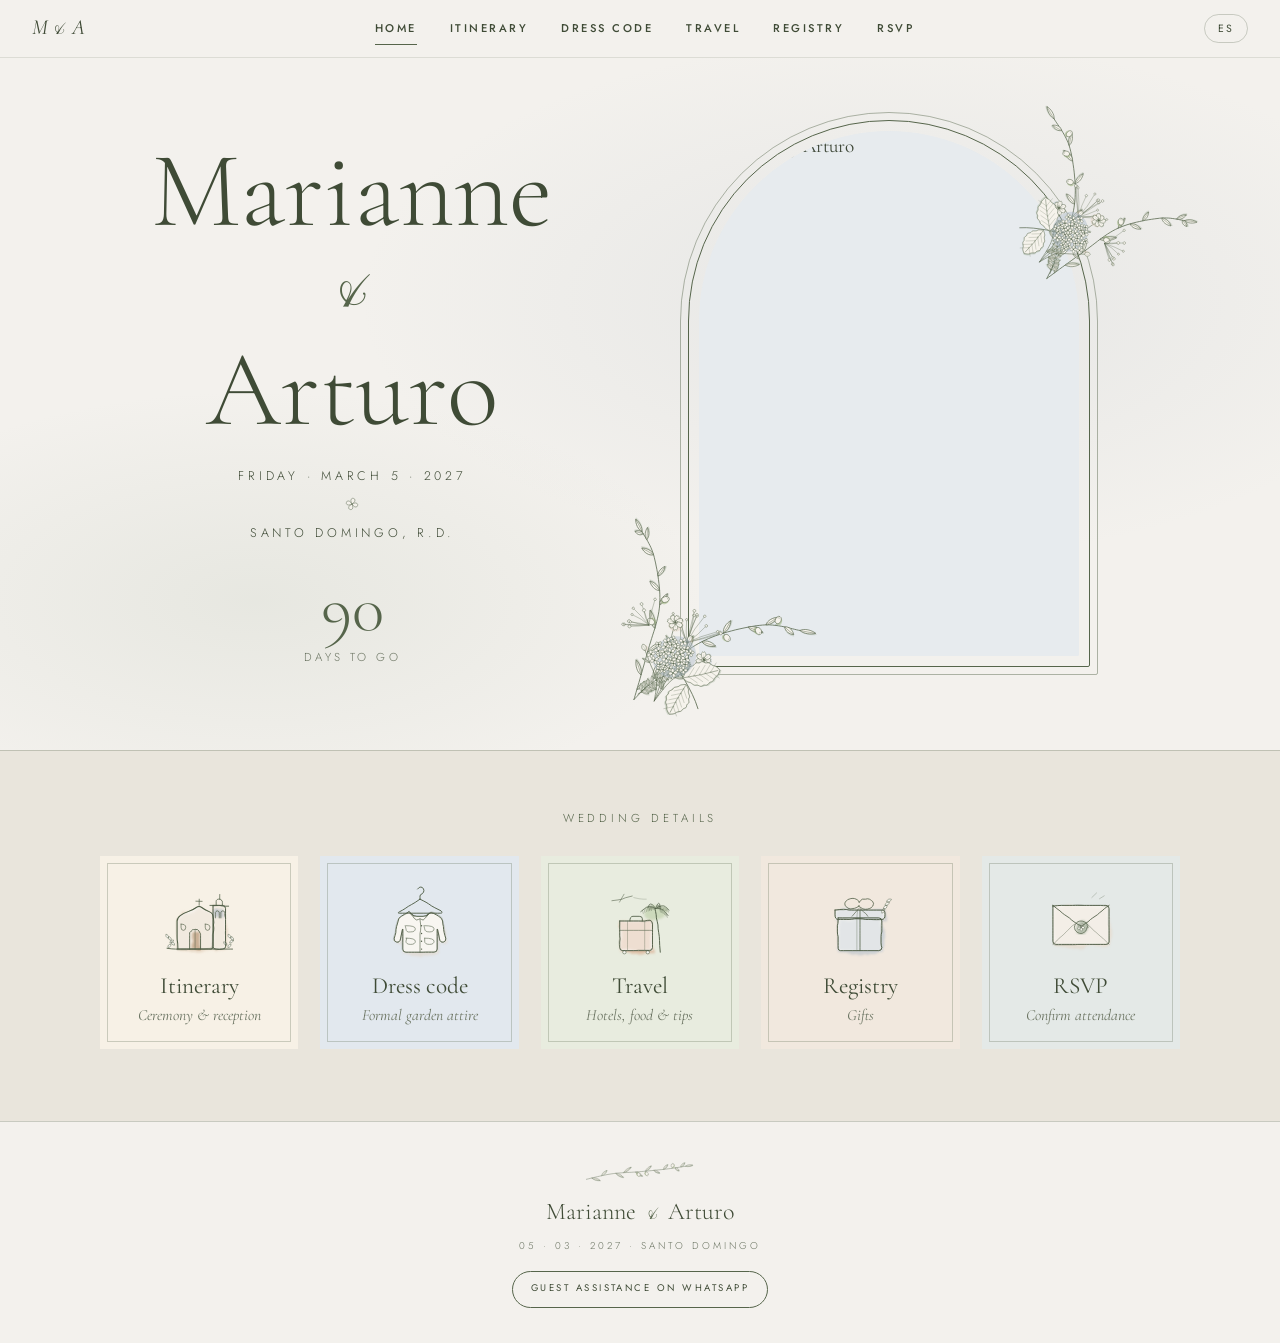
==== public/index.html @ 47810f83 "Sitio de la boda con RSVP, panel privado y correos Co-Authored-By: Claude Opus 5.5 <noreply@anthropi" ====
<!doctype html>
<html lang="es">
<head>
<meta charset="utf-8">
<base href="/">
<meta name="viewport" content="width=device-width, initial-scale=1">
<title>Marianne y Arturo · 5 de marzo, 2027</title>
<meta name="description" content="Marianne y Arturo se casan el 5 de marzo de 2027 en Santo Domingo. Itinerario, vestimenta, guía para viajeros, lista de boda y RSVP.">
<meta property="og:title" content="Marianne y Arturo · 5 de marzo, 2027">
<meta property="og:description" content="Nos casamos en Santo Domingo. Itinerario, vestimenta, viaje y RSVP.">
<meta property="og:type" content="website">
<meta property="og:url" content="https://marianneyarturo.com/">
<meta property="og:site_name" content="Marianne y Arturo">
<meta property="og:image" content="https://marianneyarturo.com/assets/og.jpg?v=1de53d7a">
<meta property="og:image:secure_url" content="https://marianneyarturo.com/assets/og.jpg?v=1de53d7a">
<meta property="og:image:type" content="image/jpeg">
<meta property="og:image:alt" content="Marianne y Arturo · 5 de marzo, 2027 · Santo Domingo">
<meta name="twitter:image" content="https://marianneyarturo.com/assets/og.jpg?v=1de53d7a">
<meta property="og:image:width" content="1200">
<meta property="og:image:height" content="630">
<meta property="og:locale" content="es_DO">
<meta name="twitter:card" content="summary_large_image">
<link rel="canonical" href="https://marianneyarturo.com/">
<meta name="theme-color" content="#f3f1ed">
<meta name="robots" content="noindex, nofollow">
<link rel="icon" href="favicon.svg" type="image/svg+xml">
<link rel="preload" as="image" href="/assets/hero.webp?v=93b24162" type="image/webp">
<link rel="preconnect" href="https://fonts.googleapis.com">
<link rel="preconnect" href="https://fonts.gstatic.com" crossorigin>
<link href="https://fonts.googleapis.com/css2?family=Cormorant+Garamond:ital,wght@0,300;0,400;0,500;1,300;1,400&family=Jost:wght@300;400;500&family=Pinyon+Script&display=swap" rel="stylesheet">
<style>
/* v7 · Paleta Hydrangea Garden · ilustración a línea fina tipo grabado */
:root{
  --ivory:#f3f1ed; --paper:#f8f6f1; --stone:#e3d2c2; --stone-pale:#efe7de;
  --hydr:#aab6c2; --hydr-pale:#e7ebee; --sage:#a8b5a1; --sage-pale:#e8ebe3; --matcha:#8fae6a;
  --olive:#56654b; --olive-deep:#3f4b36; --ink:#3d4636; --muted:#6c7563;
  --line:rgba(86,101,75,.28);
  --serif:'Cormorant Garamond',Georgia,serif;
  --sans:'Jost','Helvetica Neue',Arial,sans-serif;
  --script:'Pinyon Script','Snell Roundhand',cursive;
  --nav-h:58px;
}
*{box-sizing:border-box;margin:0;padding:0}
html{scroll-behavior:smooth;scroll-padding-top:var(--nav-h)}
body{font-family:var(--serif);font-size:1.2rem;line-height:1.65;color:var(--ink);background:var(--ivory);-webkit-font-smoothing:antialiased;overflow-x:hidden}
a{color:inherit}
img,svg{display:block}
:focus-visible{outline:1.5px solid var(--olive);outline-offset:3px}
.wrap{width:min(1140px,100% - 2.5rem);margin:0 auto}
.kick{font-family:var(--sans);font-weight:300;font-size:.72rem;letter-spacing:.34em;text-transform:uppercase;color:var(--olive)}
h2,h3,h4{font-weight:400;color:var(--olive-deep);line-height:1.15}
.sec{position:relative;padding:clamp(4.5rem,10vw,7.5rem) 0;overflow:hidden}
.head{text-align:center;max-width:40rem;margin:0 auto clamp(2.6rem,6vw,4rem)}
.head h2{font-size:clamp(2.5rem,6vw,3.8rem);font-weight:300;margin:.5rem 0 .2rem}
.head h2 em{font-style:italic}
.head .div{width:200px;height:auto;margin:.3rem auto .9rem}
.head p{color:var(--muted)}
.amp{font-family:var(--script);font-weight:400;color:var(--olive);font-size:.9em;padding:0 .08em}

/* botones y enlaces */
.btn{display:inline-flex;align-items:center;gap:.6em;font-family:var(--sans);font-weight:400;font-size:.7rem;letter-spacing:.26em;text-transform:uppercase;text-decoration:none;color:var(--olive-deep);border:1px solid var(--olive);border-radius:999px;padding:.85rem 1.5rem;background:transparent;cursor:pointer;transition:background .25s,color .25s}
.btn:hover{background:var(--olive);color:var(--ivory)}
.btn.solid{background:var(--olive);color:var(--ivory)}
.btn.solid:hover{background:var(--olive-deep)}
.lnk{font-family:var(--sans);font-size:.7rem;letter-spacing:.24em;text-transform:uppercase;text-decoration:none;color:var(--olive-deep);border-bottom:1px solid var(--line);padding-bottom:.25rem;transition:border-color .2s;cursor:pointer}
.lnk:hover{border-color:var(--olive)}
.lnk::after{content:" →"}
.soon{opacity:.5;pointer-events:none;cursor:default}
.soon::after{content:" · pronto"}
html[lang=en] .soon::after{content:" · soon"}
.lnk.soon::after{content:" · pronto"}
html[lang=en] .lnk.soon::after{content:" · soon"}

/* navegación */
nav.top{position:fixed;top:0;left:0;right:0;z-index:50;height:var(--nav-h);display:flex;align-items:center;gap:1rem;padding:0 clamp(1rem,3vw,2rem);background:rgba(243,241,237,.88);backdrop-filter:blur(10px);-webkit-backdrop-filter:blur(10px);border-bottom:1px solid rgba(86,101,75,.14)}
.mono{font-family:var(--serif);font-style:italic;font-size:1.35rem;text-decoration:none;color:var(--olive-deep);white-space:nowrap}
.mono span{font-family:var(--script);font-style:normal;font-size:1.1em;padding:0 .1em}
#menu{flex:1;display:flex;justify-content:center;gap:clamp(1rem,2.6vw,2.4rem);list-style:none;overflow-x:auto;scrollbar-width:none}
#menu::-webkit-scrollbar{display:none}
#menu a{display:block;font-family:var(--sans);font-weight:500;font-size:.7rem;letter-spacing:.22em;text-transform:uppercase;text-decoration:none;color:var(--olive-deep);padding:.4rem 0;border-bottom:1px solid transparent;white-space:nowrap;transition:color .2s,border-color .2s}
#menu a:hover{color:var(--olive-deep)}
#menu a.active{color:var(--olive-deep);border-color:var(--olive)}
.lang{font-family:var(--sans);font-size:.66rem;letter-spacing:.2em;color:var(--olive-deep);background:none;border:1px solid var(--line);border-radius:999px;padding:.4rem .8rem;cursor:pointer}
@media(max-width:760px){
  nav.top{gap:.6rem}
  #menu{justify-content:flex-start;gap:1.2rem;mask-image:linear-gradient(90deg,transparent,#000 6%,#000 90%,transparent)}
}

/* ============ INICIO ============ */
.hero{position:relative;min-height:auto;display:grid;align-items:center;padding:calc(var(--nav-h) + 1.2rem) 0 2.5rem;min-height:calc(100svh - 150px);background:radial-gradient(60% 50% at 70% 40%,rgba(170,182,194,.18),transparent 70%),radial-gradient(50% 40% at 20% 80%,rgba(168,181,161,.16),transparent 70%),var(--ivory);overflow:hidden}
.hero-grid{display:grid;grid-template-columns:1.05fr .95fr;align-items:center;gap:clamp(2rem,5vw,5rem)}
.hero-text{text-align:center;position:relative;z-index:2}
.names{font-weight:300;font-size:clamp(3.4rem,8.4vw,6.8rem);line-height:.98;color:var(--olive-deep);margin:1.2rem 0 1.4rem}
.names .amp{display:block;font-size:.62em;line-height:1.2;margin:.1em 0}
.date{font-family:var(--sans);font-weight:300;font-size:.78rem;letter-spacing:.3em;text-transform:uppercase;color:var(--olive-deep);display:flex;flex-direction:column;align-items:center;gap:.7rem}
.date svg{width:14px;height:14px;opacity:.8}
.arch-wrap{position:relative;justify-self:center;width:min(380px,74vw)}
.arch{position:relative;aspect-ratio:3/4.15;border-radius:999px 999px 6px 6px;overflow:hidden;background:var(--hydr-pale)}
.arch .pic{position:absolute;inset:0;width:100%;height:100%;object-fit:cover;object-position:center 30%}
.arch-wrap::before,.arch-wrap::after{content:"";position:absolute;pointer-events:none;border:1px solid var(--olive);border-radius:999px 999px 10px 10px}
.arch-wrap::before{inset:-11px}
.arch-wrap::after{inset:-19px;opacity:.45}
.arch-wrap .spray{position:absolute;pointer-events:none;z-index:2}
.arch-wrap .spray.l{width:54%;left:-22%;bottom:-14%}
.arch-wrap .spray.r{width:48%;right:-26%;top:-8%;transform:scale(-1,1) rotate(-70deg)}
@media(min-width:861px) and (max-width:1180px){.arch-wrap .spray.l{width:40%;left:-8%;bottom:-20%}}
/* pétalos */
.petal{position:absolute;top:-30px;pointer-events:none;z-index:1;animation:fall linear infinite}
.petal i{display:block;width:var(--s);height:calc(var(--s)*.72);background:var(--c);border-radius:80% 10% 80% 10%;box-shadow:inset 0 0 0 .6px rgba(86,101,75,.28);opacity:.85;animation:sway ease-in-out infinite alternate}
@keyframes fall{to{transform:translate3d(var(--dx),calc(100svh + 60px),0)}}
@keyframes sway{from{transform:rotate(-30deg) translateX(-10px) rotateY(0)}to{transform:rotate(50deg) translateX(12px) rotateY(160deg)}}
@media(max-width:860px){
  .hero-grid{grid-template-columns:1fr;gap:3.2rem}
  .hero-art{order:-1}
  .hero{padding:calc(var(--nav-h) + 3rem) 0 4rem;min-height:auto}
  .arch-wrap{width:min(300px,68vw)}
}

/* ============ ITINERARIO ============ */
.s-itin{background:var(--paper)}
.stop h3{font-size:clamp(1.7rem,3vw,2.2rem);margin:.6rem 0 .1rem}
.stop .where{font-style:italic;color:var(--muted);margin-bottom:.7rem}
.stop .time{font-size:clamp(2.6rem,5vw,3.4rem);font-weight:300;color:var(--olive);line-height:1.1;margin-bottom:.6rem}
.stop .time small{font-size:.42em;letter-spacing:.12em;margin-left:.15em}
.stop p{max-width:24rem;color:var(--muted)}

/* itinerario en zigzag: iglesia | datos, camino, datos | carpa */
.itin{display:grid;grid-template-columns:1fr 1fr;column-gap:clamp(2rem,5vw,4.5rem);align-items:center;max-width:1120px;margin:0 auto}
.itin .scene-wrap{margin:0}
.itin .scene-wrap img,.walkway img{width:100%;height:auto;display:block}
.fig-a{grid-column:1;grid-row:1}
.stop-a{grid-column:2;grid-row:1;text-align:left}
.walkway{grid-column:1/-1;grid-row:2;margin:-1rem auto -.5rem;width:min(720px,100%)}
.stop-b{grid-column:1;grid-row:3;text-align:right}
.fig-b{grid-column:2;grid-row:3}
.itin .stop p{margin-left:0;margin-right:0}
.itin .stop p:not(.kick):not(.where){margin-bottom:1.3rem}
.itin .stop-b p{margin-left:auto}
@media(max-width:860px){
  .itin{grid-template-columns:1fr}
  .fig-a,.stop-a,.walkway,.stop-b,.fig-b{grid-column:1;grid-row:auto;text-align:center}
  .itin .stop p{margin-left:auto;margin-right:auto}
  .stop-a{margin-top:1.4rem}
  .walkway{margin:1.6rem auto;width:auto}
  .walkway img{display:none}
  .walkway::before{content:"";display:block;width:0;height:80px;margin:0 auto;border-left:1.5px dashed var(--olive);opacity:.6}
  .stop-b{order:5;margin-top:1.4rem}.fig-b{order:4}
}

/* ============ VESTIMENTA ============ */
.s-vest{background:var(--hydr-pale)}
.s-vest .corner{position:absolute;width:clamp(150px,22vw,280px);top:-20px;right:-30px;transform:scale(-1,1) rotate(80deg);opacity:.95;pointer-events:none}
.garments{display:grid;grid-template-columns:1fr 1fr;gap:clamp(2rem,6vw,6rem);max-width:900px;margin:0 auto}
.garment{text-align:center}
.garment svg{height:clamp(260px,32vw,360px);width:auto;margin:0 auto 1.4rem}
.garment h3{font-size:clamp(2rem,4vw,2.8rem);font-style:italic;font-weight:300;margin:.3rem 0 .6rem}
.garment p{max-width:22rem;margin:0 auto;color:var(--muted)}
.garment .lnk{display:inline-block;margin-top:1.2rem}
@media(max-width:640px){.garments{grid-template-columns:1fr;gap:3.5rem}.garment:first-child svg{height:auto;width:min(62vw,240px);aspect-ratio:184/236}}

/* banda horizontal (maquillaje / para llevar) */
.band{position:relative;padding:clamp(2.6rem,5vw,3.6rem) 0;border-top:1px solid var(--line);border-bottom:1px solid var(--line)}
.band-in{display:grid;grid-template-columns:minmax(180px,.8fr) 3fr;align-items:center;gap:clamp(1.5rem,4vw,3.5rem)}
.band-title h3{font-size:clamp(1.8rem,3.4vw,2.4rem);font-weight:300;font-style:italic;margin-top:.4rem}
.band-title p{color:var(--muted);font-size:1.05rem;margin-top:.4rem}
.strip{display:grid;grid-template-columns:repeat(3,minmax(0,1fr));list-style:none}
.strip>li{padding:.4rem clamp(1rem,2.4vw,2rem);border-left:1px solid var(--line);display:flex;flex-direction:column;gap:.3rem;align-items:flex-start}
.strip h4{font-size:1.4rem;line-height:1.2}
.strip .role{font-style:italic;color:var(--muted);font-size:1.05rem}
.strip .lnk{margin-top:.6rem;white-space:nowrap}
.s-beauty{background:var(--paper)}
.s-take{background:var(--stone-pale)}
.s-take .strip>li{flex-direction:column;align-items:center;text-align:center;gap:.7rem}
.s-take .ico{flex:none;width:auto;height:84px}
.s-take .ico svg{width:auto!important;height:84px!important}
.s-take .strip>li>div:last-child{min-width:0}
.s-take .ico svg{width:100%;height:100%}
.s-take .strip p{font-size:1.02rem;color:var(--muted);line-height:1.45}
@media(max-width:860px){
  .band-in{grid-template-columns:1fr}
  .band-title{text-align:center}
  .strip{display:flex;overflow-x:auto;scroll-snap-type:x mandatory;scrollbar-width:none;margin:0 -1.25rem;padding:0 1.25rem}
  .strip::-webkit-scrollbar{display:none}
  .strip>li{flex:0 0 78%;scroll-snap-align:start}
  .strip>li:first-child{border-left:0;padding-left:0}
}

/* ============ VIAJAR ============ */
.s-viajar{background:var(--ivory);padding-bottom:0}
.sub{text-align:center;font-size:clamp(2rem,4vw,2.7rem);font-weight:300;margin:clamp(4rem,8vw,6rem) 0 .4rem}
.head+.arrive{margin-top:0}
.sub+.subp{text-align:center;color:var(--muted);margin-bottom:2.4rem}
.arrive{max-width:640px;margin:0 auto;text-align:center}
.arrive h3{font-size:clamp(2rem,4vw,2.7rem);font-weight:300;margin:.5rem 0 .8rem}
.arrive p{color:var(--muted)}
.ticket{position:relative;background:var(--paper);padding:2rem 2.2rem 1.8rem;box-shadow:0 24px 40px -30px rgba(63,75,54,.6);border:1px solid rgba(86,101,75,.18);
  -webkit-mask:radial-gradient(circle 12px at 0 64%,transparent 98%,#000) left/51% 100% no-repeat,radial-gradient(circle 12px at 100% 64%,transparent 98%,#000) right/51% 100% no-repeat;
  mask:radial-gradient(circle 12px at 0 64%,transparent 98%,#000) left/51% 100% no-repeat,radial-gradient(circle 12px at 100% 64%,transparent 98%,#000) right/51% 100% no-repeat}
.ticket .row{display:flex;justify-content:space-between;align-items:baseline;gap:1rem}
.ticket .big{font-size:2.4rem;font-weight:300;color:var(--olive-deep);line-height:1.1;margin:.3rem 0}
.ticket .tk{font-family:var(--sans);font-weight:300;font-size:.7rem;letter-spacing:.24em;text-transform:uppercase;color:var(--muted)}
.ticket .tk b{font-weight:400;color:var(--olive-deep);font-size:1rem;letter-spacing:.14em}
.ticket hr{border:0;border-top:1px dashed var(--line);margin:1.2rem -2.2rem 1.2rem}
.ticket p{font-size:1.05rem;color:var(--muted);margin-bottom:1rem}
.hotels{display:grid;grid-template-columns:repeat(3,1fr);gap:clamp(1.4rem,3vw,2.6rem)}
.hotel{text-align:center}
.hotel .ph{position:relative;aspect-ratio:4/5;border-radius:999px 999px 4px 4px;overflow:hidden;background:var(--hydr-pale);margin-bottom:1.2rem}
.hotel:nth-child(2) .ph{background-color:var(--sage-pale)}
.hotel:nth-child(3) .ph{background-color:var(--stone-pale)}
.hotel .ph img{position:absolute;inset:0;width:100%;height:100%;object-fit:cover}
.hotel .ph::after{content:"";position:absolute;inset:8px;border:1px solid rgba(86,101,75,.3);border-radius:999px 999px 2px 2px}
.hotel h4{font-size:1.55rem}
.hotel .zone{font-style:italic;color:var(--muted);margin-bottom:.8rem}
.menu{position:relative;max-width:640px;margin:0 auto;background:var(--paper);padding:clamp(2rem,5vw,3rem) clamp(1.4rem,5vw,3.2rem);text-align:center}
.menu::before,.menu::after{content:"";position:absolute;pointer-events:none;border:1px solid var(--line)}
.menu::before{inset:10px}.menu::after{inset:15px}
.menu>*{position:relative}
.menu .olive{width:150px;margin:0 auto .6rem;height:auto}
.menu ul{list-style:none;text-align:left;margin-top:1.4rem}
.menu li{display:flex;align-items:baseline;gap:.6rem;padding:.75rem 0}
.menu li .nm{font-size:1.35rem;color:var(--olive-deep);white-space:nowrap}
.menu li .dots{flex:1;border-bottom:1px dotted rgba(86,101,75,.45);transform:translateY(-.3rem);min-width:1rem}
.menu li .zn{font-style:italic;color:var(--muted);white-space:nowrap}
.menu li a.nm{text-decoration:none}
.menu li a.nm.soon::after{content:""}
.menu li a.nm:not(.soon){border-bottom:1px solid var(--line)}
.menu .fine{font-size:.98rem;color:var(--muted);font-style:italic;margin-top:1rem}
.s-take{margin-top:clamp(4rem,8vw,6rem)}
.know{display:grid;grid-template-columns:repeat(3,1fr);gap:clamp(2rem,5vw,4.5rem);margin-top:2.6rem;text-align:center}
.know svg{width:76px;height:76px;margin:0 auto 1rem}
.know h4{font-family:var(--sans);font-weight:400;font-size:.72rem;letter-spacing:.28em;text-transform:uppercase;color:var(--olive);margin-bottom:.8rem}
.know p{color:var(--muted);font-size:1.12rem;line-height:1.7;max-width:20rem;margin:0 auto}
.help{text-align:center;padding:clamp(3.5rem,7vw,5rem) 0 clamp(4.5rem,9vw,6.5rem)}
.help p{font-style:italic;font-size:1.3rem;margin-bottom:1.2rem}
@media(max-width:860px){
  .ticket{max-width:420px;margin:0 auto;width:100%}
  .hotels{grid-template-columns:1fr;max-width:300px;margin:0 auto;gap:3rem}
      .know{grid-template-columns:1fr;text-align:center}
}

/* ============ LISTA ============ */
.s-lista{background:var(--sage-pale)}
.s-lista .corner{position:absolute;width:clamp(150px,20vw,260px);left:-40px;bottom:-30px;pointer-events:none}
.reg{display:grid;grid-template-columns:repeat(3,1fr);gap:clamp(1.2rem,3vw,2.4rem);max-width:1060px;margin:0 auto;align-items:start}
.reg article{position:relative;background:var(--paper);padding:2.6rem 2rem 2.2rem;text-align:center}
.reg article::before{content:"";position:absolute;inset:9px;border:1px solid var(--line);pointer-events:none}
.reg h3{font-size:1.8rem;font-weight:400;margin:.6rem 0 .4rem}
.reg p{color:var(--muted);margin-bottom:1.4rem}
.reg details summary{list-style:none;display:inline-flex}
.reg details summary::-webkit-details-marker{display:none}
.reg details[open] summary{background:var(--olive);color:var(--ivory)}
.reg dl{text-align:left;margin-top:1.4rem;border-top:1px solid var(--line)}
.reg dt{font-family:var(--sans);font-size:.62rem;letter-spacing:.24em;text-transform:uppercase;color:var(--olive);margin-top:.9rem}
.reg dd{display:flex;justify-content:space-between;align-items:center;gap:.6rem;font-size:1.15rem;color:var(--olive-deep);font-variant-numeric:tabular-nums}
.cp{font-family:var(--sans);font-size:.6rem;letter-spacing:.2em;text-transform:uppercase;color:var(--olive-deep);background:none;border:1px solid var(--line);border-radius:99px;padding:.3rem .7rem;cursor:pointer}
.cp:hover{border-color:var(--olive)}
@media(max-width:900px){.reg{grid-template-columns:1fr;max-width:440px}}

/* ============ RSVP ============ */
.s-rsvp{background:var(--paper)}
.sr{position:absolute;width:1px;height:1px;overflow:hidden;clip:rect(0 0 0 0);white-space:nowrap}
.rsvp-box{max-width:720px;margin:0 auto;position:relative;z-index:2}
.rs-search{display:flex;gap:.6rem;max-width:34rem;margin:0 auto;border-bottom:1px solid var(--olive);padding-bottom:.3rem}
.rs-search input{flex:1;min-width:0;font:inherit;font-size:1.3rem;font-style:italic;color:var(--ink);background:transparent;border:0;padding:.5rem .2rem;outline:none}
.rs-search input::placeholder{color:rgba(61,70,54,.5)}
.rs-search .btn{flex:none;padding:.7rem 1.3rem}
.rs-hint{text-align:center;margin:1rem auto 0;min-height:1.6em;font-size:1.05rem;color:var(--muted);font-style:italic}
.rs-hint.err{color:#9c5a4a}
.rs-results{display:grid;gap:.8rem;margin-top:1.4rem}
.rs-group{display:block;width:100%;text-align:left;font:inherit;color:var(--ink);cursor:pointer;background:var(--ivory);border:1px solid var(--line);border-radius:2px;padding:1rem 1.3rem;transition:border-color .2s,background .2s}
.rs-group:hover{border-color:var(--olive);background:#fff}
.rs-group strong{display:block;font-size:1.35rem;font-weight:500;color:var(--olive-deep)}
.rs-group span{display:block;font-size:1rem;color:var(--muted)}
.rs-group em{font-style:normal;font-family:var(--sans);font-size:.62rem;letter-spacing:.2em;text-transform:uppercase;color:var(--olive);border:1px solid var(--line);border-radius:99px;padding:.15rem .6rem;margin-left:.5rem;vertical-align:.2em}
.rs-card{position:relative;background:var(--ivory);padding:clamp(1.8rem,4vw,2.8rem)}
.rs-card::before{content:"";position:absolute;inset:9px;border:1px solid var(--line);pointer-events:none}
.rs-card>*{position:relative}
.rs-card .top{text-align:center;margin-bottom:1.4rem}
.rs-card .kick{display:block}
.rs-card h3{font-weight:300;font-style:italic;font-size:clamp(2.2rem,6vw,3rem);color:var(--olive-deep);line-height:1.15;margin:.3rem 0}
.rs-card .seats{font-size:1.05rem;color:var(--muted);font-style:italic}
.rs-members{list-style:none;border-top:1px solid var(--line)}
.rs-member{display:grid;grid-template-columns:auto 1fr auto;gap:.9rem;align-items:center;padding:1rem 0;border-bottom:1px solid var(--line)}
@media(max-width:560px){.rs-member{grid-template-columns:auto 1fr}.rs-member .seg{grid-column:1/-1}}
.rs-num{width:2.1rem;height:2.1rem;border-radius:50%;display:grid;place-items:center;font-style:italic;font-size:1.15rem;line-height:1;color:var(--olive-deep);border:1px solid var(--line);background:var(--hydr-pale)}
.rs-name{font-size:1.3rem;line-height:1.2}
.rs-name small{display:block;font-size:.95rem;color:var(--muted)}
.rs-name input{width:100%;font:inherit;font-size:1.15rem;background:#fff;border:1px solid var(--line);border-radius:2px;padding:.45rem .8rem;color:var(--ink)}
.seg{display:flex;border:1px solid var(--olive);border-radius:99px;overflow:hidden}
.seg input{position:absolute;opacity:0;pointer-events:none}
.seg label{cursor:pointer;padding:.45rem 1.05rem;font-family:var(--sans);font-size:.66rem;letter-spacing:.18em;text-transform:uppercase;color:var(--olive-deep);background:transparent;transition:background .2s,color .2s;white-space:nowrap}
.seg label+input+label,.seg input+label+input+label{border-left:1px solid var(--olive)}
.seg input:checked+label{background:var(--olive);color:var(--ivory)}
.seg input.no:checked+label{background:#8f8478}
.seg input:focus-visible+label{outline:1.5px solid var(--olive);outline-offset:2px}
.rs-field{margin-top:1.4rem}
.rs-field label{display:block;font-size:1.1rem;margin-bottom:.3rem}
.rs-field input{width:100%;font:inherit;font-size:1.15rem;color:var(--ink);background:#fff;border:1px solid var(--line);border-radius:2px;padding:.65rem 1rem}
.rs-field input:focus{border-color:var(--olive);outline:none}
.rs-field small{display:block;margin-top:.3rem;font-size:.95rem;color:var(--muted)}
.rs-actions{display:flex;gap:.8rem;flex-wrap:wrap;justify-content:center;margin-top:1.8rem}
.rs-actions .btn[disabled]{opacity:.55;cursor:wait}
.rs-hp{position:absolute!important;left:-9999px;width:1px;height:1px;opacity:0}
.rs-done{text-align:center}
.rs-done .bq-big{width:min(170px,50vw);height:auto;margin:0 auto .4rem}
.rs-done .sum{list-style:none;max-width:24rem;margin:1.2rem auto;text-align:left}
.rs-done .sum li{display:flex;justify-content:space-between;gap:1rem;padding:.4rem 0;border-bottom:1px solid var(--line);font-size:1.15rem}
.rs-done .sum b{font-weight:500;color:var(--olive)}
.rs-done .sum b.no{color:#8f8478}
.rs-mail{max-width:30rem;margin:0 auto;font-size:1.05rem;color:var(--muted);font-style:italic}
.rs-lock{max-width:30rem;margin:0 auto;text-align:center}
.rs-lock p{margin-bottom:.4rem}

/* ============ PIE ============ */
footer{text-align:center;padding:2.4rem 1.25rem 2.2rem;background:var(--ivory);border-top:1px solid var(--line)}
footer .olive{width:110px;height:auto;margin:0 auto .5rem}
footer .names2{font-size:1.5rem;font-weight:300;color:var(--olive-deep)}
footer p{font-family:var(--sans);font-weight:300;font-size:.62rem;letter-spacing:.3em;text-transform:uppercase;color:var(--muted);margin:.4rem 0 1rem}
footer .btn{padding:.6rem 1.1rem;font-size:.6rem}

/* aparición suave */
.reveal{opacity:0;transform:translateY(18px);transition:opacity 1.1s ease,transform 1.1s ease}
.reveal.in{opacity:1;transform:none}
@media(prefers-reduced-motion:reduce){html{scroll-behavior:auto}.petal{display:none}.reveal{opacity:1;transform:none;transition:none}}

/* ============ PÁGINAS ============ */
.page[hidden]{display:none}
.p-inicio{background:var(--ivory)}
.s-itin{background:#f7f1e6}
.s-vest{background:#e2e8ee}
.s-beauty{background:#f4f1ec}
.s-viajar{background:#e8ecdf}
.s-take{background:#f1e7dc}
.s-lista{background:#f1e8de}
.s-rsvp{background:#e4e9e7}
.page .sec{min-height:calc(100svh - var(--nav-h));padding-top:calc(var(--nav-h) + clamp(2.5rem,6vw,4.5rem))}
.page .band+.sec,.p-vest .band{min-height:0}
.p-vest .s-vest{min-height:0}

/* countdown */
.countdown{margin-top:2rem;font-family:var(--sans);font-weight:300;font-size:.72rem;letter-spacing:.3em;text-transform:uppercase;color:var(--muted)}
.countdown b{display:block;font-family:var(--serif);font-weight:300;font-size:clamp(3rem,6vw,4.2rem);letter-spacing:0;color:var(--olive);line-height:1;margin-bottom:.35rem}
.countdown:empty{display:none}

/* recuadros del inicio */
.tiles-sec{background:#e9e5dc;border-top:1px solid var(--line);padding:clamp(2.6rem,5vw,3.6rem) 0 clamp(3rem,6vw,4.5rem)}
.tiles-sec .kick{text-align:center;margin-bottom:1.8rem}
.tiles{list-style:none;display:grid;grid-template-columns:repeat(5,1fr);gap:clamp(.8rem,2vw,1.4rem);max-width:1080px;margin:0 auto}
.tile{position:relative;display:flex;flex-direction:column;align-items:center;gap:.45rem;height:100%;padding:1.6rem 1rem 1.4rem;background:var(--paper);text-decoration:none;text-align:center;transition:transform .35s ease,box-shadow .35s ease}
.tile::before{content:"";position:absolute;inset:7px;border:1px solid var(--line);pointer-events:none;transition:border-color .3s}
.tile:hover{transform:translateY(-4px);box-shadow:0 20px 36px -26px rgba(63,75,54,.55)}
.tile:hover::before{border-color:var(--olive)}
.tile svg{width:78px;height:78px;margin-bottom:.4rem}
.tile .tl{font-size:1.45rem;color:var(--olive-deep);line-height:1.1}
.tile .ts{font-style:italic;font-size:.98rem;color:var(--muted);line-height:1.3}
.tiles li:nth-child(1) .tile{background:#f7f1e6}
.tiles li:nth-child(2) .tile{background:#e2e8ee}
.tiles li:nth-child(3) .tile{background:#e8ecdf}
.tiles li:nth-child(4) .tile{background:#f1e8de}
.tiles li:nth-child(5) .tile{background:#e4e9e7}
@media(max-width:900px){.tiles{grid-template-columns:repeat(2,1fr);max-width:520px}.tiles li:last-child{grid-column:1/-1}}

/* desplegables (chacabana, transporte) */
.more{margin-top:1.1rem}
.more summary{list-style:none;cursor:pointer;display:inline-block}
.more summary::-webkit-details-marker{display:none}
.more summary.lnk::after{content:" ↓"}
.more[open] summary.lnk::after{content:" ↑"}
.more-in{margin:1rem auto 0;max-width:22rem;padding:1.1rem 1rem;background:rgba(248,246,241,.75);border:1px solid var(--line)}
.more-in h4{font-size:1.5rem;margin:.2rem 0 .3rem}
.lnk.sm{font-size:.62rem}
.arrive .ticket{margin:1.4rem auto 0;max-width:440px;text-align:left}

/* lista: tarjetas parejas */
.reg{align-items:stretch}
.reg article{display:flex;flex-direction:column;align-items:center;justify-content:center;min-height:220px}
.reg article .btn,.reg details{margin-top:1.2rem}
.reg details{width:100%;text-align:center}

.strip .lnk+.lnk{margin-left:1rem}
body[data-page=inicio] @media(max-width:860px){.know{grid-template-columns:1fr;gap:2.6rem}}
.s-take .strip p{max-width:17rem;margin:0 auto}
.s-take .strip .lnk+.lnk{margin-left:.9rem}
</style>
</head>
<body>
<svg width="0" height="0" style="position:absolute" aria-hidden="true"><defs><filter id="wash" x="-10%" y="-10%" width="120%" height="120%"><feTurbulence type="fractalNoise" baseFrequency=".035" numOctaves="3" seed="4" result="n"/><feDisplacementMap in="SourceGraphic" in2="n" scale="9" result="d"/><feGaussianBlur in="d" stdDeviation="1.1"/></filter></defs><symbol id="chacabana" viewBox="10 0 184 310"><path d="M100 26 C100 18 109 19 109 12 C109 6 101 4 97 9" fill="none" stroke="#56654b" stroke-width="1" stroke-linecap="round" stroke-linejoin="round"/><path d="M100 26 L60 56 M100 26 L140 56" fill="none" stroke="#56654b" stroke-width="1" stroke-linecap="round" stroke-linejoin="round"/><path d="M72 46 C60 49 44 54 32 64 C24 110 16 160 12 204 L34 208 C38 170 42 130 46 104 L44 222 C80 228 120 228 156 222 L154 104 C158 130 162 170 166 208 L188 204 C184 160 176 110 168 64 C156 54 140 49 128 46 C120 58 80 58 72 46Z" fill="#dcc9b6" opacity=".22" transform="translate(4 3)"/><path d="M72 46 C60 49 44 54 32 64 C24 110 16 160 12 204 L34 208 C38 170 42 130 46 104 L44 222 C80 228 120 228 156 222 L154 104 C158 130 162 170 166 208 L188 204 C184 160 176 110 168 64 C156 54 140 49 128 46 C120 58 80 58 72 46Z" fill="#f6f3ec" stroke="#56654b" stroke-width="1.1" stroke-linejoin="round"/><path d="M80 46 C86 39 114 39 120 46 C112 50 88 50 80 46Z" fill="#ebe5da" stroke="#56654b" stroke-width="0.8" stroke-linejoin="round"/><path d="M100 62 L80 46 C76 48 72 50 70 52 L84 80 Z" fill="#f6f3ec" stroke="#56654b" stroke-width="0.9" stroke-linejoin="round"/><path d="M100 62 L120 46 C124 48 128 50 130 52 L116 80 Z" fill="#f6f3ec" stroke="#56654b" stroke-width="0.9" stroke-linejoin="round"/><path d="M83 72 L98 62 M117 72 L102 62" fill="none" stroke="#56654b" stroke-width="0.45" stroke-linecap="round" stroke-linejoin="round" opacity="0.55"/><circle cx="100" cy="68" r="1.6" fill="#f6f3ec" stroke="#56654b" stroke-width=".6"/><path d="M100 64 V224 M96 70 V224" fill="none" stroke="#56654b" stroke-width="0.7" stroke-linecap="round" stroke-linejoin="round" opacity="0.9"/><circle cx="104" cy="100" r="1.6" fill="#f6f3ec" stroke="#56654b" stroke-width=".6"/><circle cx="104" cy="124" r="1.6" fill="#f6f3ec" stroke="#56654b" stroke-width=".6"/><circle cx="104" cy="148" r="1.6" fill="#f6f3ec" stroke="#56654b" stroke-width=".6"/><circle cx="104" cy="172" r="1.6" fill="#f6f3ec" stroke="#56654b" stroke-width=".6"/><circle cx="104" cy="196" r="1.6" fill="#f6f3ec" stroke="#56654b" stroke-width=".6"/><circle cx="104" cy="214" r="1.6" fill="#f6f3ec" stroke="#56654b" stroke-width=".6"/><path d="M54 106 h32 v22 q-16 5 -32 0Z" fill="#f6f3ec" stroke="#56654b" stroke-width="0.7" stroke-linejoin="round"/><path d="M54 112 h32" fill="none" stroke="#56654b" stroke-width="0.6" stroke-linecap="round" stroke-linejoin="round" opacity="0.8"/><path d="M54 168 h32 v26 q-16 5 -32 0Z" fill="#f6f3ec" stroke="#56654b" stroke-width="0.7" stroke-linejoin="round"/><path d="M54 174 h32" fill="none" stroke="#56654b" stroke-width="0.6" stroke-linecap="round" stroke-linejoin="round" opacity="0.8"/><path d="M114 106 h32 v22 q-16 5 -32 0Z" fill="#f6f3ec" stroke="#56654b" stroke-width="0.7" stroke-linejoin="round"/><path d="M114 112 h32" fill="none" stroke="#56654b" stroke-width="0.6" stroke-linecap="round" stroke-linejoin="round" opacity="0.8"/><path d="M114 168 h32 v26 q-16 5 -32 0Z" fill="#f6f3ec" stroke="#56654b" stroke-width="0.7" stroke-linejoin="round"/><path d="M114 174 h32" fill="none" stroke="#56654b" stroke-width="0.6" stroke-linecap="round" stroke-linejoin="round" opacity="0.8"/><path d="M62 134 V162 M62 198 V218" fill="none" stroke="#56654b" stroke-width="0.5" stroke-linecap="round" stroke-linejoin="round" opacity="0.55"/><path d="M70 134 V162 M70 198 V218" fill="none" stroke="#56654b" stroke-width="0.5" stroke-linecap="round" stroke-linejoin="round" opacity="0.55"/><path d="M78 134 V162 M78 198 V218" fill="none" stroke="#56654b" stroke-width="0.5" stroke-linecap="round" stroke-linejoin="round" opacity="0.55"/><path d="M122 134 V162 M122 198 V218" fill="none" stroke="#56654b" stroke-width="0.5" stroke-linecap="round" stroke-linejoin="round" opacity="0.55"/><path d="M130 134 V162 M130 198 V218" fill="none" stroke="#56654b" stroke-width="0.5" stroke-linecap="round" stroke-linejoin="round" opacity="0.55"/><path d="M138 134 V162 M138 198 V218" fill="none" stroke="#56654b" stroke-width="0.5" stroke-linecap="round" stroke-linejoin="round" opacity="0.55"/><path d="M14 190 L35 194 M186 190 L165 194" fill="none" stroke="#56654b" stroke-width="0.7" stroke-linecap="round" stroke-linejoin="round"/><path d="M28 92 C26 120 24 150 22 176 M172 92 C174 120 176 150 178 176" fill="none" stroke="#56654b" stroke-width="0.45" stroke-linecap="round" stroke-linejoin="round" opacity="0.5"/><path d="M46 104 C44 90 40 76 34 66 M154 104 C156 90 160 76 166 66" fill="none" stroke="#56654b" stroke-width="0.5" stroke-linecap="round" stroke-linejoin="round" opacity="0.55"/><path d="M46 212 C80 218 120 218 154 212" fill="none" stroke="#56654b" stroke-width="0.5" stroke-linecap="round" stroke-linejoin="round" opacity="0.5"/></symbol>
<symbol id="dress" viewBox="20 0 165 346"><path d="M100 24 C100 16 109 17 109 10 C109 4 101 2 97 7" fill="none" stroke="#56654b" stroke-width="1" stroke-linecap="round" stroke-linejoin="round"/><path d="M100 24 L38 50 Q34 54 40 54 H160 Q166 54 162 50Z" fill="none" stroke="#56654b" stroke-width="1" stroke-linecap="round" stroke-linejoin="round"/><path d="M82 54 L72 30 M118 54 L128 30" fill="none" stroke="#56654b" stroke-width="0.7" stroke-linecap="round" stroke-linejoin="round" opacity="0.8"/><path d="M76 128 C64 190 40 260 24 330 C60 342 140 342 176 330 C160 260 136 190 124 128Z" fill="#a9b8c8" opacity=".32" transform="translate(5 3)"/><path d="M76 128 C64 190 40 260 24 330 C60 342 140 342 176 330 C160 260 136 190 124 128Z" fill="#f6f3ec" stroke="#56654b" stroke-width="1.1" stroke-linejoin="round"/><path d="M72 52 C80 58 90 78 100 92 C110 78 120 58 128 52 C132 80 128 112 124 128 H76 C72 112 68 80 72 52Z" fill="#a9b8c8" opacity=".32" transform="translate(4 3)"/><path d="M72 52 C80 58 90 78 100 92 C110 78 120 58 128 52 C132 80 128 112 124 128 H76 C72 112 68 80 72 52Z" fill="#f6f3ec" stroke="#56654b" stroke-width="1.1" stroke-linejoin="round"/><path d="M76 128 Q100 134 124 128" fill="none" stroke="#56654b" stroke-width="0.8" stroke-linecap="round" stroke-linejoin="round"/><path d="M98 130 C92 150 86 168 82 186 M102 130 C110 150 116 166 122 182" fill="none" stroke="#56654b" stroke-width="0.7" stroke-linecap="round" stroke-linejoin="round" opacity="0.8"/><path d="M84 140 C63.0 220 52 280 50 334" fill="none" stroke="#56654b" stroke-width="0.5" stroke-linecap="round" stroke-linejoin="round" opacity="0.55"/><path d="M92 140 C81.0 220 80 280 78 334" fill="none" stroke="#56654b" stroke-width="0.5" stroke-linecap="round" stroke-linejoin="round" opacity="0.55"/><path d="M100 140 C98.0 220 106 280 104 334" fill="none" stroke="#56654b" stroke-width="0.5" stroke-linecap="round" stroke-linejoin="round" opacity="0.55"/><path d="M108 140 C115.0 220 132 280 130 334" fill="none" stroke="#56654b" stroke-width="0.5" stroke-linecap="round" stroke-linejoin="round" opacity="0.55"/><path d="M116 140 C132.0 220 158 280 156 334" fill="none" stroke="#56654b" stroke-width="0.5" stroke-linecap="round" stroke-linejoin="round" opacity="0.55"/><g transform="translate(87.4 228.7) rotate(0) scale(1)"><g transform="rotate(80.1)"><path d="M0 0 C1.3 -1.3 2.5 -0.9 2.4 0 C2.5 0.9 1.3 1.3 0 0Z" fill="#f6f3ec" stroke="#56654b" stroke-width=".65" stroke-linejoin="round"/></g><g transform="rotate(164.7)"><path d="M0 0 C1.3 -1.3 2.5 -0.9 2.4 0 C2.5 0.9 1.3 1.3 0 0Z" fill="#f6f3ec" stroke="#56654b" stroke-width=".65" stroke-linejoin="round"/></g><g transform="rotate(252.1)"><path d="M0 0 C1.3 -1.3 2.5 -0.9 2.4 0 C2.5 0.9 1.3 1.3 0 0Z" fill="#f6f3ec" stroke="#56654b" stroke-width=".65" stroke-linejoin="round"/></g><g transform="rotate(346.2)"><path d="M0 0 C1.3 -1.3 2.5 -0.9 2.4 0 C2.5 0.9 1.3 1.3 0 0Z" fill="#f6f3ec" stroke="#56654b" stroke-width=".65" stroke-linejoin="round"/></g><circle r="0.4" fill="#56654b"/></g><g transform="translate(124.9 173.6) rotate(0) scale(1)"><g transform="rotate(17.7)"><path d="M0 0 C1.3 -1.3 2.5 -0.9 2.4 0 C2.5 0.9 1.3 1.3 0 0Z" fill="#f6f3ec" stroke="#56654b" stroke-width=".65" stroke-linejoin="round"/></g><g transform="rotate(106.3)"><path d="M0 0 C1.3 -1.3 2.5 -0.9 2.4 0 C2.5 0.9 1.3 1.3 0 0Z" fill="#f6f3ec" stroke="#56654b" stroke-width=".65" stroke-linejoin="round"/></g><g transform="rotate(188.2)"><path d="M0 0 C1.3 -1.3 2.5 -0.9 2.4 0 C2.5 0.9 1.3 1.3 0 0Z" fill="#f6f3ec" stroke="#56654b" stroke-width=".65" stroke-linejoin="round"/></g><g transform="rotate(282)"><path d="M0 0 C1.3 -1.3 2.5 -0.9 2.4 0 C2.5 0.9 1.3 1.3 0 0Z" fill="#f6f3ec" stroke="#56654b" stroke-width=".65" stroke-linejoin="round"/></g><circle r="0.4" fill="#56654b"/></g><g transform="translate(100.2 151.1) rotate(0) scale(1)"><g transform="rotate(93.2)"><path d="M0 0 C1.3 -1.3 2.5 -0.9 2.4 0 C2.5 0.9 1.3 1.3 0 0Z" fill="#f6f3ec" stroke="#56654b" stroke-width=".65" stroke-linejoin="round"/></g><g transform="rotate(168.9)"><path d="M0 0 C1.3 -1.3 2.5 -0.9 2.4 0 C2.5 0.9 1.3 1.3 0 0Z" fill="#f6f3ec" stroke="#56654b" stroke-width=".65" stroke-linejoin="round"/></g><g transform="rotate(259.4)"><path d="M0 0 C1.3 -1.3 2.5 -0.9 2.4 0 C2.5 0.9 1.3 1.3 0 0Z" fill="#f6f3ec" stroke="#56654b" stroke-width=".65" stroke-linejoin="round"/></g><g transform="rotate(361.4)"><path d="M0 0 C1.3 -1.3 2.5 -0.9 2.4 0 C2.5 0.9 1.3 1.3 0 0Z" fill="#f6f3ec" stroke="#56654b" stroke-width=".65" stroke-linejoin="round"/></g><circle r="0.4" fill="#56654b"/></g><g transform="translate(40.4 302.7) rotate(0) scale(1)"><g transform="rotate(22.1)"><path d="M0 0 C1.3 -1.3 2.5 -0.9 2.4 0 C2.5 0.9 1.3 1.3 0 0Z" fill="#f6f3ec" stroke="#56654b" stroke-width=".65" stroke-linejoin="round"/></g><g transform="rotate(109.3)"><path d="M0 0 C1.3 -1.3 2.5 -0.9 2.4 0 C2.5 0.9 1.3 1.3 0 0Z" fill="#f6f3ec" stroke="#56654b" stroke-width=".65" stroke-linejoin="round"/></g><g transform="rotate(203.1)"><path d="M0 0 C1.3 -1.3 2.5 -0.9 2.4 0 C2.5 0.9 1.3 1.3 0 0Z" fill="#f6f3ec" stroke="#56654b" stroke-width=".65" stroke-linejoin="round"/></g><g transform="rotate(293.4)"><path d="M0 0 C1.3 -1.3 2.5 -0.9 2.4 0 C2.5 0.9 1.3 1.3 0 0Z" fill="#f6f3ec" stroke="#56654b" stroke-width=".65" stroke-linejoin="round"/></g><circle r="0.4" fill="#56654b"/></g><g transform="translate(112.7 244.2) rotate(0) scale(1)"><g transform="rotate(14.9)"><path d="M0 0 C1.3 -1.3 2.5 -0.9 2.4 0 C2.5 0.9 1.3 1.3 0 0Z" fill="#f6f3ec" stroke="#56654b" stroke-width=".65" stroke-linejoin="round"/></g><g transform="rotate(109.6)"><path d="M0 0 C1.3 -1.3 2.5 -0.9 2.4 0 C2.5 0.9 1.3 1.3 0 0Z" fill="#f6f3ec" stroke="#56654b" stroke-width=".65" stroke-linejoin="round"/></g><g transform="rotate(195.7)"><path d="M0 0 C1.3 -1.3 2.5 -0.9 2.4 0 C2.5 0.9 1.3 1.3 0 0Z" fill="#f6f3ec" stroke="#56654b" stroke-width=".65" stroke-linejoin="round"/></g><g transform="rotate(284.3)"><path d="M0 0 C1.3 -1.3 2.5 -0.9 2.4 0 C2.5 0.9 1.3 1.3 0 0Z" fill="#f6f3ec" stroke="#56654b" stroke-width=".65" stroke-linejoin="round"/></g><circle r="0.4" fill="#56654b"/></g><g transform="translate(92.9 157) rotate(0) scale(1)"><g transform="rotate(59.9)"><path d="M0 0 C1.3 -1.3 2.5 -0.9 2.4 0 C2.5 0.9 1.3 1.3 0 0Z" fill="#f6f3ec" stroke="#56654b" stroke-width=".65" stroke-linejoin="round"/></g><g transform="rotate(150.8)"><path d="M0 0 C1.3 -1.3 2.5 -0.9 2.4 0 C2.5 0.9 1.3 1.3 0 0Z" fill="#f6f3ec" stroke="#56654b" stroke-width=".65" stroke-linejoin="round"/></g><g transform="rotate(243.1)"><path d="M0 0 C1.3 -1.3 2.5 -0.9 2.4 0 C2.5 0.9 1.3 1.3 0 0Z" fill="#f6f3ec" stroke="#56654b" stroke-width=".65" stroke-linejoin="round"/></g><g transform="rotate(329.9)"><path d="M0 0 C1.3 -1.3 2.5 -0.9 2.4 0 C2.5 0.9 1.3 1.3 0 0Z" fill="#f6f3ec" stroke="#56654b" stroke-width=".65" stroke-linejoin="round"/></g><circle r="0.4" fill="#56654b"/></g><g transform="translate(94.1 269.6) rotate(0) scale(1)"><g transform="rotate(76.6)"><path d="M0 0 C1.3 -1.3 2.5 -0.9 2.4 0 C2.5 0.9 1.3 1.3 0 0Z" fill="#f6f3ec" stroke="#56654b" stroke-width=".65" stroke-linejoin="round"/></g><g transform="rotate(161.2)"><path d="M0 0 C1.3 -1.3 2.5 -0.9 2.4 0 C2.5 0.9 1.3 1.3 0 0Z" fill="#f6f3ec" stroke="#56654b" stroke-width=".65" stroke-linejoin="round"/></g><g transform="rotate(247.6)"><path d="M0 0 C1.3 -1.3 2.5 -0.9 2.4 0 C2.5 0.9 1.3 1.3 0 0Z" fill="#f6f3ec" stroke="#56654b" stroke-width=".65" stroke-linejoin="round"/></g><g transform="rotate(333.4)"><path d="M0 0 C1.3 -1.3 2.5 -0.9 2.4 0 C2.5 0.9 1.3 1.3 0 0Z" fill="#f6f3ec" stroke="#56654b" stroke-width=".65" stroke-linejoin="round"/></g><circle r="0.4" fill="#56654b"/></g><g transform="translate(57.1 273.3) rotate(0) scale(1)"><g transform="rotate(23.6)"><path d="M0 0 C1.3 -1.3 2.5 -0.9 2.4 0 C2.5 0.9 1.3 1.3 0 0Z" fill="#f6f3ec" stroke="#56654b" stroke-width=".65" stroke-linejoin="round"/></g><g transform="rotate(121.6)"><path d="M0 0 C1.3 -1.3 2.5 -0.9 2.4 0 C2.5 0.9 1.3 1.3 0 0Z" fill="#f6f3ec" stroke="#56654b" stroke-width=".65" stroke-linejoin="round"/></g><g transform="rotate(202.3)"><path d="M0 0 C1.3 -1.3 2.5 -0.9 2.4 0 C2.5 0.9 1.3 1.3 0 0Z" fill="#f6f3ec" stroke="#56654b" stroke-width=".65" stroke-linejoin="round"/></g><g transform="rotate(299.7)"><path d="M0 0 C1.3 -1.3 2.5 -0.9 2.4 0 C2.5 0.9 1.3 1.3 0 0Z" fill="#f6f3ec" stroke="#56654b" stroke-width=".65" stroke-linejoin="round"/></g><circle r="0.4" fill="#56654b"/></g><g transform="translate(69.8 190.5) rotate(0) scale(1)"><g transform="rotate(27.8)"><path d="M0 0 C1.3 -1.3 2.5 -0.9 2.4 0 C2.5 0.9 1.3 1.3 0 0Z" fill="#f6f3ec" stroke="#56654b" stroke-width=".65" stroke-linejoin="round"/></g><g transform="rotate(104.4)"><path d="M0 0 C1.3 -1.3 2.5 -0.9 2.4 0 C2.5 0.9 1.3 1.3 0 0Z" fill="#f6f3ec" stroke="#56654b" stroke-width=".65" stroke-linejoin="round"/></g><g transform="rotate(203.7)"><path d="M0 0 C1.3 -1.3 2.5 -0.9 2.4 0 C2.5 0.9 1.3 1.3 0 0Z" fill="#f6f3ec" stroke="#56654b" stroke-width=".65" stroke-linejoin="round"/></g><g transform="rotate(283.8)"><path d="M0 0 C1.3 -1.3 2.5 -0.9 2.4 0 C2.5 0.9 1.3 1.3 0 0Z" fill="#f6f3ec" stroke="#56654b" stroke-width=".65" stroke-linejoin="round"/></g><circle r="0.4" fill="#56654b"/></g><g transform="translate(144 236.1) rotate(0) scale(1)"><g transform="rotate(39.6)"><path d="M0 0 C1.3 -1.3 2.5 -0.9 2.4 0 C2.5 0.9 1.3 1.3 0 0Z" fill="#f6f3ec" stroke="#56654b" stroke-width=".65" stroke-linejoin="round"/></g><g transform="rotate(125.9)"><path d="M0 0 C1.3 -1.3 2.5 -0.9 2.4 0 C2.5 0.9 1.3 1.3 0 0Z" fill="#f6f3ec" stroke="#56654b" stroke-width=".65" stroke-linejoin="round"/></g><g transform="rotate(227.5)"><path d="M0 0 C1.3 -1.3 2.5 -0.9 2.4 0 C2.5 0.9 1.3 1.3 0 0Z" fill="#f6f3ec" stroke="#56654b" stroke-width=".65" stroke-linejoin="round"/></g><g transform="rotate(303.8)"><path d="M0 0 C1.3 -1.3 2.5 -0.9 2.4 0 C2.5 0.9 1.3 1.3 0 0Z" fill="#f6f3ec" stroke="#56654b" stroke-width=".65" stroke-linejoin="round"/></g><circle r="0.4" fill="#56654b"/></g><g transform="translate(130.7 250.4) rotate(0) scale(1)"><g transform="rotate(50.3)"><path d="M0 0 C1.3 -1.3 2.5 -0.9 2.4 0 C2.5 0.9 1.3 1.3 0 0Z" fill="#f6f3ec" stroke="#56654b" stroke-width=".65" stroke-linejoin="round"/></g><g transform="rotate(142.7)"><path d="M0 0 C1.3 -1.3 2.5 -0.9 2.4 0 C2.5 0.9 1.3 1.3 0 0Z" fill="#f6f3ec" stroke="#56654b" stroke-width=".65" stroke-linejoin="round"/></g><g transform="rotate(226.7)"><path d="M0 0 C1.3 -1.3 2.5 -0.9 2.4 0 C2.5 0.9 1.3 1.3 0 0Z" fill="#f6f3ec" stroke="#56654b" stroke-width=".65" stroke-linejoin="round"/></g><g transform="rotate(326.4)"><path d="M0 0 C1.3 -1.3 2.5 -0.9 2.4 0 C2.5 0.9 1.3 1.3 0 0Z" fill="#f6f3ec" stroke="#56654b" stroke-width=".65" stroke-linejoin="round"/></g><circle r="0.4" fill="#56654b"/></g><g transform="translate(122.6 215.2) rotate(0) scale(1)"><g transform="rotate(41.7)"><path d="M0 0 C1.3 -1.3 2.5 -0.9 2.4 0 C2.5 0.9 1.3 1.3 0 0Z" fill="#f6f3ec" stroke="#56654b" stroke-width=".65" stroke-linejoin="round"/></g><g transform="rotate(137.5)"><path d="M0 0 C1.3 -1.3 2.5 -0.9 2.4 0 C2.5 0.9 1.3 1.3 0 0Z" fill="#f6f3ec" stroke="#56654b" stroke-width=".65" stroke-linejoin="round"/></g><g transform="rotate(220.2)"><path d="M0 0 C1.3 -1.3 2.5 -0.9 2.4 0 C2.5 0.9 1.3 1.3 0 0Z" fill="#f6f3ec" stroke="#56654b" stroke-width=".65" stroke-linejoin="round"/></g><g transform="rotate(310.8)"><path d="M0 0 C1.3 -1.3 2.5 -0.9 2.4 0 C2.5 0.9 1.3 1.3 0 0Z" fill="#f6f3ec" stroke="#56654b" stroke-width=".65" stroke-linejoin="round"/></g><circle r="0.4" fill="#56654b"/></g><g transform="translate(86.6 167.3) rotate(0) scale(1)"><g transform="rotate(45.2)"><path d="M0 0 C1.3 -1.3 2.5 -0.9 2.4 0 C2.5 0.9 1.3 1.3 0 0Z" fill="#f6f3ec" stroke="#56654b" stroke-width=".65" stroke-linejoin="round"/></g><g transform="rotate(135.4)"><path d="M0 0 C1.3 -1.3 2.5 -0.9 2.4 0 C2.5 0.9 1.3 1.3 0 0Z" fill="#f6f3ec" stroke="#56654b" stroke-width=".65" stroke-linejoin="round"/></g><g transform="rotate(217)"><path d="M0 0 C1.3 -1.3 2.5 -0.9 2.4 0 C2.5 0.9 1.3 1.3 0 0Z" fill="#f6f3ec" stroke="#56654b" stroke-width=".65" stroke-linejoin="round"/></g><g transform="rotate(304.9)"><path d="M0 0 C1.3 -1.3 2.5 -0.9 2.4 0 C2.5 0.9 1.3 1.3 0 0Z" fill="#f6f3ec" stroke="#56654b" stroke-width=".65" stroke-linejoin="round"/></g><circle r="0.4" fill="#56654b"/></g><g transform="translate(127.2 264.6) rotate(0) scale(1)"><g transform="rotate(26.3)"><path d="M0 0 C1.3 -1.3 2.5 -0.9 2.4 0 C2.5 0.9 1.3 1.3 0 0Z" fill="#f6f3ec" stroke="#56654b" stroke-width=".65" stroke-linejoin="round"/></g><g transform="rotate(116.3)"><path d="M0 0 C1.3 -1.3 2.5 -0.9 2.4 0 C2.5 0.9 1.3 1.3 0 0Z" fill="#f6f3ec" stroke="#56654b" stroke-width=".65" stroke-linejoin="round"/></g><g transform="rotate(208.9)"><path d="M0 0 C1.3 -1.3 2.5 -0.9 2.4 0 C2.5 0.9 1.3 1.3 0 0Z" fill="#f6f3ec" stroke="#56654b" stroke-width=".65" stroke-linejoin="round"/></g><g transform="rotate(288.3)"><path d="M0 0 C1.3 -1.3 2.5 -0.9 2.4 0 C2.5 0.9 1.3 1.3 0 0Z" fill="#f6f3ec" stroke="#56654b" stroke-width=".65" stroke-linejoin="round"/></g><circle r="0.4" fill="#56654b"/></g><g transform="translate(60.6 221.7) rotate(0) scale(1)"><g transform="rotate(12.9)"><path d="M0 0 C1.3 -1.3 2.5 -0.9 2.4 0 C2.5 0.9 1.3 1.3 0 0Z" fill="#f6f3ec" stroke="#56654b" stroke-width=".65" stroke-linejoin="round"/></g><g transform="rotate(102)"><path d="M0 0 C1.3 -1.3 2.5 -0.9 2.4 0 C2.5 0.9 1.3 1.3 0 0Z" fill="#f6f3ec" stroke="#56654b" stroke-width=".65" stroke-linejoin="round"/></g><g transform="rotate(196.7)"><path d="M0 0 C1.3 -1.3 2.5 -0.9 2.4 0 C2.5 0.9 1.3 1.3 0 0Z" fill="#f6f3ec" stroke="#56654b" stroke-width=".65" stroke-linejoin="round"/></g><g transform="rotate(276)"><path d="M0 0 C1.3 -1.3 2.5 -0.9 2.4 0 C2.5 0.9 1.3 1.3 0 0Z" fill="#f6f3ec" stroke="#56654b" stroke-width=".65" stroke-linejoin="round"/></g><circle r="0.4" fill="#56654b"/></g><g transform="translate(76.7 195.3) rotate(0) scale(1)"><g transform="rotate(79.1)"><path d="M0 0 C1.3 -1.3 2.5 -0.9 2.4 0 C2.5 0.9 1.3 1.3 0 0Z" fill="#f6f3ec" stroke="#56654b" stroke-width=".65" stroke-linejoin="round"/></g><g transform="rotate(180.6)"><path d="M0 0 C1.3 -1.3 2.5 -0.9 2.4 0 C2.5 0.9 1.3 1.3 0 0Z" fill="#f6f3ec" stroke="#56654b" stroke-width=".65" stroke-linejoin="round"/></g><g transform="rotate(261.4)"><path d="M0 0 C1.3 -1.3 2.5 -0.9 2.4 0 C2.5 0.9 1.3 1.3 0 0Z" fill="#f6f3ec" stroke="#56654b" stroke-width=".65" stroke-linejoin="round"/></g><g transform="rotate(364.7)"><path d="M0 0 C1.3 -1.3 2.5 -0.9 2.4 0 C2.5 0.9 1.3 1.3 0 0Z" fill="#f6f3ec" stroke="#56654b" stroke-width=".65" stroke-linejoin="round"/></g><circle r="0.4" fill="#56654b"/></g><g transform="translate(125.3 197.8) rotate(0) scale(1)"><g transform="rotate(32.2)"><path d="M0 0 C1.3 -1.3 2.5 -0.9 2.4 0 C2.5 0.9 1.3 1.3 0 0Z" fill="#f6f3ec" stroke="#56654b" stroke-width=".65" stroke-linejoin="round"/></g><g transform="rotate(121.2)"><path d="M0 0 C1.3 -1.3 2.5 -0.9 2.4 0 C2.5 0.9 1.3 1.3 0 0Z" fill="#f6f3ec" stroke="#56654b" stroke-width=".65" stroke-linejoin="round"/></g><g transform="rotate(211.7)"><path d="M0 0 C1.3 -1.3 2.5 -0.9 2.4 0 C2.5 0.9 1.3 1.3 0 0Z" fill="#f6f3ec" stroke="#56654b" stroke-width=".65" stroke-linejoin="round"/></g><g transform="rotate(301.1)"><path d="M0 0 C1.3 -1.3 2.5 -0.9 2.4 0 C2.5 0.9 1.3 1.3 0 0Z" fill="#f6f3ec" stroke="#56654b" stroke-width=".65" stroke-linejoin="round"/></g><circle r="0.4" fill="#56654b"/></g><g transform="translate(128.5 183.9) rotate(0) scale(1)"><g transform="rotate(51.9)"><path d="M0 0 C1.3 -1.3 2.5 -0.9 2.4 0 C2.5 0.9 1.3 1.3 0 0Z" fill="#f6f3ec" stroke="#56654b" stroke-width=".65" stroke-linejoin="round"/></g><g transform="rotate(144.3)"><path d="M0 0 C1.3 -1.3 2.5 -0.9 2.4 0 C2.5 0.9 1.3 1.3 0 0Z" fill="#f6f3ec" stroke="#56654b" stroke-width=".65" stroke-linejoin="round"/></g><g transform="rotate(223.6)"><path d="M0 0 C1.3 -1.3 2.5 -0.9 2.4 0 C2.5 0.9 1.3 1.3 0 0Z" fill="#f6f3ec" stroke="#56654b" stroke-width=".65" stroke-linejoin="round"/></g><g transform="rotate(321.2)"><path d="M0 0 C1.3 -1.3 2.5 -0.9 2.4 0 C2.5 0.9 1.3 1.3 0 0Z" fill="#f6f3ec" stroke="#56654b" stroke-width=".65" stroke-linejoin="round"/></g><circle r="0.4" fill="#56654b"/></g><g transform="translate(37.5 299.5) rotate(0) scale(1)"><g transform="rotate(18.9)"><path d="M0 0 C1.3 -1.3 2.5 -0.9 2.4 0 C2.5 0.9 1.3 1.3 0 0Z" fill="#f6f3ec" stroke="#56654b" stroke-width=".65" stroke-linejoin="round"/></g><g transform="rotate(103.7)"><path d="M0 0 C1.3 -1.3 2.5 -0.9 2.4 0 C2.5 0.9 1.3 1.3 0 0Z" fill="#f6f3ec" stroke="#56654b" stroke-width=".65" stroke-linejoin="round"/></g><g transform="rotate(191.5)"><path d="M0 0 C1.3 -1.3 2.5 -0.9 2.4 0 C2.5 0.9 1.3 1.3 0 0Z" fill="#f6f3ec" stroke="#56654b" stroke-width=".65" stroke-linejoin="round"/></g><g transform="rotate(286.1)"><path d="M0 0 C1.3 -1.3 2.5 -0.9 2.4 0 C2.5 0.9 1.3 1.3 0 0Z" fill="#f6f3ec" stroke="#56654b" stroke-width=".65" stroke-linejoin="round"/></g><circle r="0.4" fill="#56654b"/></g><g transform="translate(99.2 214.4) rotate(0) scale(1)"><g transform="rotate(65.5)"><path d="M0 0 C1.3 -1.3 2.5 -0.9 2.4 0 C2.5 0.9 1.3 1.3 0 0Z" fill="#f6f3ec" stroke="#56654b" stroke-width=".65" stroke-linejoin="round"/></g><g transform="rotate(151.3)"><path d="M0 0 C1.3 -1.3 2.5 -0.9 2.4 0 C2.5 0.9 1.3 1.3 0 0Z" fill="#f6f3ec" stroke="#56654b" stroke-width=".65" stroke-linejoin="round"/></g><g transform="rotate(241.1)"><path d="M0 0 C1.3 -1.3 2.5 -0.9 2.4 0 C2.5 0.9 1.3 1.3 0 0Z" fill="#f6f3ec" stroke="#56654b" stroke-width=".65" stroke-linejoin="round"/></g><g transform="rotate(329.2)"><path d="M0 0 C1.3 -1.3 2.5 -0.9 2.4 0 C2.5 0.9 1.3 1.3 0 0Z" fill="#f6f3ec" stroke="#56654b" stroke-width=".65" stroke-linejoin="round"/></g><circle r="0.4" fill="#56654b"/></g><g transform="translate(95.7 154) rotate(0) scale(1)"><g transform="rotate(84.5)"><path d="M0 0 C1.3 -1.3 2.5 -0.9 2.4 0 C2.5 0.9 1.3 1.3 0 0Z" fill="#f6f3ec" stroke="#56654b" stroke-width=".65" stroke-linejoin="round"/></g><g transform="rotate(175.8)"><path d="M0 0 C1.3 -1.3 2.5 -0.9 2.4 0 C2.5 0.9 1.3 1.3 0 0Z" fill="#f6f3ec" stroke="#56654b" stroke-width=".65" stroke-linejoin="round"/></g><g transform="rotate(268)"><path d="M0 0 C1.3 -1.3 2.5 -0.9 2.4 0 C2.5 0.9 1.3 1.3 0 0Z" fill="#f6f3ec" stroke="#56654b" stroke-width=".65" stroke-linejoin="round"/></g><g transform="rotate(347.7)"><path d="M0 0 C1.3 -1.3 2.5 -0.9 2.4 0 C2.5 0.9 1.3 1.3 0 0Z" fill="#f6f3ec" stroke="#56654b" stroke-width=".65" stroke-linejoin="round"/></g><circle r="0.4" fill="#56654b"/></g><g transform="translate(44.5 304.1) rotate(0) scale(1)"><g transform="rotate(17.9)"><path d="M0 0 C1.3 -1.3 2.5 -0.9 2.4 0 C2.5 0.9 1.3 1.3 0 0Z" fill="#f6f3ec" stroke="#56654b" stroke-width=".65" stroke-linejoin="round"/></g><g transform="rotate(107)"><path d="M0 0 C1.3 -1.3 2.5 -0.9 2.4 0 C2.5 0.9 1.3 1.3 0 0Z" fill="#f6f3ec" stroke="#56654b" stroke-width=".65" stroke-linejoin="round"/></g><g transform="rotate(194.5)"><path d="M0 0 C1.3 -1.3 2.5 -0.9 2.4 0 C2.5 0.9 1.3 1.3 0 0Z" fill="#f6f3ec" stroke="#56654b" stroke-width=".65" stroke-linejoin="round"/></g><g transform="rotate(280.3)"><path d="M0 0 C1.3 -1.3 2.5 -0.9 2.4 0 C2.5 0.9 1.3 1.3 0 0Z" fill="#f6f3ec" stroke="#56654b" stroke-width=".65" stroke-linejoin="round"/></g><circle r="0.4" fill="#56654b"/></g></symbol>
<symbol id="rum" viewBox="22 -2 92 152"><path d="M42 8 h16 v26 C58 44 74 48 74 66 V138 Q74 144 68 144 H32 Q26 144 26 138 V66 C26 48 42 44 42 34Z" fill="#dcc9b6" opacity="0.5" transform="translate(3 2)"/><path d="M42 8 h16 v26 C58 44 74 48 74 66 V138 Q74 144 68 144 H32 Q26 144 26 138 V66 C26 48 42 44 42 34Z" fill="#f6f3ec" stroke="#56654b" stroke-width="1" stroke-linejoin="round"/><path d="M40 2 h20 v10 h-20Z" fill="#f6f3ec" stroke="#56654b" stroke-width="0.8" stroke-linejoin="round"/><path d="M30 80 h40 v34 h-40Z" fill="#f6f3ec" stroke="#56654b" stroke-width="0.8" stroke-linejoin="round"/><path d="M38 92 h24 M42 100 h16" fill="none" stroke="#56654b" stroke-width="0.6" stroke-linecap="round" stroke-linejoin="round" opacity="0.8"/><path d="M34 70 V132" fill="none" stroke="#56654b" stroke-width="0.5" stroke-linecap="round" stroke-linejoin="round" opacity="0.6"/><g transform="translate(64 140) rotate(-10) scale(1)"><path d="M0 0 L0.6 -0.4 L1.4 -1 L2.3 -1.6 L3.3 -2.3 L4.5 -3.1 L5.6 -3.9 L6.9 -4.8 L8.2 -5.6 L9.5 -6.5 L10.8 -7.3 L12.2 -8.1 L13.5 -8.8 L14.8 -9.4 L16 -10 L17.3 -10.5 L18.6 -10.9 L20 -11.3 L21.5 -11.7 L23 -12 L24.5 -12.3 L26 -12.6 L27.4 -12.9 L28.8 -13.1 L30.1 -13.3 L31.3 -13.5 L32.4 -13.7 L33.3 -13.9 L34 -14" fill="none" stroke="#56654b" stroke-width="1.15" stroke-linecap="round" stroke-linejoin="round"/><g transform="translate(3.3 -2.3) rotate(-2.8) scale(1)"><path d="M0 0 C3.1 -2.6 8.6 -2.2 12.2 0 C8.6 2.1 3.1 2.3 0 0Z" fill="#a8b5a1" opacity="0.4" transform="translate(2.2 1.6)"/><path d="M0 0 C3.1 -2.6 8.6 -2.2 12.2 0 C8.6 2.1 3.1 2.3 0 0Z" fill="#f6f3ec" stroke="#56654b" stroke-width="0.9" stroke-linejoin="round"/><path d="M0.5 0 Q6.1 0.3 11.2 0" fill="none" stroke="#56654b" stroke-width="0.7" stroke-linecap="round" stroke-linejoin="round" opacity="0.85"/></g><g transform="translate(12.2 -8.1) rotate(-68.9) scale(1)"><path d="M0 0 C2.5 -2.4 7 -2 10 0 C7 1.9 2.5 2 0 0Z" fill="#a8b5a1" opacity="0.4" transform="translate(2.2 1.6)"/><path d="M0 0 C2.5 -2.4 7 -2 10 0 C7 1.9 2.5 2 0 0Z" fill="#f6f3ec" stroke="#56654b" stroke-width="0.9" stroke-linejoin="round"/><path d="M0.4 0 Q5 0.3 9.2 0" fill="none" stroke="#56654b" stroke-width="0.7" stroke-linecap="round" stroke-linejoin="round" opacity="0.85"/></g><g transform="translate(21.5 -11.7) rotate(19.2) scale(1)"><path d="M0 0 C2.3 -3.1 6.4 -2.6 9.1 0 C6.4 2.4 2.3 2.6 0 0Z" fill="#a8b5a1" opacity="0.4" transform="translate(2.2 1.6)"/><path d="M0 0 C2.3 -3.1 6.4 -2.6 9.1 0 C6.4 2.4 2.3 2.6 0 0Z" fill="#f6f3ec" stroke="#56654b" stroke-width="0.9" stroke-linejoin="round"/><path d="M0.4 0 Q4.6 0.3 8.4 0" fill="none" stroke="#56654b" stroke-width="0.7" stroke-linecap="round" stroke-linejoin="round" opacity="0.85"/></g><g transform="translate(31.3 -13.5) rotate(-47) scale(1)"><path d="M0 0 C2.1 -2.7 5.9 -2.2 8.4 0 C5.9 2.1 2.1 2.3 0 0Z" fill="#a8b5a1" opacity="0.4" transform="translate(2.2 1.6)"/><path d="M0 0 C2.1 -2.7 5.9 -2.2 8.4 0 C5.9 2.1 2.1 2.3 0 0Z" fill="#f6f3ec" stroke="#56654b" stroke-width="0.9" stroke-linejoin="round"/><path d="M0.3 0 Q4.2 0.3 7.8 0" fill="none" stroke="#56654b" stroke-width="0.7" stroke-linecap="round" stroke-linejoin="round" opacity="0.85"/></g><g transform="translate(34 -14) rotate(-11.4) scale(1)"><path d="M0 0 C2.6 -2.5 7.3 -2.1 10.4 0 C7.3 2 2.6 2.2 0 0Z" fill="#a8b5a1" opacity="0.4" transform="translate(2.2 1.6)"/><path d="M0 0 C2.6 -2.5 7.3 -2.1 10.4 0 C7.3 2 2.6 2.2 0 0Z" fill="#f6f3ec" stroke="#56654b" stroke-width="0.9" stroke-linejoin="round"/><path d="M0.4 0 Q5.2 0.3 9.6 0" fill="none" stroke="#56654b" stroke-width="0.7" stroke-linecap="round" stroke-linejoin="round" opacity="0.85"/></g><path d="M16 -10 L15.6 -19" fill="none" stroke="#56654b" stroke-width="0.7" stroke-linecap="round" stroke-linejoin="round"/><g transform="translate(15.6 -19) rotate(-2.4) scale(1)"><path d="M0 -5.5 C3.6 -5.5 4.2 -1 4.2 0.5 C4.2 4 2.4 5.8 0 5.8 C-2.4 5.8 -4.2 4 -4.2 .5 C-4.2 -1 -3.6 -5.5 0 -5.5Z" fill="#9db27c" opacity="0.55" transform="translate(2.2 1.6)"/><path d="M0 -5.5 C3.6 -5.5 4.2 -1 4.2 0.5 C4.2 4 2.4 5.8 0 5.8 C-2.4 5.8 -4.2 4 -4.2 .5 C-4.2 -1 -3.6 -5.5 0 -5.5Z" fill="#f6f3ec" stroke="#56654b" stroke-width="0.8" stroke-linejoin="round"/><path d="M-1.6 -2.6 q1 -1 2.2 -.6" fill="none" stroke="#56654b" stroke-width="0.6" stroke-linecap="round" stroke-linejoin="round" opacity="0.7"/></g></g></symbol>
<symbol id="cigar" viewBox="8 26 122 85"><g transform="translate(14 92) rotate(-24) scale(1)"><path d="M0 0 H104 Q114 0 114 7 Q114 14 104 14 H0Z" fill="#dcc9b6" opacity="0.55" transform="translate(2 2)"/><path d="M0 0 H104 Q114 0 114 7 Q114 14 104 14 H0Z" fill="#f6f3ec" stroke="#56654b" stroke-width="1" stroke-linejoin="round"/><path d="M64 -1 h16 v16 h-16Z" fill="#a9b8c8" opacity="0.4" transform="translate(1 1)"/><path d="M64 -1 h16 v16 h-16Z" fill="#f6f3ec" stroke="#56654b" stroke-width="0.8" stroke-linejoin="round"/><path d="M68 7 h8" fill="none" stroke="#56654b" stroke-width="0.6" stroke-linecap="round" stroke-linejoin="round"/><path d="M2 0 v14 M30 1 l8 12 M46 1 l8 12 M90 1 l8 12" fill="none" stroke="#56654b" stroke-width="0.45" stroke-linecap="round" stroke-linejoin="round" opacity="0.6"/></g><path d="M18 92 C10 80 22 72 14 60 C8 50 18 42 12 30" fill="none" stroke="#56654b" stroke-width="0.7" stroke-linecap="round" stroke-linejoin="round" opacity="0.6"/><path d="M26 86 C22 78 30 72 26 64" fill="none" stroke="#56654b" stroke-width="0.6" stroke-linecap="round" stroke-linejoin="round" opacity="0.5"/></symbol>
<symbol id="cacao" viewBox="13 -15 86 159"><path d="M50 14 C74 22 88 56 82 92 C78 116 64 134 50 138 C36 134 22 116 18 92 C12 56 26 22 50 14Z" fill="#9db27c" opacity="0.45" transform="translate(3 2)"/><path d="M50 14 C74 22 88 56 82 92 C78 116 64 134 50 138 C36 134 22 116 18 92 C12 56 26 22 50 14Z" fill="#f6f3ec" stroke="#56654b" stroke-width="1" stroke-linejoin="round"/><path d="M50 16 C50 50 50.0 100 50 136" fill="none" stroke="#56654b" stroke-width="0.55" stroke-linecap="round" stroke-linejoin="round" opacity="0.7"/><path d="M50 16 C26 50 30.0 100 50 136" fill="none" stroke="#56654b" stroke-width="0.55" stroke-linecap="round" stroke-linejoin="round" opacity="0.7"/><path d="M50 16 C74 50 70.0 100 50 136" fill="none" stroke="#56654b" stroke-width="0.55" stroke-linecap="round" stroke-linejoin="round" opacity="0.7"/><path d="M50 16 C8 50 15.200000000000001 100 50 136" fill="none" stroke="#56654b" stroke-width="0.55" stroke-linecap="round" stroke-linejoin="round" opacity="0.7"/><path d="M50 16 C92 50 84.8 100 50 136" fill="none" stroke="#56654b" stroke-width="0.55" stroke-linecap="round" stroke-linejoin="round" opacity="0.7"/><path d="M50 14 C52 8 56 4 62 2" fill="none" stroke="#56654b" stroke-width="0.9" stroke-linecap="round" stroke-linejoin="round"/><g transform="translate(62 4) rotate(-20) scale(1)"><path d="M0 0 C7.5 -6.5 21 -5.4 30 0 C21 5.1 7.5 5.5 0 0Z" fill="#a8b5a1" opacity="0.4" transform="translate(2.2 1.6)"/><path d="M0 0 C7.5 -6.5 21 -5.4 30 0 C21 5.1 7.5 5.5 0 0Z" fill="#f6f3ec" stroke="#56654b" stroke-width="0.9" stroke-linejoin="round"/><path d="M1.2 0 Q15 0.7 27.6 0" fill="none" stroke="#56654b" stroke-width="0.7" stroke-linecap="round" stroke-linejoin="round" opacity="0.85"/><path d="M6.8 -0.3 q2.4 2.1 4.8 3.7" fill="none" stroke="#56654b" stroke-width="0.55" stroke-linecap="round" stroke-linejoin="round" opacity="0.7"/><path d="M6.8 0.3 q2.4 -2.1 4.8 -3.7" fill="none" stroke="#56654b" stroke-width="0.55" stroke-linecap="round" stroke-linejoin="round" opacity="0.7"/><path d="M13.5 -0.3 q2.4 2.1 4.8 3.7" fill="none" stroke="#56654b" stroke-width="0.55" stroke-linecap="round" stroke-linejoin="round" opacity="0.7"/><path d="M13.5 0.3 q2.4 -2.1 4.8 -3.7" fill="none" stroke="#56654b" stroke-width="0.55" stroke-linecap="round" stroke-linejoin="round" opacity="0.7"/><path d="M20.2 -0.3 q2.4 2.1 4.8 3.7" fill="none" stroke="#56654b" stroke-width="0.55" stroke-linecap="round" stroke-linejoin="round" opacity="0.7"/><path d="M20.2 0.3 q2.4 -2.1 4.8 -3.7" fill="none" stroke="#56654b" stroke-width="0.55" stroke-linecap="round" stroke-linejoin="round" opacity="0.7"/></g></symbol>
<symbol id="floret" viewBox="-8 -8 16 16"><g transform="rotate(14.9)"><path d="M0 0 C3.6 -3.6 6.8 -2.5 6.6 0 C6.8 2.5 3.6 3.6 0 0Z" fill="#f6f3ec" stroke="#56654b" stroke-width=".65" stroke-linejoin="round"/></g><g transform="rotate(109.6)"><path d="M0 0 C3.6 -3.6 6.8 -2.5 6.6 0 C6.8 2.5 3.6 3.6 0 0Z" fill="#f6f3ec" stroke="#56654b" stroke-width=".65" stroke-linejoin="round"/></g><g transform="rotate(195.7)"><path d="M0 0 C3.6 -3.6 6.8 -2.5 6.6 0 C6.8 2.5 3.6 3.6 0 0Z" fill="#f6f3ec" stroke="#56654b" stroke-width=".65" stroke-linejoin="round"/></g><g transform="rotate(284.3)"><path d="M0 0 C3.6 -3.6 6.8 -2.5 6.6 0 C6.8 2.5 3.6 3.6 0 0Z" fill="#f6f3ec" stroke="#56654b" stroke-width=".65" stroke-linejoin="round"/></g><circle r="1" fill="#56654b"/></symbol>
<symbol id="spray" viewBox="12 -14 303 319"><path d="M40 260 L42 257.9 L44.4 255.4 L47.2 252.4 L50.3 249.1 L53.8 245.4 L57.4 241.5 L61.2 237.5 L65.2 233.4 L69.4 229.2 L73.5 225 L77.7 221 L81.9 217.1 L86 213.4 L90 210 L93.9 206.8 L97.9 203.6 L101.8 200.4 L105.8 197.3 L109.9 194.2 L114 191.1 L118.1 188.1 L122.4 185.2 L126.7 182.4 L131.1 179.7 L135.6 177.1 L140.3 174.6 L145.1 172.2 L150 170 L155.2 167.9 L160.6 165.8 L166.3 163.9 L172.1 162 L178.1 160.2 L184.2 158.6 L190.3 157 L196.4 155.6 L202.5 154.3 L208.4 153.1 L214.1 152.1 L219.7 151.2 L225 150.5 L230 150 L234.8 149.7 L239.7 149.7 L244.4 150 L249.1 150.5 L253.7 151.1 L258.2 151.9 L262.5 152.8 L266.6 153.7 L270.4 154.6 L274 155.5 L277.3 156.3 L280.2 157 L282.8 157.6 L285 158" fill="none" stroke="#56654b" stroke-width="1.15" stroke-linecap="round" stroke-linejoin="round"/><g transform="translate(50.3 249.1) rotate(-14.7) scale(1)"><path d="M0 0 C5.9 -4.7 16.5 -3.9 23.6 0 C16.5 3.7 5.9 4 0 0Z" fill="#a8b5a1" opacity="0.4" transform="translate(2.2 1.6)"/><path d="M0 0 C5.9 -4.7 16.5 -3.9 23.6 0 C16.5 3.7 5.9 4 0 0Z" fill="#f6f3ec" stroke="#56654b" stroke-width="0.9" stroke-linejoin="round"/><path d="M0.9 0 Q11.8 0.5 21.7 0" fill="none" stroke="#56654b" stroke-width="0.7" stroke-linecap="round" stroke-linejoin="round" opacity="0.85"/></g><g transform="translate(69.4 229.2) rotate(-74.8) scale(1)"><path d="M0 0 C5.7 -4.9 15.9 -4.1 22.7 0 C15.9 3.9 5.7 4.2 0 0Z" fill="#a8b5a1" opacity="0.4" transform="translate(2.2 1.6)"/><path d="M0 0 C5.7 -4.9 15.9 -4.1 22.7 0 C15.9 3.9 5.7 4.2 0 0Z" fill="#f6f3ec" stroke="#56654b" stroke-width="0.9" stroke-linejoin="round"/><path d="M0.9 0 Q11.4 0.5 20.9 0" fill="none" stroke="#56654b" stroke-width="0.7" stroke-linecap="round" stroke-linejoin="round" opacity="0.85"/></g><g transform="translate(93.9 206.8) rotate(3.2) scale(1)"><path d="M0 0 C7.6 -4.5 21.4 -3.7 30.5 0 C21.4 3.5 7.6 3.8 0 0Z" fill="#a8b5a1" opacity="0.4" transform="translate(2.2 1.6)"/><path d="M0 0 C7.6 -4.5 21.4 -3.7 30.5 0 C21.4 3.5 7.6 3.8 0 0Z" fill="#f6f3ec" stroke="#56654b" stroke-width="0.9" stroke-linejoin="round"/><path d="M1.2 0 Q15.3 0.5 28.1 0" fill="none" stroke="#56654b" stroke-width="0.7" stroke-linecap="round" stroke-linejoin="round" opacity="0.85"/></g><g transform="translate(118.1 188.1) rotate(-68) scale(1)"><path d="M0 0 C6.1 -4.4 17 -3.6 24.3 0 C17 3.4 6.1 3.7 0 0Z" fill="#a8b5a1" opacity="0.4" transform="translate(2.2 1.6)"/><path d="M0 0 C6.1 -4.4 17 -3.6 24.3 0 C17 3.4 6.1 3.7 0 0Z" fill="#f6f3ec" stroke="#56654b" stroke-width="0.9" stroke-linejoin="round"/><path d="M1 0 Q12.2 0.5 22.4 0" fill="none" stroke="#56654b" stroke-width="0.7" stroke-linecap="round" stroke-linejoin="round" opacity="0.85"/></g><g transform="translate(140.3 174.6) rotate(17.8) scale(1)"><path d="M0 0 C5.4 -5 15.1 -4.2 21.6 0 C15.1 3.9 5.4 4.3 0 0Z" fill="#a8b5a1" opacity="0.4" transform="translate(2.2 1.6)"/><path d="M0 0 C5.4 -5 15.1 -4.2 21.6 0 C15.1 3.9 5.4 4.3 0 0Z" fill="#f6f3ec" stroke="#56654b" stroke-width="0.9" stroke-linejoin="round"/><path d="M0.9 0 Q10.8 0.6 19.9 0" fill="none" stroke="#56654b" stroke-width="0.7" stroke-linecap="round" stroke-linejoin="round" opacity="0.85"/></g><g transform="translate(172.1 162) rotate(-59.5) scale(1)"><path d="M0 0 C5.4 -4.6 15.1 -3.8 21.6 0 C15.1 3.6 5.4 3.9 0 0Z" fill="#a8b5a1" opacity="0.4" transform="translate(2.2 1.6)"/><path d="M0 0 C5.4 -4.6 15.1 -3.8 21.6 0 C15.1 3.6 5.4 3.9 0 0Z" fill="#f6f3ec" stroke="#56654b" stroke-width="0.9" stroke-linejoin="round"/><path d="M0.9 0 Q10.8 0.5 19.9 0" fill="none" stroke="#56654b" stroke-width="0.7" stroke-linecap="round" stroke-linejoin="round" opacity="0.85"/></g><g transform="translate(208.4 153.1) rotate(19) scale(1)"><path d="M0 0 C5.9 -5.1 16.4 -4.2 23.5 0 C16.4 4 5.9 4.3 0 0Z" fill="#a8b5a1" opacity="0.4" transform="translate(2.2 1.6)"/><path d="M0 0 C5.9 -5.1 16.4 -4.2 23.5 0 C16.4 4 5.9 4.3 0 0Z" fill="#f6f3ec" stroke="#56654b" stroke-width="0.9" stroke-linejoin="round"/><path d="M0.9 0 Q11.7 0.6 21.6 0" fill="none" stroke="#56654b" stroke-width="0.7" stroke-linecap="round" stroke-linejoin="round" opacity="0.85"/></g><g transform="translate(234.8 149.7) rotate(-32.7) scale(1)"><path d="M0 0 C5.2 -4.3 14.6 -3.6 20.8 0 C14.6 3.4 5.2 3.7 0 0Z" fill="#a8b5a1" opacity="0.4" transform="translate(2.2 1.6)"/><path d="M0 0 C5.2 -4.3 14.6 -3.6 20.8 0 C14.6 3.4 5.2 3.7 0 0Z" fill="#f6f3ec" stroke="#56654b" stroke-width="0.9" stroke-linejoin="round"/><path d="M0.8 0 Q10.4 0.5 19.1 0" fill="none" stroke="#56654b" stroke-width="0.7" stroke-linecap="round" stroke-linejoin="round" opacity="0.85"/></g><g transform="translate(262.5 152.8) rotate(40.1) scale(1)"><path d="M0 0 C4.4 -5.1 12.3 -4.2 17.6 0 C12.3 4 4.4 4.3 0 0Z" fill="#a8b5a1" opacity="0.4" transform="translate(2.2 1.6)"/><path d="M0 0 C4.4 -5.1 12.3 -4.2 17.6 0 C12.3 4 4.4 4.3 0 0Z" fill="#f6f3ec" stroke="#56654b" stroke-width="0.9" stroke-linejoin="round"/><path d="M0.7 0 Q8.8 0.6 16.2 0" fill="none" stroke="#56654b" stroke-width="0.7" stroke-linecap="round" stroke-linejoin="round" opacity="0.85"/></g><g transform="translate(285 158) rotate(10.2) scale(1)"><path d="M0 0 C6 -4.5 16.8 -3.7 24 0 C16.8 3.5 6 3.8 0 0Z" fill="#a8b5a1" opacity="0.4" transform="translate(2.2 1.6)"/><path d="M0 0 C6 -4.5 16.8 -3.7 24 0 C16.8 3.5 6 3.8 0 0Z" fill="#f6f3ec" stroke="#56654b" stroke-width="0.9" stroke-linejoin="round"/><path d="M1 0 Q12 0.5 22.1 0" fill="none" stroke="#56654b" stroke-width="0.7" stroke-linecap="round" stroke-linejoin="round" opacity="0.85"/></g><path d="M249.1 150.5 L253.2 142.4" fill="none" stroke="#56654b" stroke-width="0.7" stroke-linecap="round" stroke-linejoin="round"/><g transform="translate(253.2 142.4) rotate(26.8) scale(1)"><path d="M0 -5.5 C3.6 -5.5 4.2 -1 4.2 0.5 C4.2 4 2.4 5.8 0 5.8 C-2.4 5.8 -4.2 4 -4.2 .5 C-4.2 -1 -3.6 -5.5 0 -5.5Z" fill="#9db27c" opacity="0.55" transform="translate(2.2 1.6)"/><path d="M0 -5.5 C3.6 -5.5 4.2 -1 4.2 0.5 C4.2 4 2.4 5.8 0 5.8 C-2.4 5.8 -4.2 4 -4.2 .5 C-4.2 -1 -3.6 -5.5 0 -5.5Z" fill="#f6f3ec" stroke="#56654b" stroke-width="0.8" stroke-linejoin="round"/><path d="M-1.6 -2.6 q1 -1 2.2 -.6" fill="none" stroke="#56654b" stroke-width="0.6" stroke-linecap="round" stroke-linejoin="round" opacity="0.7"/></g><path d="M219.7 151.2 L224 159.1" fill="none" stroke="#56654b" stroke-width="0.7" stroke-linecap="round" stroke-linejoin="round"/><g transform="translate(224 159.1) rotate(151.9) scale(1)"><path d="M0 -5.5 C3.6 -5.5 4.2 -1 4.2 0.5 C4.2 4 2.4 5.8 0 5.8 C-2.4 5.8 -4.2 4 -4.2 .5 C-4.2 -1 -3.6 -5.5 0 -5.5Z" fill="#9db27c" opacity="0.55" transform="translate(2.2 1.6)"/><path d="M0 -5.5 C3.6 -5.5 4.2 -1 4.2 0.5 C4.2 4 2.4 5.8 0 5.8 C-2.4 5.8 -4.2 4 -4.2 .5 C-4.2 -1 -3.6 -5.5 0 -5.5Z" fill="#f6f3ec" stroke="#56654b" stroke-width="0.8" stroke-linejoin="round"/><path d="M-1.6 -2.6 q1 -1 2.2 -.6" fill="none" stroke="#56654b" stroke-width="0.6" stroke-linecap="round" stroke-linejoin="round" opacity="0.7"/></g><path d="M172.1 162 L177.6 169.2" fill="none" stroke="#56654b" stroke-width="0.7" stroke-linecap="round" stroke-linejoin="round"/><g transform="translate(177.6 169.2) rotate(142.9) scale(1)"><path d="M0 -5.5 C3.6 -5.5 4.2 -1 4.2 0.5 C4.2 4 2.4 5.8 0 5.8 C-2.4 5.8 -4.2 4 -4.2 .5 C-4.2 -1 -3.6 -5.5 0 -5.5Z" fill="#9db27c" opacity="0.55" transform="translate(2.2 1.6)"/><path d="M0 -5.5 C3.6 -5.5 4.2 -1 4.2 0.5 C4.2 4 2.4 5.8 0 5.8 C-2.4 5.8 -4.2 4 -4.2 .5 C-4.2 -1 -3.6 -5.5 0 -5.5Z" fill="#f6f3ec" stroke="#56654b" stroke-width="0.8" stroke-linejoin="round"/><path d="M-1.6 -2.6 q1 -1 2.2 -.6" fill="none" stroke="#56654b" stroke-width="0.6" stroke-linecap="round" stroke-linejoin="round" opacity="0.7"/></g><path d="M40 260 L40.8 257.2 L41.8 253.7 L43 249.6 L44.3 245.1 L45.7 240.2 L47.3 234.9 L48.9 229.4 L50.5 223.7 L52.2 217.9 L53.8 212 L55.5 206.3 L57.1 200.6 L58.6 195.2 L60 190 L61.4 185 L62.9 180 L64.5 175 L66 170 L67.6 165 L69.2 160 L70.8 155 L72.2 150 L73.6 145 L74.8 140 L75.9 135 L76.8 130 L77.5 125 L78 120 L78.3 114.9 L78.3 109.7 L78.2 104.4 L77.9 99.1 L77.5 93.7 L76.9 88.3 L76.2 83 L75.5 77.8 L74.7 72.6 L73.8 67.7 L72.8 62.9 L71.9 58.3 L70.9 54 L70 50 L69 46.2 L67.8 42.6 L66.5 39.1 L65.1 35.7 L63.6 32.5 L62 29.5 L60.5 26.6 L59 23.9 L57.5 21.5 L56.1 19.2 L54.8 17.1 L53.7 15.2 L52.8 13.5 L52 12" fill="none" stroke="#56654b" stroke-width="1.15" stroke-linecap="round" stroke-linejoin="round"/><g transform="translate(44.3 245.1) rotate(-37.5) scale(1)"><path d="M0 0 C5.7 -4 16 -3.3 22.9 0 C16 3.2 5.7 3.4 0 0Z" fill="#a8b5a1" opacity="0.4" transform="translate(2.2 1.6)"/><path d="M0 0 C5.7 -4 16 -3.3 22.9 0 C16 3.2 5.7 3.4 0 0Z" fill="#f6f3ec" stroke="#56654b" stroke-width="0.9" stroke-linejoin="round"/><path d="M0.9 0 Q11.4 0.4 21.1 0" fill="none" stroke="#56654b" stroke-width="0.7" stroke-linecap="round" stroke-linejoin="round" opacity="0.85"/></g><g transform="translate(50.5 223.7) rotate(-108) scale(1)"><path d="M0 0 C5.9 -4.5 16.6 -3.8 23.7 0 C16.6 3.6 5.9 3.9 0 0Z" fill="#a8b5a1" opacity="0.4" transform="translate(2.2 1.6)"/><path d="M0 0 C5.9 -4.5 16.6 -3.8 23.7 0 C16.6 3.6 5.9 3.9 0 0Z" fill="#f6f3ec" stroke="#56654b" stroke-width="0.9" stroke-linejoin="round"/><path d="M0.9 0 Q11.9 0.5 21.8 0" fill="none" stroke="#56654b" stroke-width="0.7" stroke-linecap="round" stroke-linejoin="round" opacity="0.85"/></g><g transform="translate(60 190) rotate(-36.5) scale(1)"><path d="M0 0 C6.3 -3.9 17.6 -3.3 25.1 0 C17.6 3.1 6.3 3.3 0 0Z" fill="#a8b5a1" opacity="0.4" transform="translate(2.2 1.6)"/><path d="M0 0 C6.3 -3.9 17.6 -3.3 25.1 0 C17.6 3.1 6.3 3.3 0 0Z" fill="#f6f3ec" stroke="#56654b" stroke-width="0.9" stroke-linejoin="round"/><path d="M1 0 Q12.6 0.4 23.1 0" fill="none" stroke="#56654b" stroke-width="0.7" stroke-linecap="round" stroke-linejoin="round" opacity="0.85"/></g><g transform="translate(70.8 155) rotate(-104.4) scale(1)"><path d="M0 0 C7 -4.9 19.7 -4.1 28.1 0 C19.7 3.9 7 4.2 0 0Z" fill="#a8b5a1" opacity="0.4" transform="translate(2.2 1.6)"/><path d="M0 0 C7 -4.9 19.7 -4.1 28.1 0 C19.7 3.9 7 4.2 0 0Z" fill="#f6f3ec" stroke="#56654b" stroke-width="0.9" stroke-linejoin="round"/><path d="M1.1 0 Q14.1 0.5 25.9 0" fill="none" stroke="#56654b" stroke-width="0.7" stroke-linecap="round" stroke-linejoin="round" opacity="0.85"/></g><g transform="translate(78 120) rotate(-55) scale(1)"><path d="M0 0 C5 -4 14 -3.3 20.1 0 C14 3.1 5 3.4 0 0Z" fill="#a8b5a1" opacity="0.4" transform="translate(2.2 1.6)"/><path d="M0 0 C5 -4 14 -3.3 20.1 0 C14 3.1 5 3.4 0 0Z" fill="#f6f3ec" stroke="#56654b" stroke-width="0.9" stroke-linejoin="round"/><path d="M0.8 0 Q10 0.4 18.4 0" fill="none" stroke="#56654b" stroke-width="0.7" stroke-linecap="round" stroke-linejoin="round" opacity="0.85"/></g><g transform="translate(77.9 99.1) rotate(-135.7) scale(1)"><path d="M0 0 C5.1 -4.7 14.2 -3.9 20.2 0 C14.2 3.7 5.1 4 0 0Z" fill="#a8b5a1" opacity="0.4" transform="translate(2.2 1.6)"/><path d="M0 0 C5.1 -4.7 14.2 -3.9 20.2 0 C14.2 3.7 5.1 4 0 0Z" fill="#f6f3ec" stroke="#56654b" stroke-width="0.9" stroke-linejoin="round"/><path d="M0.8 0 Q10.1 0.5 18.6 0" fill="none" stroke="#56654b" stroke-width="0.7" stroke-linecap="round" stroke-linejoin="round" opacity="0.85"/></g><g transform="translate(75.5 77.8) rotate(-54.2) scale(1)"><path d="M0 0 C4.5 -4.1 12.5 -3.4 17.9 0 C12.5 3.2 4.5 3.5 0 0Z" fill="#a8b5a1" opacity="0.4" transform="translate(2.2 1.6)"/><path d="M0 0 C4.5 -4.1 12.5 -3.4 17.9 0 C12.5 3.2 4.5 3.5 0 0Z" fill="#f6f3ec" stroke="#56654b" stroke-width="0.9" stroke-linejoin="round"/><path d="M0.7 0 Q8.9 0.5 16.4 0" fill="none" stroke="#56654b" stroke-width="0.7" stroke-linecap="round" stroke-linejoin="round" opacity="0.85"/></g><g transform="translate(69 46.2) rotate(-150.5) scale(1)"><path d="M0 0 C5 -4.9 14.1 -4.1 20.1 0 C14.1 3.8 5 4.2 0 0Z" fill="#a8b5a1" opacity="0.4" transform="translate(2.2 1.6)"/><path d="M0 0 C5 -4.9 14.1 -4.1 20.1 0 C14.1 3.8 5 4.2 0 0Z" fill="#f6f3ec" stroke="#56654b" stroke-width="0.9" stroke-linejoin="round"/><path d="M0.8 0 Q10 0.5 18.5 0" fill="none" stroke="#56654b" stroke-width="0.7" stroke-linecap="round" stroke-linejoin="round" opacity="0.85"/></g><g transform="translate(59 23.9) rotate(-87) scale(1)"><path d="M0 0 C4.6 -4.1 12.8 -3.4 18.2 0 C12.8 3.2 4.6 3.5 0 0Z" fill="#a8b5a1" opacity="0.4" transform="translate(2.2 1.6)"/><path d="M0 0 C4.6 -4.1 12.8 -3.4 18.2 0 C12.8 3.2 4.6 3.5 0 0Z" fill="#f6f3ec" stroke="#56654b" stroke-width="0.9" stroke-linejoin="round"/><path d="M0.7 0 Q9.1 0.5 16.8 0" fill="none" stroke="#56654b" stroke-width="0.7" stroke-linecap="round" stroke-linejoin="round" opacity="0.85"/></g><g transform="translate(53.7 15.2) rotate(-164.1) scale(1)"><path d="M0 0 C3.2 -4.3 8.9 -3.6 12.7 0 C8.9 3.4 3.2 3.7 0 0Z" fill="#a8b5a1" opacity="0.4" transform="translate(2.2 1.6)"/><path d="M0 0 C3.2 -4.3 8.9 -3.6 12.7 0 C8.9 3.4 3.2 3.7 0 0Z" fill="#f6f3ec" stroke="#56654b" stroke-width="0.9" stroke-linejoin="round"/><path d="M0.5 0 Q6.3 0.5 11.7 0" fill="none" stroke="#56654b" stroke-width="0.7" stroke-linecap="round" stroke-linejoin="round" opacity="0.85"/></g><g transform="translate(52 12) rotate(-117.2) scale(1)"><path d="M0 0 C5.2 -4.1 14.6 -3.4 20.8 0 C14.6 3.2 5.2 3.5 0 0Z" fill="#a8b5a1" opacity="0.4" transform="translate(2.2 1.6)"/><path d="M0 0 C5.2 -4.1 14.6 -3.4 20.8 0 C14.6 3.2 5.2 3.5 0 0Z" fill="#f6f3ec" stroke="#56654b" stroke-width="0.9" stroke-linejoin="round"/><path d="M0.8 0 Q10.4 0.5 19.1 0" fill="none" stroke="#56654b" stroke-width="0.7" stroke-linecap="round" stroke-linejoin="round" opacity="0.85"/></g><path d="M72.2 150 L64.9 144.7" fill="none" stroke="#56654b" stroke-width="0.7" stroke-linecap="round" stroke-linejoin="round"/><g transform="translate(64.9 144.7) rotate(-54.2) scale(1)"><path d="M0 -5.5 C3.6 -5.5 4.2 -1 4.2 0.5 C4.2 4 2.4 5.8 0 5.8 C-2.4 5.8 -4.2 4 -4.2 .5 C-4.2 -1 -3.6 -5.5 0 -5.5Z" fill="#9db27c" opacity="0.55" transform="translate(2.2 1.6)"/><path d="M0 -5.5 C3.6 -5.5 4.2 -1 4.2 0.5 C4.2 4 2.4 5.8 0 5.8 C-2.4 5.8 -4.2 4 -4.2 .5 C-4.2 -1 -3.6 -5.5 0 -5.5Z" fill="#f6f3ec" stroke="#56654b" stroke-width="0.8" stroke-linejoin="round"/><path d="M-1.6 -2.6 q1 -1 2.2 -.6" fill="none" stroke="#56654b" stroke-width="0.6" stroke-linecap="round" stroke-linejoin="round" opacity="0.7"/></g><path d="M78.3 114.9 L86.8 112.1" fill="none" stroke="#56654b" stroke-width="0.7" stroke-linecap="round" stroke-linejoin="round"/><g transform="translate(86.8 112.1) rotate(71.7) scale(1)"><path d="M0 -5.5 C3.6 -5.5 4.2 -1 4.2 0.5 C4.2 4 2.4 5.8 0 5.8 C-2.4 5.8 -4.2 4 -4.2 .5 C-4.2 -1 -3.6 -5.5 0 -5.5Z" fill="#9db27c" opacity="0.55" transform="translate(2.2 1.6)"/><path d="M0 -5.5 C3.6 -5.5 4.2 -1 4.2 0.5 C4.2 4 2.4 5.8 0 5.8 C-2.4 5.8 -4.2 4 -4.2 .5 C-4.2 -1 -3.6 -5.5 0 -5.5Z" fill="#f6f3ec" stroke="#56654b" stroke-width="0.8" stroke-linejoin="round"/><path d="M-1.6 -2.6 q1 -1 2.2 -.6" fill="none" stroke="#56654b" stroke-width="0.6" stroke-linecap="round" stroke-linejoin="round" opacity="0.7"/></g><g transform="translate(46 252) rotate(-18) scale(1)"><path d="M0 0 L1.7 -0.6 L3.8 -1.4 L6.3 -2.4 L9.1 -3.6 L12.1 -4.8 L15.3 -6 L18.6 -7.2 L22 -8.4 L25.4 -9.6 L28.8 -10.6 L32 -11.4 L35 -12 L37.9 -12.5 L40.9 -12.9 L43.9 -13.2 L46.9 -13.5 L49.8 -13.7 L52.8 -13.8 L55.8 -13.7 L58.7 -13.6 L61.6 -13.4 L64.5 -13.1 L67.3 -12.6 L70 -12 L72.8 -11.2 L75.6 -10.1 L78.6 -8.8 L81.5 -7.3 L84.4 -5.7 L87.2 -4 L89.9 -2.3 L92.4 -0.7 L94.7 0.8 L96.8 2.1 L98.6 3.2 L100 4" fill="none" stroke="#56654b" stroke-width="0.9" stroke-linecap="round" stroke-linejoin="round"/><g transform="translate(6.3 -2.4) rotate(-79.8) scale(1)"><path d="M0 0 C2.9 -3.1 8 -2.6 11.5 0 C8 2.4 2.9 2.6 0 0Z" fill="#a8b5a1" opacity="0.3" transform="translate(2.2 1.6)"/><path d="M0 0 C2.9 -3.1 8 -2.6 11.5 0 C8 2.4 2.9 2.6 0 0Z" fill="#f6f3ec" stroke="#56654b" stroke-width="0.6" stroke-linejoin="round"/><path d="M0.5 0 Q5.7 0.3 10.5 0" fill="none" stroke="#56654b" stroke-width="0.7" stroke-linecap="round" stroke-linejoin="round" opacity="0.85"/></g><g transform="translate(6.3 -2.4) rotate(36.2) scale(1)"><path d="M0 0 C2.9 -3.1 8 -2.6 11.5 0 C8 2.4 2.9 2.6 0 0Z" fill="#a8b5a1" opacity="0.3" transform="translate(2.2 1.6)"/><path d="M0 0 C2.9 -3.1 8 -2.6 11.5 0 C8 2.4 2.9 2.6 0 0Z" fill="#f6f3ec" stroke="#56654b" stroke-width="0.6" stroke-linejoin="round"/><path d="M0.5 0 Q5.7 0.3 10.5 0" fill="none" stroke="#56654b" stroke-width="0.7" stroke-linecap="round" stroke-linejoin="round" opacity="0.85"/></g><g transform="translate(12.1 -4.8) rotate(-79.4) scale(1)"><path d="M0 0 C2.8 -3 7.8 -2.5 11.1 0 C7.8 2.4 2.8 2.6 0 0Z" fill="#a8b5a1" opacity="0.3" transform="translate(2.2 1.6)"/><path d="M0 0 C2.8 -3 7.8 -2.5 11.1 0 C7.8 2.4 2.8 2.6 0 0Z" fill="#f6f3ec" stroke="#56654b" stroke-width="0.6" stroke-linejoin="round"/><path d="M0.4 0 Q5.5 0.3 10.2 0" fill="none" stroke="#56654b" stroke-width="0.7" stroke-linecap="round" stroke-linejoin="round" opacity="0.85"/></g><g transform="translate(12.1 -4.8) rotate(36.6) scale(1)"><path d="M0 0 C2.8 -3 7.8 -2.5 11.1 0 C7.8 2.4 2.8 2.6 0 0Z" fill="#a8b5a1" opacity="0.3" transform="translate(2.2 1.6)"/><path d="M0 0 C2.8 -3 7.8 -2.5 11.1 0 C7.8 2.4 2.8 2.6 0 0Z" fill="#f6f3ec" stroke="#56654b" stroke-width="0.6" stroke-linejoin="round"/><path d="M0.4 0 Q5.5 0.3 10.2 0" fill="none" stroke="#56654b" stroke-width="0.7" stroke-linecap="round" stroke-linejoin="round" opacity="0.85"/></g><g transform="translate(18.6 -7.2) rotate(-78) scale(1)"><path d="M0 0 C2.7 -2.9 7.5 -2.4 10.7 0 C7.5 2.3 2.7 2.5 0 0Z" fill="#a8b5a1" opacity="0.3" transform="translate(2.2 1.6)"/><path d="M0 0 C2.7 -2.9 7.5 -2.4 10.7 0 C7.5 2.3 2.7 2.5 0 0Z" fill="#f6f3ec" stroke="#56654b" stroke-width="0.6" stroke-linejoin="round"/><path d="M0.4 0 Q5.4 0.3 9.9 0" fill="none" stroke="#56654b" stroke-width="0.7" stroke-linecap="round" stroke-linejoin="round" opacity="0.85"/></g><g transform="translate(18.6 -7.2) rotate(38) scale(1)"><path d="M0 0 C2.7 -2.9 7.5 -2.4 10.7 0 C7.5 2.3 2.7 2.5 0 0Z" fill="#a8b5a1" opacity="0.3" transform="translate(2.2 1.6)"/><path d="M0 0 C2.7 -2.9 7.5 -2.4 10.7 0 C7.5 2.3 2.7 2.5 0 0Z" fill="#f6f3ec" stroke="#56654b" stroke-width="0.6" stroke-linejoin="round"/><path d="M0.4 0 Q5.4 0.3 9.9 0" fill="none" stroke="#56654b" stroke-width="0.7" stroke-linecap="round" stroke-linejoin="round" opacity="0.85"/></g><g transform="translate(25.4 -9.6) rotate(-75.4) scale(1)"><path d="M0 0 C2.6 -2.8 7.3 -2.3 10.4 0 C7.3 2.2 2.6 2.4 0 0Z" fill="#a8b5a1" opacity="0.3" transform="translate(2.2 1.6)"/><path d="M0 0 C2.6 -2.8 7.3 -2.3 10.4 0 C7.3 2.2 2.6 2.4 0 0Z" fill="#f6f3ec" stroke="#56654b" stroke-width="0.6" stroke-linejoin="round"/><path d="M0.4 0 Q5.2 0.3 9.5 0" fill="none" stroke="#56654b" stroke-width="0.7" stroke-linecap="round" stroke-linejoin="round" opacity="0.85"/></g><g transform="translate(25.4 -9.6) rotate(40.6) scale(1)"><path d="M0 0 C2.6 -2.8 7.3 -2.3 10.4 0 C7.3 2.2 2.6 2.4 0 0Z" fill="#a8b5a1" opacity="0.3" transform="translate(2.2 1.6)"/><path d="M0 0 C2.6 -2.8 7.3 -2.3 10.4 0 C7.3 2.2 2.6 2.4 0 0Z" fill="#f6f3ec" stroke="#56654b" stroke-width="0.6" stroke-linejoin="round"/><path d="M0.4 0 Q5.2 0.3 9.5 0" fill="none" stroke="#56654b" stroke-width="0.7" stroke-linecap="round" stroke-linejoin="round" opacity="0.85"/></g><g transform="translate(32 -11.4) rotate(-71) scale(1)"><path d="M0 0 C2.5 -2.7 7 -2.3 10 0 C7 2.1 2.5 2.3 0 0Z" fill="#a8b5a1" opacity="0.3" transform="translate(2.2 1.6)"/><path d="M0 0 C2.5 -2.7 7 -2.3 10 0 C7 2.1 2.5 2.3 0 0Z" fill="#f6f3ec" stroke="#56654b" stroke-width="0.6" stroke-linejoin="round"/><path d="M0.4 0 Q5 0.3 9.2 0" fill="none" stroke="#56654b" stroke-width="0.7" stroke-linecap="round" stroke-linejoin="round" opacity="0.85"/></g><g transform="translate(32 -11.4) rotate(45) scale(1)"><path d="M0 0 C2.5 -2.7 7 -2.3 10 0 C7 2.1 2.5 2.3 0 0Z" fill="#a8b5a1" opacity="0.3" transform="translate(2.2 1.6)"/><path d="M0 0 C2.5 -2.7 7 -2.3 10 0 C7 2.1 2.5 2.3 0 0Z" fill="#f6f3ec" stroke="#56654b" stroke-width="0.6" stroke-linejoin="round"/><path d="M0.4 0 Q5 0.3 9.2 0" fill="none" stroke="#56654b" stroke-width="0.7" stroke-linecap="round" stroke-linejoin="round" opacity="0.85"/></g><g transform="translate(37.9 -12.5) rotate(-66.5) scale(1)"><path d="M0 0 C2.4 -2.6 6.7 -2.2 9.6 0 C6.7 2.1 2.4 2.2 0 0Z" fill="#a8b5a1" opacity="0.3" transform="translate(2.2 1.6)"/><path d="M0 0 C2.4 -2.6 6.7 -2.2 9.6 0 C6.7 2.1 2.4 2.2 0 0Z" fill="#f6f3ec" stroke="#56654b" stroke-width="0.6" stroke-linejoin="round"/><path d="M0.4 0 Q4.8 0.3 8.9 0" fill="none" stroke="#56654b" stroke-width="0.7" stroke-linecap="round" stroke-linejoin="round" opacity="0.85"/></g><g transform="translate(37.9 -12.5) rotate(49.5) scale(1)"><path d="M0 0 C2.4 -2.6 6.7 -2.2 9.6 0 C6.7 2.1 2.4 2.2 0 0Z" fill="#a8b5a1" opacity="0.3" transform="translate(2.2 1.6)"/><path d="M0 0 C2.4 -2.6 6.7 -2.2 9.6 0 C6.7 2.1 2.4 2.2 0 0Z" fill="#f6f3ec" stroke="#56654b" stroke-width="0.6" stroke-linejoin="round"/><path d="M0.4 0 Q4.8 0.3 8.9 0" fill="none" stroke="#56654b" stroke-width="0.7" stroke-linecap="round" stroke-linejoin="round" opacity="0.85"/></g><g transform="translate(43.9 -13.2) rotate(-63.8) scale(1)"><path d="M0 0 C2.3 -2.5 6.5 -2.1 9.3 0 C6.5 2 2.3 2.1 0 0Z" fill="#a8b5a1" opacity="0.3" transform="translate(2.2 1.6)"/><path d="M0 0 C2.3 -2.5 6.5 -2.1 9.3 0 C6.5 2 2.3 2.1 0 0Z" fill="#f6f3ec" stroke="#56654b" stroke-width="0.6" stroke-linejoin="round"/><path d="M0.4 0 Q4.6 0.3 8.5 0" fill="none" stroke="#56654b" stroke-width="0.7" stroke-linecap="round" stroke-linejoin="round" opacity="0.85"/></g><g transform="translate(43.9 -13.2) rotate(52.2) scale(1)"><path d="M0 0 C2.3 -2.5 6.5 -2.1 9.3 0 C6.5 2 2.3 2.1 0 0Z" fill="#a8b5a1" opacity="0.3" transform="translate(2.2 1.6)"/><path d="M0 0 C2.3 -2.5 6.5 -2.1 9.3 0 C6.5 2 2.3 2.1 0 0Z" fill="#f6f3ec" stroke="#56654b" stroke-width="0.6" stroke-linejoin="round"/><path d="M0.4 0 Q4.6 0.3 8.5 0" fill="none" stroke="#56654b" stroke-width="0.7" stroke-linecap="round" stroke-linejoin="round" opacity="0.85"/></g><g transform="translate(49.8 -13.7) rotate(-60.6) scale(1)"><path d="M0 0 C2.2 -2.4 6.2 -2 8.9 0 C6.2 1.9 2.2 2.1 0 0Z" fill="#a8b5a1" opacity="0.3" transform="translate(2.2 1.6)"/><path d="M0 0 C2.2 -2.4 6.2 -2 8.9 0 C6.2 1.9 2.2 2.1 0 0Z" fill="#f6f3ec" stroke="#56654b" stroke-width="0.6" stroke-linejoin="round"/><path d="M0.4 0 Q4.4 0.3 8.2 0" fill="none" stroke="#56654b" stroke-width="0.7" stroke-linecap="round" stroke-linejoin="round" opacity="0.85"/></g><g transform="translate(49.8 -13.7) rotate(55.4) scale(1)"><path d="M0 0 C2.2 -2.4 6.2 -2 8.9 0 C6.2 1.9 2.2 2.1 0 0Z" fill="#a8b5a1" opacity="0.3" transform="translate(2.2 1.6)"/><path d="M0 0 C2.2 -2.4 6.2 -2 8.9 0 C6.2 1.9 2.2 2.1 0 0Z" fill="#f6f3ec" stroke="#56654b" stroke-width="0.6" stroke-linejoin="round"/><path d="M0.4 0 Q4.4 0.3 8.2 0" fill="none" stroke="#56654b" stroke-width="0.7" stroke-linecap="round" stroke-linejoin="round" opacity="0.85"/></g><g transform="translate(55.8 -13.7) rotate(-56.8) scale(1)"><path d="M0 0 C2.1 -2.3 6 -1.9 8.5 0 C6 1.8 2.1 2 0 0Z" fill="#a8b5a1" opacity="0.3" transform="translate(2.2 1.6)"/><path d="M0 0 C2.1 -2.3 6 -1.9 8.5 0 C6 1.8 2.1 2 0 0Z" fill="#f6f3ec" stroke="#56654b" stroke-width="0.6" stroke-linejoin="round"/><path d="M0.3 0 Q4.3 0.3 7.9 0" fill="none" stroke="#56654b" stroke-width="0.7" stroke-linecap="round" stroke-linejoin="round" opacity="0.85"/></g><g transform="translate(55.8 -13.7) rotate(59.2) scale(1)"><path d="M0 0 C2.1 -2.3 6 -1.9 8.5 0 C6 1.8 2.1 2 0 0Z" fill="#a8b5a1" opacity="0.3" transform="translate(2.2 1.6)"/><path d="M0 0 C2.1 -2.3 6 -1.9 8.5 0 C6 1.8 2.1 2 0 0Z" fill="#f6f3ec" stroke="#56654b" stroke-width="0.6" stroke-linejoin="round"/><path d="M0.3 0 Q4.3 0.3 7.9 0" fill="none" stroke="#56654b" stroke-width="0.7" stroke-linecap="round" stroke-linejoin="round" opacity="0.85"/></g><g transform="translate(61.6 -13.4) rotate(-52.4) scale(1)"><path d="M0 0 C2 -2.2 5.7 -1.9 8.2 0 C5.7 1.8 2 1.9 0 0Z" fill="#a8b5a1" opacity="0.3" transform="translate(2.2 1.6)"/><path d="M0 0 C2 -2.2 5.7 -1.9 8.2 0 C5.7 1.8 2 1.9 0 0Z" fill="#f6f3ec" stroke="#56654b" stroke-width="0.6" stroke-linejoin="round"/><path d="M0.3 0 Q4.1 0.2 7.5 0" fill="none" stroke="#56654b" stroke-width="0.7" stroke-linecap="round" stroke-linejoin="round" opacity="0.85"/></g><g transform="translate(61.6 -13.4) rotate(63.6) scale(1)"><path d="M0 0 C2 -2.2 5.7 -1.9 8.2 0 C5.7 1.8 2 1.9 0 0Z" fill="#a8b5a1" opacity="0.3" transform="translate(2.2 1.6)"/><path d="M0 0 C2 -2.2 5.7 -1.9 8.2 0 C5.7 1.8 2 1.9 0 0Z" fill="#f6f3ec" stroke="#56654b" stroke-width="0.6" stroke-linejoin="round"/><path d="M0.3 0 Q4.1 0.2 7.5 0" fill="none" stroke="#56654b" stroke-width="0.7" stroke-linecap="round" stroke-linejoin="round" opacity="0.85"/></g><g transform="translate(67.3 -12.6) rotate(-47.1) scale(1)"><path d="M0 0 C2 -2.1 5.5 -1.8 7.8 0 C5.5 1.7 2 1.8 0 0Z" fill="#a8b5a1" opacity="0.3" transform="translate(2.2 1.6)"/><path d="M0 0 C2 -2.1 5.5 -1.8 7.8 0 C5.5 1.7 2 1.8 0 0Z" fill="#f6f3ec" stroke="#56654b" stroke-width="0.6" stroke-linejoin="round"/><path d="M0.3 0 Q3.9 0.2 7.2 0" fill="none" stroke="#56654b" stroke-width="0.7" stroke-linecap="round" stroke-linejoin="round" opacity="0.85"/></g><g transform="translate(67.3 -12.6) rotate(68.9) scale(1)"><path d="M0 0 C2 -2.1 5.5 -1.8 7.8 0 C5.5 1.7 2 1.8 0 0Z" fill="#a8b5a1" opacity="0.3" transform="translate(2.2 1.6)"/><path d="M0 0 C2 -2.1 5.5 -1.8 7.8 0 C5.5 1.7 2 1.8 0 0Z" fill="#f6f3ec" stroke="#56654b" stroke-width="0.6" stroke-linejoin="round"/><path d="M0.3 0 Q3.9 0.2 7.2 0" fill="none" stroke="#56654b" stroke-width="0.7" stroke-linecap="round" stroke-linejoin="round" opacity="0.85"/></g><g transform="translate(72.8 -11.2) rotate(-39.1) scale(1)"><path d="M0 0 C1.9 -2 5.2 -1.7 7.4 0 C5.2 1.6 1.9 1.7 0 0Z" fill="#a8b5a1" opacity="0.3" transform="translate(2.2 1.6)"/><path d="M0 0 C1.9 -2 5.2 -1.7 7.4 0 C5.2 1.6 1.9 1.7 0 0Z" fill="#f6f3ec" stroke="#56654b" stroke-width="0.6" stroke-linejoin="round"/><path d="M0.3 0 Q3.7 0.2 6.8 0" fill="none" stroke="#56654b" stroke-width="0.7" stroke-linecap="round" stroke-linejoin="round" opacity="0.85"/></g><g transform="translate(72.8 -11.2) rotate(76.9) scale(1)"><path d="M0 0 C1.9 -2 5.2 -1.7 7.4 0 C5.2 1.6 1.9 1.7 0 0Z" fill="#a8b5a1" opacity="0.3" transform="translate(2.2 1.6)"/><path d="M0 0 C1.9 -2 5.2 -1.7 7.4 0 C5.2 1.6 1.9 1.7 0 0Z" fill="#f6f3ec" stroke="#56654b" stroke-width="0.6" stroke-linejoin="round"/><path d="M0.3 0 Q3.7 0.2 6.8 0" fill="none" stroke="#56654b" stroke-width="0.7" stroke-linecap="round" stroke-linejoin="round" opacity="0.85"/></g><g transform="translate(78.6 -8.8) rotate(-32.3) scale(1)"><path d="M0 0 C1.8 -1.9 5 -1.6 7.1 0 C5 1.5 1.8 1.7 0 0Z" fill="#a8b5a1" opacity="0.3" transform="translate(2.2 1.6)"/><path d="M0 0 C1.8 -1.9 5 -1.6 7.1 0 C5 1.5 1.8 1.7 0 0Z" fill="#f6f3ec" stroke="#56654b" stroke-width="0.6" stroke-linejoin="round"/><path d="M0.3 0 Q3.5 0.2 6.5 0" fill="none" stroke="#56654b" stroke-width="0.7" stroke-linecap="round" stroke-linejoin="round" opacity="0.85"/></g><g transform="translate(78.6 -8.8) rotate(83.7) scale(1)"><path d="M0 0 C1.8 -1.9 5 -1.6 7.1 0 C5 1.5 1.8 1.7 0 0Z" fill="#a8b5a1" opacity="0.3" transform="translate(2.2 1.6)"/><path d="M0 0 C1.8 -1.9 5 -1.6 7.1 0 C5 1.5 1.8 1.7 0 0Z" fill="#f6f3ec" stroke="#56654b" stroke-width="0.6" stroke-linejoin="round"/><path d="M0.3 0 Q3.5 0.2 6.5 0" fill="none" stroke="#56654b" stroke-width="0.7" stroke-linecap="round" stroke-linejoin="round" opacity="0.85"/></g><g transform="translate(84.4 -5.7) rotate(-28.3) scale(1)"><path d="M0 0 C1.7 -1.8 4.7 -1.5 6.7 0 C4.7 1.5 1.7 1.6 0 0Z" fill="#a8b5a1" opacity="0.3" transform="translate(2.2 1.6)"/><path d="M0 0 C1.7 -1.8 4.7 -1.5 6.7 0 C4.7 1.5 1.7 1.6 0 0Z" fill="#f6f3ec" stroke="#56654b" stroke-width="0.6" stroke-linejoin="round"/><path d="M0.3 0 Q3.4 0.2 6.2 0" fill="none" stroke="#56654b" stroke-width="0.7" stroke-linecap="round" stroke-linejoin="round" opacity="0.85"/></g><g transform="translate(84.4 -5.7) rotate(87.7) scale(1)"><path d="M0 0 C1.7 -1.8 4.7 -1.5 6.7 0 C4.7 1.5 1.7 1.6 0 0Z" fill="#a8b5a1" opacity="0.3" transform="translate(2.2 1.6)"/><path d="M0 0 C1.7 -1.8 4.7 -1.5 6.7 0 C4.7 1.5 1.7 1.6 0 0Z" fill="#f6f3ec" stroke="#56654b" stroke-width="0.6" stroke-linejoin="round"/><path d="M0.3 0 Q3.4 0.2 6.2 0" fill="none" stroke="#56654b" stroke-width="0.7" stroke-linecap="round" stroke-linejoin="round" opacity="0.85"/></g><g transform="translate(89.9 -2.3) rotate(-26) scale(1)"><path d="M0 0 C1.6 -1.7 4.4 -1.5 6.3 0 C4.4 1.4 1.6 1.5 0 0Z" fill="#a8b5a1" opacity="0.3" transform="translate(2.2 1.6)"/><path d="M0 0 C1.6 -1.7 4.4 -1.5 6.3 0 C4.4 1.4 1.6 1.5 0 0Z" fill="#f6f3ec" stroke="#56654b" stroke-width="0.6" stroke-linejoin="round"/><path d="M0.3 0 Q3.2 0.2 5.8 0" fill="none" stroke="#56654b" stroke-width="0.7" stroke-linecap="round" stroke-linejoin="round" opacity="0.85"/></g><g transform="translate(89.9 -2.3) rotate(90) scale(1)"><path d="M0 0 C1.6 -1.7 4.4 -1.5 6.3 0 C4.4 1.4 1.6 1.5 0 0Z" fill="#a8b5a1" opacity="0.3" transform="translate(2.2 1.6)"/><path d="M0 0 C1.6 -1.7 4.4 -1.5 6.3 0 C4.4 1.4 1.6 1.5 0 0Z" fill="#f6f3ec" stroke="#56654b" stroke-width="0.6" stroke-linejoin="round"/><path d="M0.3 0 Q3.2 0.2 5.8 0" fill="none" stroke="#56654b" stroke-width="0.7" stroke-linecap="round" stroke-linejoin="round" opacity="0.85"/></g><g transform="translate(94.7 0.8) rotate(-25.3) scale(1)"><path d="M0 0 C1.5 -1.7 4.2 -1.4 6 0 C4.2 1.3 1.5 1.4 0 0Z" fill="#a8b5a1" opacity="0.3" transform="translate(2.2 1.6)"/><path d="M0 0 C1.5 -1.7 4.2 -1.4 6 0 C4.2 1.3 1.5 1.4 0 0Z" fill="#f6f3ec" stroke="#56654b" stroke-width="0.6" stroke-linejoin="round"/><path d="M0.2 0 Q3 0.2 5.5 0" fill="none" stroke="#56654b" stroke-width="0.7" stroke-linecap="round" stroke-linejoin="round" opacity="0.85"/></g><g transform="translate(94.7 0.8) rotate(90.7) scale(1)"><path d="M0 0 C1.5 -1.7 4.2 -1.4 6 0 C4.2 1.3 1.5 1.4 0 0Z" fill="#a8b5a1" opacity="0.3" transform="translate(2.2 1.6)"/><path d="M0 0 C1.5 -1.7 4.2 -1.4 6 0 C4.2 1.3 1.5 1.4 0 0Z" fill="#f6f3ec" stroke="#56654b" stroke-width="0.6" stroke-linejoin="round"/><path d="M0.2 0 Q3 0.2 5.5 0" fill="none" stroke="#56654b" stroke-width="0.7" stroke-linecap="round" stroke-linejoin="round" opacity="0.85"/></g><g transform="translate(98.6 3.2) rotate(-27) scale(1)"><path d="M0 0 C1.4 -1.6 3.9 -1.3 5.6 0 C3.9 1.2 1.4 1.3 0 0Z" fill="#a8b5a1" opacity="0.3" transform="translate(2.2 1.6)"/><path d="M0 0 C1.4 -1.6 3.9 -1.3 5.6 0 C3.9 1.2 1.4 1.3 0 0Z" fill="#f6f3ec" stroke="#56654b" stroke-width="0.6" stroke-linejoin="round"/><path d="M0.2 0 Q2.8 0.2 5.2 0" fill="none" stroke="#56654b" stroke-width="0.7" stroke-linecap="round" stroke-linejoin="round" opacity="0.85"/></g><g transform="translate(98.6 3.2) rotate(89) scale(1)"><path d="M0 0 C1.4 -1.6 3.9 -1.3 5.6 0 C3.9 1.2 1.4 1.3 0 0Z" fill="#a8b5a1" opacity="0.3" transform="translate(2.2 1.6)"/><path d="M0 0 C1.4 -1.6 3.9 -1.3 5.6 0 C3.9 1.2 1.4 1.3 0 0Z" fill="#f6f3ec" stroke="#56654b" stroke-width="0.6" stroke-linejoin="round"/><path d="M0.2 0 Q2.8 0.2 5.2 0" fill="none" stroke="#56654b" stroke-width="0.7" stroke-linecap="round" stroke-linejoin="round" opacity="0.85"/></g></g><g transform="translate(118 176) rotate(20) scale(1)"><path d="M0 0 Q1.5 -20.8 -3.8 -41.5" fill="none" stroke="#56654b" stroke-width="0.55" stroke-linecap="round" stroke-linejoin="round" opacity="0.85"/><circle cx="-3.8" cy="-41.5" r="2" fill="#f6f3ec" stroke="#56654b" stroke-width=".6"/><path d="M0 0 Q-2.2 -21.2 0.6 -42.3" fill="none" stroke="#56654b" stroke-width="0.55" stroke-linecap="round" stroke-linejoin="round" opacity="0.85"/><circle cx="0.6" cy="-42.3" r="2" fill="#f6f3ec" stroke="#56654b" stroke-width=".6"/><path d="M0 0 Q2.6 -22.8 11.6 -45.7" fill="none" stroke="#56654b" stroke-width="0.55" stroke-linecap="round" stroke-linejoin="round" opacity="0.85"/><circle cx="11.6" cy="-45.7" r="1.8" fill="#f6f3ec" stroke="#56654b" stroke-width=".6"/><path d="M0 0 Q-15.3 -16.8 -33.6 -33.6" fill="none" stroke="#56654b" stroke-width="0.55" stroke-linecap="round" stroke-linejoin="round" opacity="0.85"/><circle cx="-33.6" cy="-33.6" r="1.6" fill="#f6f3ec" stroke="#56654b" stroke-width=".6"/><path d="M0 0 Q21.7 -15.4 40.9 -30.8" fill="none" stroke="#56654b" stroke-width="0.55" stroke-linecap="round" stroke-linejoin="round" opacity="0.85"/><circle cx="40.9" cy="-30.8" r="2.1" fill="#f6f3ec" stroke="#56654b" stroke-width=".6"/><path d="M0 0 Q-8.6 -11.5 -17.7 -22.9" fill="none" stroke="#56654b" stroke-width="0.55" stroke-linecap="round" stroke-linejoin="round" opacity="0.85"/><circle cx="-17.7" cy="-22.9" r="1.6" fill="#f6f3ec" stroke="#56654b" stroke-width=".6"/><path d="M0 0 Q-13.4 -14.2 -19.2 -28.4" fill="none" stroke="#56654b" stroke-width="0.55" stroke-linecap="round" stroke-linejoin="round" opacity="0.85"/><circle cx="-19.2" cy="-28.4" r="2" fill="#f6f3ec" stroke="#56654b" stroke-width=".6"/><path d="M0 0 Q-2.6 -24 -5.5 -48" fill="none" stroke="#56654b" stroke-width="0.55" stroke-linecap="round" stroke-linejoin="round" opacity="0.85"/><circle cx="-5.5" cy="-48" r="2.1" fill="#f6f3ec" stroke="#56654b" stroke-width=".6"/><path d="M0 0 Q-0.4 -22.1 -0 -44.1" fill="none" stroke="#56654b" stroke-width="0.55" stroke-linecap="round" stroke-linejoin="round" opacity="0.85"/><circle cx="-0" cy="-44.1" r="1.8" fill="#f6f3ec" stroke="#56654b" stroke-width=".6"/><path d="M0 0 Q23.9 -15 42.4 -30" fill="none" stroke="#56654b" stroke-width="0.55" stroke-linecap="round" stroke-linejoin="round" opacity="0.85"/><circle cx="42.4" cy="-30" r="2.2" fill="#f6f3ec" stroke="#56654b" stroke-width=".6"/><path d="M0 0 Q-7.6 -15.9 -11.8 -31.9" fill="none" stroke="#56654b" stroke-width="0.55" stroke-linecap="round" stroke-linejoin="round" opacity="0.85"/><circle cx="-11.8" cy="-31.9" r="1.7" fill="#f6f3ec" stroke="#56654b" stroke-width=".6"/><path d="M0 0 Q12.1 -16.6 18.6 -33.1" fill="none" stroke="#56654b" stroke-width="0.55" stroke-linecap="round" stroke-linejoin="round" opacity="0.85"/><circle cx="18.6" cy="-33.1" r="1.9" fill="#f6f3ec" stroke="#56654b" stroke-width=".6"/><path d="M0 0 Q14.7 -15.4 37.3 -30.9" fill="none" stroke="#56654b" stroke-width="0.55" stroke-linecap="round" stroke-linejoin="round" opacity="0.85"/><circle cx="37.3" cy="-30.9" r="1.8" fill="#f6f3ec" stroke="#56654b" stroke-width=".6"/></g><g transform="translate(62 150) rotate(-40) scale(1)"><path d="M0 0 Q0.5 -16.9 -1.7 -33.8" fill="none" stroke="#56654b" stroke-width="0.55" stroke-linecap="round" stroke-linejoin="round" opacity="0.85"/><circle cx="-1.7" cy="-33.8" r="1.7" fill="#f6f3ec" stroke="#56654b" stroke-width=".6"/><path d="M0 0 Q-13.4 -8.5 -23.2 -17" fill="none" stroke="#56654b" stroke-width="0.55" stroke-linecap="round" stroke-linejoin="round" opacity="0.85"/><circle cx="-23.2" cy="-17" r="2.2" fill="#f6f3ec" stroke="#56654b" stroke-width=".6"/><path d="M0 0 Q6.3 -15.3 11.7 -30.7" fill="none" stroke="#56654b" stroke-width="0.55" stroke-linecap="round" stroke-linejoin="round" opacity="0.85"/><circle cx="11.7" cy="-30.7" r="2.1" fill="#f6f3ec" stroke="#56654b" stroke-width=".6"/><path d="M0 0 Q-12.1 -11.6 -18.8 -23.2" fill="none" stroke="#56654b" stroke-width="0.55" stroke-linecap="round" stroke-linejoin="round" opacity="0.85"/><circle cx="-18.8" cy="-23.2" r="2.3" fill="#f6f3ec" stroke="#56654b" stroke-width=".6"/><path d="M0 0 Q-17.2 -12.2 -27.5 -24.3" fill="none" stroke="#56654b" stroke-width="0.55" stroke-linecap="round" stroke-linejoin="round" opacity="0.85"/><circle cx="-27.5" cy="-24.3" r="2.1" fill="#f6f3ec" stroke="#56654b" stroke-width=".6"/><path d="M0 0 Q-1.8 -13.9 -9 -27.9" fill="none" stroke="#56654b" stroke-width="0.55" stroke-linecap="round" stroke-linejoin="round" opacity="0.85"/><circle cx="-9" cy="-27.9" r="1.6" fill="#f6f3ec" stroke="#56654b" stroke-width=".6"/><path d="M0 0 Q-14.3 -12.8 -28.7 -25.6" fill="none" stroke="#56654b" stroke-width="0.55" stroke-linecap="round" stroke-linejoin="round" opacity="0.85"/><circle cx="-28.7" cy="-25.6" r="1.7" fill="#f6f3ec" stroke="#56654b" stroke-width=".6"/><path d="M0 0 Q12.6 -11.6 31.4 -23.2" fill="none" stroke="#56654b" stroke-width="0.55" stroke-linecap="round" stroke-linejoin="round" opacity="0.85"/><circle cx="31.4" cy="-23.2" r="1.9" fill="#f6f3ec" stroke="#56654b" stroke-width=".6"/><path d="M0 0 Q-7.9 -10.6 -17.8 -21.1" fill="none" stroke="#56654b" stroke-width="0.55" stroke-linecap="round" stroke-linejoin="round" opacity="0.85"/><circle cx="-17.8" cy="-21.1" r="1.7" fill="#f6f3ec" stroke="#56654b" stroke-width=".6"/><path d="M0 0 Q1.6 -10.7 8.5 -21.3" fill="none" stroke="#56654b" stroke-width="0.55" stroke-linecap="round" stroke-linejoin="round" opacity="0.85"/><circle cx="8.5" cy="-21.3" r="2.3" fill="#f6f3ec" stroke="#56654b" stroke-width=".6"/></g><g transform="translate(70 262) rotate(28) scale(0.9)"><path d="M0 0 L-0.4 -3 L-1 -6.9 L-1.6 -11.5 L-2.3 -16.6 L-3.1 -22.1 L-4 -27.9 L-4.9 -33.7 L-5.9 -39.5 L-6.9 -44.9 L-8 -50 L-9.2 -54.8 L-10.5 -59.6 L-11.9 -64.5 L-13.5 -69.3 L-15 -74 L-16.5 -78.7 L-18.1 -83.2 L-19.5 -87.6 L-20.8 -91.9 L-22 -96 L-23.1 -100 L-24.1 -104.1 L-25.1 -108.2 L-26 -112.1 L-26.9 -115.9 L-27.7 -119.4 L-28.4 -122.7 L-29 -125.6 L-29.6 -128 L-30 -130" fill="none" stroke="#56654b" stroke-width="0.9" stroke-linecap="round" stroke-linejoin="round"/><g transform="translate(-4 -27.9) rotate(-138.7) scale(1)"><path d="M0 0 C3.5 -2.4 9.8 -2 14 0 C9.8 1.9 3.5 2 0 0Z" fill="#a8b5a1" opacity="0.35" transform="translate(2.2 1.6)"/><path d="M0 0 C3.5 -2.4 9.8 -2 14 0 C9.8 1.9 3.5 2 0 0Z" fill="#f6f3ec" stroke="#56654b" stroke-width="0.7" stroke-linejoin="round"/><path d="M0.6 0 Q7 0.3 12.9 0" fill="none" stroke="#56654b" stroke-width="0.7" stroke-linecap="round" stroke-linejoin="round" opacity="0.85"/></g><g transform="translate(-11.9 -64.5) rotate(-67) scale(1)"><path d="M0 0 C3.5 -2.4 9.8 -2 14 0 C9.8 1.9 3.5 2 0 0Z" fill="#a8b5a1" opacity="0.35" transform="translate(2.2 1.6)"/><path d="M0 0 C3.5 -2.4 9.8 -2 14 0 C9.8 1.9 3.5 2 0 0Z" fill="#f6f3ec" stroke="#56654b" stroke-width="0.7" stroke-linejoin="round"/><path d="M0.6 0 Q7 0.3 12.9 0" fill="none" stroke="#56654b" stroke-width="0.7" stroke-linecap="round" stroke-linejoin="round" opacity="0.85"/></g><g transform="translate(-22 -96) rotate(-145.5) scale(1)"><path d="M0 0 C3.5 -2.4 9.8 -2 14 0 C9.8 1.9 3.5 2 0 0Z" fill="#a8b5a1" opacity="0.35" transform="translate(2.2 1.6)"/><path d="M0 0 C3.5 -2.4 9.8 -2 14 0 C9.8 1.9 3.5 2 0 0Z" fill="#f6f3ec" stroke="#56654b" stroke-width="0.7" stroke-linejoin="round"/><path d="M0.6 0 Q7 0.3 12.9 0" fill="none" stroke="#56654b" stroke-width="0.7" stroke-linecap="round" stroke-linejoin="round" opacity="0.85"/></g><g transform="translate(-30 -130) rotate(0) scale(1)"><circle cx="2" cy="2" r="12.3" fill="#dcc9b6" opacity=".38"/><g transform="rotate(61.7)"><path d="M0 0 C3.3 -4.7 11.1 -4.9 13 -1.2 L11.7 0 L13 1.2 C11.1 4.9 3.3 4.7 0 0Z" fill="#f6f3ec" stroke="#56654b" stroke-width=".75" stroke-linejoin="round"/><path d="M2.9 0 L8.1 0" fill="none" stroke="#56654b" stroke-width="0.45" stroke-linecap="round" stroke-linejoin="round" opacity="0.55"/></g><g transform="rotate(110.6)"><path d="M0 0 C3 -4.7 10.3 -4.9 12.1 -1.2 L10.9 0 L12.1 1.2 C10.3 4.9 3 4.7 0 0Z" fill="#f6f3ec" stroke="#56654b" stroke-width=".75" stroke-linejoin="round"/><path d="M2.7 0 L7.5 0" fill="none" stroke="#56654b" stroke-width="0.45" stroke-linecap="round" stroke-linejoin="round" opacity="0.55"/></g><g transform="rotate(165.8)"><path d="M0 0 C3.3 -4.7 11.4 -4.9 13.4 -1.2 L12 0 L13.4 1.2 C11.4 4.9 3.3 4.7 0 0Z" fill="#f6f3ec" stroke="#56654b" stroke-width=".75" stroke-linejoin="round"/><path d="M2.9 0 L8.3 0" fill="none" stroke="#56654b" stroke-width="0.45" stroke-linecap="round" stroke-linejoin="round" opacity="0.55"/></g><g transform="rotate(213.8)"><path d="M0 0 C3.2 -4.7 10.8 -4.9 12.8 -1.2 L11.5 0 L12.8 1.2 C10.8 4.9 3.2 4.7 0 0Z" fill="#f6f3ec" stroke="#56654b" stroke-width=".75" stroke-linejoin="round"/><path d="M2.8 0 L7.9 0" fill="none" stroke="#56654b" stroke-width="0.45" stroke-linecap="round" stroke-linejoin="round" opacity="0.55"/></g><g transform="rotate(261.9)"><path d="M0 0 C2.9 -4.7 10 -4.9 11.7 -1.2 L10.5 0 L11.7 1.2 C10 4.9 2.9 4.7 0 0Z" fill="#f6f3ec" stroke="#56654b" stroke-width=".75" stroke-linejoin="round"/><path d="M2.6 0 L7.3 0" fill="none" stroke="#56654b" stroke-width="0.45" stroke-linecap="round" stroke-linejoin="round" opacity="0.55"/></g><g transform="rotate(315)"><path d="M0 0 C3.2 -4.7 11 -4.9 12.9 -1.2 L11.6 0 L12.9 1.2 C11 4.9 3.2 4.7 0 0Z" fill="#f6f3ec" stroke="#56654b" stroke-width=".75" stroke-linejoin="round"/><path d="M2.8 0 L8 0" fill="none" stroke="#56654b" stroke-width="0.45" stroke-linecap="round" stroke-linejoin="round" opacity="0.55"/></g><g transform="rotate(362.8)"><path d="M0 0 C3.3 -4.7 11.3 -4.9 13.4 -1.2 L12 0 L13.4 1.2 C11.3 4.9 3.3 4.7 0 0Z" fill="#f6f3ec" stroke="#56654b" stroke-width=".75" stroke-linejoin="round"/><path d="M2.9 0 L8.3 0" fill="none" stroke="#56654b" stroke-width="0.45" stroke-linecap="round" stroke-linejoin="round" opacity="0.55"/></g><circle r="3.4" fill="#f6f3ec" stroke="#56654b" stroke-width=".8"/><circle cx="0" cy="0" r=".9" fill="#56654b"/><circle cx="-0.5" cy="0.4" r=".9" fill="#56654b"/><circle cx="0.1" cy="-0.9" r=".9" fill="#56654b"/><circle cx="0.7" cy="0.9" r=".9" fill="#56654b"/><circle cx="-1.3" cy="-0.2" r=".9" fill="#56654b"/><circle cx="1.2" cy="-0.8" r=".9" fill="#56654b"/><circle cx="-0.4" cy="1.5" r=".9" fill="#56654b"/><circle cx="-0.8" cy="-1.5" r=".9" fill="#56654b"/><circle cx="1.7" cy="0.6" r=".9" fill="#56654b"/></g><path d="M0 0 L0.4 -2.4 L1 -5.6 L1.6 -9.4 L2.2 -13.6 L3 -18.1 L3.8 -22.8 L4.8 -27.5 L5.8 -32 L6.8 -36.2 L8 -40 L9.3 -43.4 L10.7 -46.7 L12.2 -49.8 L13.8 -52.8 L15.5 -55.8 L17.2 -58.6 L18.9 -61.5 L20.7 -64.3 L22.4 -67.1 L24 -70 L25.7 -73 L27.5 -76.2 L29.3 -79.4 L31.2 -82.7 L33 -85.9 L34.8 -88.9 L36.4 -91.7 L37.8 -94.2 L39 -96.3 L40 -98" fill="none" stroke="#56654b" stroke-width="0.9" stroke-linecap="round" stroke-linejoin="round"/><g transform="translate(3.8 -22.8) rotate(-119.3) scale(1)"><path d="M0 0 C3.5 -2.4 9.8 -2 14 0 C9.8 1.9 3.5 2 0 0Z" fill="#a8b5a1" opacity="0.35" transform="translate(2.2 1.6)"/><path d="M0 0 C3.5 -2.4 9.8 -2 14 0 C9.8 1.9 3.5 2 0 0Z" fill="#f6f3ec" stroke="#56654b" stroke-width="0.7" stroke-linejoin="round"/><path d="M0.6 0 Q7 0.3 12.9 0" fill="none" stroke="#56654b" stroke-width="0.7" stroke-linecap="round" stroke-linejoin="round" opacity="0.85"/></g><g transform="translate(12.2 -49.8) rotate(-23) scale(1)"><path d="M0 0 C3.5 -2.4 9.8 -2 14 0 C9.8 1.9 3.5 2 0 0Z" fill="#a8b5a1" opacity="0.35" transform="translate(2.2 1.6)"/><path d="M0 0 C3.5 -2.4 9.8 -2 14 0 C9.8 1.9 3.5 2 0 0Z" fill="#f6f3ec" stroke="#56654b" stroke-width="0.7" stroke-linejoin="round"/><path d="M0.6 0 Q7 0.3 12.9 0" fill="none" stroke="#56654b" stroke-width="0.7" stroke-linecap="round" stroke-linejoin="round" opacity="0.85"/></g><g transform="translate(24 -70) rotate(-100.6) scale(1)"><path d="M0 0 C3.5 -2.4 9.8 -2 14 0 C9.8 1.9 3.5 2 0 0Z" fill="#a8b5a1" opacity="0.35" transform="translate(2.2 1.6)"/><path d="M0 0 C3.5 -2.4 9.8 -2 14 0 C9.8 1.9 3.5 2 0 0Z" fill="#f6f3ec" stroke="#56654b" stroke-width="0.7" stroke-linejoin="round"/><path d="M0.6 0 Q7 0.3 12.9 0" fill="none" stroke="#56654b" stroke-width="0.7" stroke-linecap="round" stroke-linejoin="round" opacity="0.85"/></g><g transform="translate(40 -98) rotate(0) scale(1)"><circle cx="2" cy="2" r="12.3" fill="#a9b8c8" opacity=".38"/><g transform="rotate(340.6)"><path d="M0 0 C2.9 -4.7 10 -4.9 11.7 -1.2 L10.6 0 L11.7 1.2 C10 4.9 2.9 4.7 0 0Z" fill="#f6f3ec" stroke="#56654b" stroke-width=".75" stroke-linejoin="round"/><path d="M2.6 0 L7.3 0" fill="none" stroke="#56654b" stroke-width="0.45" stroke-linecap="round" stroke-linejoin="round" opacity="0.55"/></g><g transform="rotate(402.4)"><path d="M0 0 C3 -4.7 10.3 -4.9 12.1 -1.2 L10.9 0 L12.1 1.2 C10.3 4.9 3 4.7 0 0Z" fill="#f6f3ec" stroke="#56654b" stroke-width=".75" stroke-linejoin="round"/><path d="M2.7 0 L7.5 0" fill="none" stroke="#56654b" stroke-width="0.45" stroke-linecap="round" stroke-linejoin="round" opacity="0.55"/></g><g transform="rotate(443.3)"><path d="M0 0 C3.3 -4.7 11.1 -4.9 13.1 -1.2 L11.7 0 L13.1 1.2 C11.1 4.9 3.3 4.7 0 0Z" fill="#f6f3ec" stroke="#56654b" stroke-width=".75" stroke-linejoin="round"/><path d="M2.9 0 L8.1 0" fill="none" stroke="#56654b" stroke-width="0.45" stroke-linecap="round" stroke-linejoin="round" opacity="0.55"/></g><g transform="rotate(497.4)"><path d="M0 0 C3.4 -4.7 11.5 -4.9 13.6 -1.2 L12.2 0 L13.6 1.2 C11.5 4.9 3.4 4.7 0 0Z" fill="#f6f3ec" stroke="#56654b" stroke-width=".75" stroke-linejoin="round"/><path d="M3 0 L8.4 0" fill="none" stroke="#56654b" stroke-width="0.45" stroke-linecap="round" stroke-linejoin="round" opacity="0.55"/></g><g transform="rotate(547.5)"><path d="M0 0 C3.4 -4.7 11.6 -4.9 13.7 -1.2 L12.3 0 L13.7 1.2 C11.6 4.9 3.4 4.7 0 0Z" fill="#f6f3ec" stroke="#56654b" stroke-width=".75" stroke-linejoin="round"/><path d="M3 0 L8.5 0" fill="none" stroke="#56654b" stroke-width="0.45" stroke-linecap="round" stroke-linejoin="round" opacity="0.55"/></g><g transform="rotate(599.9)"><path d="M0 0 C3.2 -4.7 11 -4.9 13 -1.2 L11.7 0 L13 1.2 C11 4.9 3.2 4.7 0 0Z" fill="#f6f3ec" stroke="#56654b" stroke-width=".75" stroke-linejoin="round"/><path d="M2.8 0 L8 0" fill="none" stroke="#56654b" stroke-width="0.45" stroke-linecap="round" stroke-linejoin="round" opacity="0.55"/></g><g transform="rotate(658.7)"><path d="M0 0 C3.3 -4.7 11.2 -4.9 13.1 -1.2 L11.8 0 L13.1 1.2 C11.2 4.9 3.3 4.7 0 0Z" fill="#f6f3ec" stroke="#56654b" stroke-width=".75" stroke-linejoin="round"/><path d="M2.9 0 L8.1 0" fill="none" stroke="#56654b" stroke-width="0.45" stroke-linecap="round" stroke-linejoin="round" opacity="0.55"/></g><circle r="3.4" fill="#f6f3ec" stroke="#56654b" stroke-width=".8"/><circle cx="0" cy="0" r=".9" fill="#56654b"/><circle cx="-0.5" cy="0.4" r=".9" fill="#56654b"/><circle cx="0.1" cy="-0.9" r=".9" fill="#56654b"/><circle cx="0.7" cy="0.9" r=".9" fill="#56654b"/><circle cx="-1.3" cy="-0.2" r=".9" fill="#56654b"/><circle cx="1.2" cy="-0.8" r=".9" fill="#56654b"/><circle cx="-0.4" cy="1.5" r=".9" fill="#56654b"/><circle cx="-0.8" cy="-1.5" r=".9" fill="#56654b"/><circle cx="1.7" cy="0.6" r=".9" fill="#56654b"/></g><path d="M0 0 L0.1 -2.4 L0.2 -5.4 L0.4 -9.1 L0.6 -13.1 L0.8 -17.5 L1 -22.1 L1.2 -26.7 L1.4 -31.4 L1.7 -35.8 L2 -40 L2.3 -44 L2.8 -48.1 L3.2 -52.3 L3.7 -56.4 L4.2 -60.5 L4.7 -64.6 L5.2 -68.6 L5.6 -72.5 L5.8 -76.3 L6 -80 L6 -83.7 L6 -87.4 L5.8 -91.2 L5.5 -94.9 L5.2 -98.5 L4.9 -101.9 L4.6 -105 L4.4 -107.8 L4.1 -110.1 L4 -112" fill="none" stroke="#56654b" stroke-width="0.9" stroke-linecap="round" stroke-linejoin="round"/><g transform="translate(1 -22.1) rotate(-127.3) scale(1)"><path d="M0 0 C3.5 -2.4 9.8 -2 14 0 C9.8 1.9 3.5 2 0 0Z" fill="#a8b5a1" opacity="0.35" transform="translate(2.2 1.6)"/><path d="M0 0 C3.5 -2.4 9.8 -2 14 0 C9.8 1.9 3.5 2 0 0Z" fill="#f6f3ec" stroke="#56654b" stroke-width="0.7" stroke-linejoin="round"/><path d="M0.6 0 Q7 0.3 12.9 0" fill="none" stroke="#56654b" stroke-width="0.7" stroke-linecap="round" stroke-linejoin="round" opacity="0.85"/></g><g transform="translate(3.2 -52.3) rotate(-43.3) scale(1)"><path d="M0 0 C3.5 -2.4 9.8 -2 14 0 C9.8 1.9 3.5 2 0 0Z" fill="#a8b5a1" opacity="0.35" transform="translate(2.2 1.6)"/><path d="M0 0 C3.5 -2.4 9.8 -2 14 0 C9.8 1.9 3.5 2 0 0Z" fill="#f6f3ec" stroke="#56654b" stroke-width="0.7" stroke-linejoin="round"/><path d="M0.6 0 Q7 0.3 12.9 0" fill="none" stroke="#56654b" stroke-width="0.7" stroke-linecap="round" stroke-linejoin="round" opacity="0.85"/></g><g transform="translate(6 -80) rotate(-128.4) scale(1)"><path d="M0 0 C3.5 -2.4 9.8 -2 14 0 C9.8 1.9 3.5 2 0 0Z" fill="#a8b5a1" opacity="0.35" transform="translate(2.2 1.6)"/><path d="M0 0 C3.5 -2.4 9.8 -2 14 0 C9.8 1.9 3.5 2 0 0Z" fill="#f6f3ec" stroke="#56654b" stroke-width="0.7" stroke-linejoin="round"/><path d="M0.6 0 Q7 0.3 12.9 0" fill="none" stroke="#56654b" stroke-width="0.7" stroke-linecap="round" stroke-linejoin="round" opacity="0.85"/></g><g transform="translate(4 -112) rotate(-4.5) scale(1)"><path d="M0 0 C5 -2.2 4.6 -8.8 0 -11 C-4.6 -8.8 -5 -2.2 0 0Z" fill="#dcc9b6" opacity="0.5" transform="translate(2.2 1.6)"/><path d="M0 0 C5 -2.2 4.6 -8.8 0 -11 C-4.6 -8.8 -5 -2.2 0 0Z" fill="#f6f3ec" stroke="#56654b" stroke-width="0.75" stroke-linejoin="round"/><path d="M0 0 L0 -7.7" fill="none" stroke="#56654b" stroke-width="0.5" stroke-linecap="round" stroke-linejoin="round" opacity="0.6"/></g><path d="M0 0 L-0.7 -1.8 L-1.4 -4.2 L-2.3 -7 L-3.4 -10.2 L-4.5 -13.6 L-5.8 -17.1 L-7.1 -20.6 L-8.6 -24 L-10.3 -27.2 L-12 -30 L-14 -32.6 L-16.2 -35 L-18.6 -37.4 L-21.1 -39.8 L-23.8 -42 L-26.4 -44.2 L-29 -46.2 L-31.5 -48.2 L-33.9 -50.2 L-36 -52 L-38 -53.8 L-40 -55.5 L-41.9 -57.2 L-43.7 -58.8 L-45.5 -60.4 L-47.1 -61.8 L-48.6 -63.1 L-50 -64.2 L-51.1 -65.2 L-52 -66" fill="none" stroke="#56654b" stroke-width="0.9" stroke-linecap="round" stroke-linejoin="round"/><g transform="translate(-5.8 -17.1) rotate(-150.6) scale(1)"><path d="M0 0 C3.5 -2.4 9.8 -2 14 0 C9.8 1.9 3.5 2 0 0Z" fill="#a8b5a1" opacity="0.35" transform="translate(2.2 1.6)"/><path d="M0 0 C3.5 -2.4 9.8 -2 14 0 C9.8 1.9 3.5 2 0 0Z" fill="#f6f3ec" stroke="#56654b" stroke-width="0.7" stroke-linejoin="round"/><path d="M0.6 0 Q7 0.3 12.9 0" fill="none" stroke="#56654b" stroke-width="0.7" stroke-linecap="round" stroke-linejoin="round" opacity="0.85"/></g><g transform="translate(-18.6 -37.4) rotate(-96.4) scale(1)"><path d="M0 0 C3.5 -2.4 9.8 -2 14 0 C9.8 1.9 3.5 2 0 0Z" fill="#a8b5a1" opacity="0.35" transform="translate(2.2 1.6)"/><path d="M0 0 C3.5 -2.4 9.8 -2 14 0 C9.8 1.9 3.5 2 0 0Z" fill="#f6f3ec" stroke="#56654b" stroke-width="0.7" stroke-linejoin="round"/><path d="M0.6 0 Q7 0.3 12.9 0" fill="none" stroke="#56654b" stroke-width="0.7" stroke-linecap="round" stroke-linejoin="round" opacity="0.85"/></g><g transform="translate(-36 -52) rotate(-178.7) scale(1)"><path d="M0 0 C3.5 -2.4 9.8 -2 14 0 C9.8 1.9 3.5 2 0 0Z" fill="#a8b5a1" opacity="0.35" transform="translate(2.2 1.6)"/><path d="M0 0 C3.5 -2.4 9.8 -2 14 0 C9.8 1.9 3.5 2 0 0Z" fill="#f6f3ec" stroke="#56654b" stroke-width="0.7" stroke-linejoin="round"/><path d="M0.6 0 Q7 0.3 12.9 0" fill="none" stroke="#56654b" stroke-width="0.7" stroke-linecap="round" stroke-linejoin="round" opacity="0.85"/></g><g transform="translate(-52 -66) rotate(-49) scale(1)"><path d="M0 0 C5 -2.2 4.6 -8.8 0 -11 C-4.6 -8.8 -5 -2.2 0 0Z" fill="#dcc9b6" opacity="0.5" transform="translate(2.2 1.6)"/><path d="M0 0 C5 -2.2 4.6 -8.8 0 -11 C-4.6 -8.8 -5 -2.2 0 0Z" fill="#f6f3ec" stroke="#56654b" stroke-width="0.75" stroke-linejoin="round"/><path d="M0 0 L0 -7.7" fill="none" stroke="#56654b" stroke-width="0.5" stroke-linecap="round" stroke-linejoin="round" opacity="0.6"/></g></g><g transform="translate(96 196) rotate(-30) scale(0.9)"><path d="M0 0 C-4 30 2 62 -6 96" fill="none" stroke="#56654b" stroke-width="1.2" stroke-linecap="round" stroke-linejoin="round"/><g transform="translate(-3 52) rotate(150) scale(1)"><path d="M0 0 L0.8 -1.3 L2 -3.3 L3.4 -5.3 L4.7 -6.9 L5.8 -7.8 L7 -8.4 L8.2 -8.9 L9.3 -9.6 L10.5 -10.8 L11.7 -12.2 L12.8 -13.6 L14 -14.6 L15.2 -15.1 L16.3 -15.2 L17.5 -15.2 L18.7 -15.5 L19.8 -16.3 L21 -17.2 L22.2 -18.1 L23.3 -18.7 L24.5 -18.7 L25.7 -18.3 L26.8 -17.8 L28 -17.6 L29.2 -17.8 L30.3 -18.3 L31.5 -18.7 L32.7 -18.7 L33.8 -18.1 L35 -17.2 L36.2 -16.3 L37.3 -15.5 L38.5 -15.2 L39.7 -15.2 L40.8 -15.1 L42 -14.6 L43.2 -13.6 L44.3 -12.2 L45.5 -10.8 L46.7 -9.6 L47.8 -8.9 L49 -8.4 L50.2 -7.8 L51.3 -6.9 L52.6 -5.3 L54 -3.3 L55.2 -1.3 L56 -0 L56 0 L55.2 1.3 L54 3.3 L52.6 5.3 L51.3 6.9 L50.2 7.8 L49 8.4 L47.8 8.9 L46.7 9.6 L45.5 10.8 L44.3 12.2 L43.2 13.6 L42 14.6 L40.8 15.1 L39.7 15.2 L38.5 15.2 L37.3 15.5 L36.2 16.3 L35 17.2 L33.8 18.1 L32.7 18.7 L31.5 18.7 L30.3 18.3 L29.2 17.8 L28 17.6 L26.8 17.8 L25.7 18.3 L24.5 18.7 L23.3 18.7 L22.2 18.1 L21 17.2 L19.8 16.3 L18.7 15.5 L17.5 15.2 L16.3 15.2 L15.2 15.1 L14 14.6 L12.8 13.6 L11.7 12.2 L10.5 10.8 L9.3 9.6 L8.2 8.9 L7 8.4 L5.8 7.8 L4.7 6.9 L3.4 5.3 L2 3.3 L0.8 1.3 L0 0Z" fill="#a8b5a1" opacity="0.42" transform="translate(2.2 1.6)"/><path d="M0 0 L0.8 -1.3 L2 -3.3 L3.4 -5.3 L4.7 -6.9 L5.8 -7.8 L7 -8.4 L8.2 -8.9 L9.3 -9.6 L10.5 -10.8 L11.7 -12.2 L12.8 -13.6 L14 -14.6 L15.2 -15.1 L16.3 -15.2 L17.5 -15.2 L18.7 -15.5 L19.8 -16.3 L21 -17.2 L22.2 -18.1 L23.3 -18.7 L24.5 -18.7 L25.7 -18.3 L26.8 -17.8 L28 -17.6 L29.2 -17.8 L30.3 -18.3 L31.5 -18.7 L32.7 -18.7 L33.8 -18.1 L35 -17.2 L36.2 -16.3 L37.3 -15.5 L38.5 -15.2 L39.7 -15.2 L40.8 -15.1 L42 -14.6 L43.2 -13.6 L44.3 -12.2 L45.5 -10.8 L46.7 -9.6 L47.8 -8.9 L49 -8.4 L50.2 -7.8 L51.3 -6.9 L52.6 -5.3 L54 -3.3 L55.2 -1.3 L56 -0 L56 0 L55.2 1.3 L54 3.3 L52.6 5.3 L51.3 6.9 L50.2 7.8 L49 8.4 L47.8 8.9 L46.7 9.6 L45.5 10.8 L44.3 12.2 L43.2 13.6 L42 14.6 L40.8 15.1 L39.7 15.2 L38.5 15.2 L37.3 15.5 L36.2 16.3 L35 17.2 L33.8 18.1 L32.7 18.7 L31.5 18.7 L30.3 18.3 L29.2 17.8 L28 17.6 L26.8 17.8 L25.7 18.3 L24.5 18.7 L23.3 18.7 L22.2 18.1 L21 17.2 L19.8 16.3 L18.7 15.5 L17.5 15.2 L16.3 15.2 L15.2 15.1 L14 14.6 L12.8 13.6 L11.7 12.2 L10.5 10.8 L9.3 9.6 L8.2 8.9 L7 8.4 L5.8 7.8 L4.7 6.9 L3.4 5.3 L2 3.3 L0.8 1.3 L0 0Z" fill="#f6f3ec" stroke="#56654b" stroke-width="0.9" stroke-linejoin="round"/><path d="M2 0 Q28 2 52.6 0" fill="none" stroke="#56654b" stroke-width="0.75" stroke-linecap="round" stroke-linejoin="round"/><path d="M7.8 -0.6 q5.6 6.3 11.2 12.6" fill="none" stroke="#56654b" stroke-width="0.55" stroke-linecap="round" stroke-linejoin="round" opacity="0.7"/><path d="M7.8 0.6 q5.6 -6.3 11.2 -12.6" fill="none" stroke="#56654b" stroke-width="0.55" stroke-linecap="round" stroke-linejoin="round" opacity="0.7"/><path d="M16.2 -0.6 q5.6 6.3 11.2 12.6" fill="none" stroke="#56654b" stroke-width="0.55" stroke-linecap="round" stroke-linejoin="round" opacity="0.7"/><path d="M16.2 0.6 q5.6 -6.3 11.2 -12.6" fill="none" stroke="#56654b" stroke-width="0.55" stroke-linecap="round" stroke-linejoin="round" opacity="0.7"/><path d="M24.6 -0.6 q5.6 6.3 11.2 12.6" fill="none" stroke="#56654b" stroke-width="0.55" stroke-linecap="round" stroke-linejoin="round" opacity="0.7"/><path d="M24.6 0.6 q5.6 -6.3 11.2 -12.6" fill="none" stroke="#56654b" stroke-width="0.55" stroke-linecap="round" stroke-linejoin="round" opacity="0.7"/><path d="M33 -0.6 q5.6 6.3 11.2 12.6" fill="none" stroke="#56654b" stroke-width="0.55" stroke-linecap="round" stroke-linejoin="round" opacity="0.7"/><path d="M33 0.6 q5.6 -6.3 11.2 -12.6" fill="none" stroke="#56654b" stroke-width="0.55" stroke-linecap="round" stroke-linejoin="round" opacity="0.7"/><path d="M41.4 -0.6 q5.6 6.3 11.2 12.6" fill="none" stroke="#56654b" stroke-width="0.55" stroke-linecap="round" stroke-linejoin="round" opacity="0.7"/><path d="M41.4 0.6 q5.6 -6.3 11.2 -12.6" fill="none" stroke="#56654b" stroke-width="0.55" stroke-linecap="round" stroke-linejoin="round" opacity="0.7"/></g><g transform="translate(-2 40) rotate(18) scale(1)"><path d="M0 0 L0.9 -1.4 L2.3 -3.4 L3.8 -5.6 L5.2 -7.2 L6.5 -8.2 L7.7 -8.8 L9 -9.4 L10.3 -10.1 L11.6 -11.4 L12.9 -12.9 L14.2 -14.3 L15.5 -15.4 L16.8 -15.9 L18.1 -16 L19.4 -16.1 L20.7 -16.4 L22 -17.2 L23.3 -18.2 L24.5 -19.1 L25.8 -19.6 L27.1 -19.6 L28.4 -19.3 L29.7 -18.8 L31 -18.6 L32.3 -18.8 L33.6 -19.3 L34.9 -19.6 L36.2 -19.6 L37.5 -19.1 L38.7 -18.2 L40 -17.2 L41.3 -16.4 L42.6 -16.1 L43.9 -16 L45.2 -15.9 L46.5 -15.4 L47.8 -14.3 L49.1 -12.9 L50.4 -11.4 L51.7 -10.1 L53 -9.4 L54.2 -8.8 L55.5 -8.2 L56.8 -7.2 L58.2 -5.6 L59.7 -3.4 L61.1 -1.4 L62 -0 L62 0 L61.1 1.4 L59.7 3.4 L58.2 5.6 L56.8 7.2 L55.5 8.2 L54.2 8.8 L53 9.4 L51.7 10.1 L50.4 11.4 L49.1 12.9 L47.8 14.3 L46.5 15.4 L45.2 15.9 L43.9 16 L42.6 16.1 L41.3 16.4 L40 17.2 L38.7 18.2 L37.5 19.1 L36.2 19.6 L34.9 19.6 L33.6 19.3 L32.3 18.8 L31 18.6 L29.7 18.8 L28.4 19.3 L27.1 19.6 L25.8 19.6 L24.5 19.1 L23.3 18.2 L22 17.2 L20.7 16.4 L19.4 16.1 L18.1 16 L16.8 15.9 L15.5 15.4 L14.2 14.3 L12.9 12.9 L11.6 11.4 L10.3 10.1 L9 9.4 L7.7 8.8 L6.5 8.2 L5.2 7.2 L3.8 5.6 L2.3 3.4 L0.9 1.4 L0 0Z" fill="#a8b5a1" opacity="0.42" transform="translate(2.2 1.6)"/><path d="M0 0 L0.9 -1.4 L2.3 -3.4 L3.8 -5.6 L5.2 -7.2 L6.5 -8.2 L7.7 -8.8 L9 -9.4 L10.3 -10.1 L11.6 -11.4 L12.9 -12.9 L14.2 -14.3 L15.5 -15.4 L16.8 -15.9 L18.1 -16 L19.4 -16.1 L20.7 -16.4 L22 -17.2 L23.3 -18.2 L24.5 -19.1 L25.8 -19.6 L27.1 -19.6 L28.4 -19.3 L29.7 -18.8 L31 -18.6 L32.3 -18.8 L33.6 -19.3 L34.9 -19.6 L36.2 -19.6 L37.5 -19.1 L38.7 -18.2 L40 -17.2 L41.3 -16.4 L42.6 -16.1 L43.9 -16 L45.2 -15.9 L46.5 -15.4 L47.8 -14.3 L49.1 -12.9 L50.4 -11.4 L51.7 -10.1 L53 -9.4 L54.2 -8.8 L55.5 -8.2 L56.8 -7.2 L58.2 -5.6 L59.7 -3.4 L61.1 -1.4 L62 -0 L62 0 L61.1 1.4 L59.7 3.4 L58.2 5.6 L56.8 7.2 L55.5 8.2 L54.2 8.8 L53 9.4 L51.7 10.1 L50.4 11.4 L49.1 12.9 L47.8 14.3 L46.5 15.4 L45.2 15.9 L43.9 16 L42.6 16.1 L41.3 16.4 L40 17.2 L38.7 18.2 L37.5 19.1 L36.2 19.6 L34.9 19.6 L33.6 19.3 L32.3 18.8 L31 18.6 L29.7 18.8 L28.4 19.3 L27.1 19.6 L25.8 19.6 L24.5 19.1 L23.3 18.2 L22 17.2 L20.7 16.4 L19.4 16.1 L18.1 16 L16.8 15.9 L15.5 15.4 L14.2 14.3 L12.9 12.9 L11.6 11.4 L10.3 10.1 L9 9.4 L7.7 8.8 L6.5 8.2 L5.2 7.2 L3.8 5.6 L2.3 3.4 L0.9 1.4 L0 0Z" fill="#f6f3ec" stroke="#56654b" stroke-width="0.9" stroke-linejoin="round"/><path d="M2 0 Q31 2 58.3 0" fill="none" stroke="#56654b" stroke-width="0.75" stroke-linecap="round" stroke-linejoin="round"/><path d="M8.7 -0.6 q6.2 6.6 12.4 13.3" fill="none" stroke="#56654b" stroke-width="0.55" stroke-linecap="round" stroke-linejoin="round" opacity="0.7"/><path d="M8.7 0.6 q6.2 -6.6 12.4 -13.3" fill="none" stroke="#56654b" stroke-width="0.55" stroke-linecap="round" stroke-linejoin="round" opacity="0.7"/><path d="M18 -0.6 q6.2 6.6 12.4 13.3" fill="none" stroke="#56654b" stroke-width="0.55" stroke-linecap="round" stroke-linejoin="round" opacity="0.7"/><path d="M18 0.6 q6.2 -6.6 12.4 -13.3" fill="none" stroke="#56654b" stroke-width="0.55" stroke-linecap="round" stroke-linejoin="round" opacity="0.7"/><path d="M27.3 -0.6 q6.2 6.6 12.4 13.3" fill="none" stroke="#56654b" stroke-width="0.55" stroke-linecap="round" stroke-linejoin="round" opacity="0.7"/><path d="M27.3 0.6 q6.2 -6.6 12.4 -13.3" fill="none" stroke="#56654b" stroke-width="0.55" stroke-linecap="round" stroke-linejoin="round" opacity="0.7"/><path d="M36.6 -0.6 q6.2 6.6 12.4 13.3" fill="none" stroke="#56654b" stroke-width="0.55" stroke-linecap="round" stroke-linejoin="round" opacity="0.7"/><path d="M36.6 0.6 q6.2 -6.6 12.4 -13.3" fill="none" stroke="#56654b" stroke-width="0.55" stroke-linecap="round" stroke-linejoin="round" opacity="0.7"/><path d="M45.9 -0.6 q6.2 6.6 12.4 13.3" fill="none" stroke="#56654b" stroke-width="0.55" stroke-linecap="round" stroke-linejoin="round" opacity="0.7"/><path d="M45.9 0.6 q6.2 -6.6 12.4 -13.3" fill="none" stroke="#56654b" stroke-width="0.55" stroke-linecap="round" stroke-linejoin="round" opacity="0.7"/></g><ellipse cx="3" cy="3" rx="36.7" ry="33.1" fill="#a9b8c8" opacity=".42"/><g transform="translate(-9.4 -27.5) rotate(0) scale(1)"><g transform="rotate(79)"><path d="M0 0 C3 -3 5.8 -2.1 5.6 0 C5.8 2.1 3 3 0 0Z" fill="#f6f3ec" stroke="#56654b" stroke-width=".65" stroke-linejoin="round"/></g><g transform="rotate(163)"><path d="M0 0 C3 -3 5.8 -2.1 5.6 0 C5.8 2.1 3 3 0 0Z" fill="#f6f3ec" stroke="#56654b" stroke-width=".65" stroke-linejoin="round"/></g><g transform="rotate(247.9)"><path d="M0 0 C3 -3 5.8 -2.1 5.6 0 C5.8 2.1 3 3 0 0Z" fill="#f6f3ec" stroke="#56654b" stroke-width=".65" stroke-linejoin="round"/></g><g transform="rotate(345.9)"><path d="M0 0 C3 -3 5.8 -2.1 5.6 0 C5.8 2.1 3 3 0 0Z" fill="#f6f3ec" stroke="#56654b" stroke-width=".65" stroke-linejoin="round"/></g><circle r="0.9" fill="#56654b"/></g><g transform="translate(5.2 -23.8) rotate(0) scale(1)"><g transform="rotate(59.6)"><path d="M0 0 C3.8 -3.8 7.3 -2.6 7.1 0 C7.3 2.6 3.8 3.8 0 0Z" fill="#f6f3ec" stroke="#56654b" stroke-width=".65" stroke-linejoin="round"/></g><g transform="rotate(143.4)"><path d="M0 0 C3.8 -3.8 7.3 -2.6 7.1 0 C7.3 2.6 3.8 3.8 0 0Z" fill="#f6f3ec" stroke="#56654b" stroke-width=".65" stroke-linejoin="round"/></g><g transform="rotate(242.5)"><path d="M0 0 C3.8 -3.8 7.3 -2.6 7.1 0 C7.3 2.6 3.8 3.8 0 0Z" fill="#f6f3ec" stroke="#56654b" stroke-width=".65" stroke-linejoin="round"/></g><g transform="rotate(324.9)"><path d="M0 0 C3.8 -3.8 7.3 -2.6 7.1 0 C7.3 2.6 3.8 3.8 0 0Z" fill="#f6f3ec" stroke="#56654b" stroke-width=".65" stroke-linejoin="round"/></g><circle r="1.1" fill="#56654b"/></g><g transform="translate(15.3 -23) rotate(0) scale(1)"><g transform="rotate(40.2)"><path d="M0 0 C3.1 -3.1 5.8 -2.1 5.7 0 C5.8 2.1 3.1 3.1 0 0Z" fill="#f6f3ec" stroke="#56654b" stroke-width=".65" stroke-linejoin="round"/></g><g transform="rotate(133.1)"><path d="M0 0 C3.1 -3.1 5.8 -2.1 5.7 0 C5.8 2.1 3.1 3.1 0 0Z" fill="#f6f3ec" stroke="#56654b" stroke-width=".65" stroke-linejoin="round"/></g><g transform="rotate(230.4)"><path d="M0 0 C3.1 -3.1 5.8 -2.1 5.7 0 C5.8 2.1 3.1 3.1 0 0Z" fill="#f6f3ec" stroke="#56654b" stroke-width=".65" stroke-linejoin="round"/></g><g transform="rotate(318.7)"><path d="M0 0 C3.1 -3.1 5.8 -2.1 5.7 0 C5.8 2.1 3.1 3.1 0 0Z" fill="#f6f3ec" stroke="#56654b" stroke-width=".65" stroke-linejoin="round"/></g><circle r="0.9" fill="#56654b"/></g><g transform="translate(-28 -19.9) rotate(0) scale(1)"><g transform="rotate(13.1)"><path d="M0 0 C3.6 -3.6 6.9 -2.5 6.7 0 C6.9 2.5 3.6 3.6 0 0Z" fill="#f6f3ec" stroke="#56654b" stroke-width=".65" stroke-linejoin="round"/></g><g transform="rotate(100.5)"><path d="M0 0 C3.6 -3.6 6.9 -2.5 6.7 0 C6.9 2.5 3.6 3.6 0 0Z" fill="#f6f3ec" stroke="#56654b" stroke-width=".65" stroke-linejoin="round"/></g><g transform="rotate(192.4)"><path d="M0 0 C3.6 -3.6 6.9 -2.5 6.7 0 C6.9 2.5 3.6 3.6 0 0Z" fill="#f6f3ec" stroke="#56654b" stroke-width=".65" stroke-linejoin="round"/></g><g transform="rotate(291.7)"><path d="M0 0 C3.6 -3.6 6.9 -2.5 6.7 0 C6.9 2.5 3.6 3.6 0 0Z" fill="#f6f3ec" stroke="#56654b" stroke-width=".65" stroke-linejoin="round"/></g><circle r="1" fill="#56654b"/></g><g transform="translate(-14.9 -18.6) rotate(0) scale(1)"><g transform="rotate(42.8)"><path d="M0 0 C3.8 -3.8 7.2 -2.6 7 0 C7.2 2.6 3.8 3.8 0 0Z" fill="#f6f3ec" stroke="#56654b" stroke-width=".65" stroke-linejoin="round"/></g><g transform="rotate(136.6)"><path d="M0 0 C3.8 -3.8 7.2 -2.6 7 0 C7.2 2.6 3.8 3.8 0 0Z" fill="#f6f3ec" stroke="#56654b" stroke-width=".65" stroke-linejoin="round"/></g><g transform="rotate(225.7)"><path d="M0 0 C3.8 -3.8 7.2 -2.6 7 0 C7.2 2.6 3.8 3.8 0 0Z" fill="#f6f3ec" stroke="#56654b" stroke-width=".65" stroke-linejoin="round"/></g><g transform="rotate(306.7)"><path d="M0 0 C3.8 -3.8 7.2 -2.6 7 0 C7.2 2.6 3.8 3.8 0 0Z" fill="#f6f3ec" stroke="#56654b" stroke-width=".65" stroke-linejoin="round"/></g><circle r="1.1" fill="#56654b"/></g><g transform="translate(-0.9 -18.5) rotate(0) scale(1)"><g transform="rotate(19)"><path d="M0 0 C3.8 -3.8 7.2 -2.6 7 0 C7.2 2.6 3.8 3.8 0 0Z" fill="#f6f3ec" stroke="#56654b" stroke-width=".65" stroke-linejoin="round"/></g><g transform="rotate(100)"><path d="M0 0 C3.8 -3.8 7.2 -2.6 7 0 C7.2 2.6 3.8 3.8 0 0Z" fill="#f6f3ec" stroke="#56654b" stroke-width=".65" stroke-linejoin="round"/></g><g transform="rotate(196.7)"><path d="M0 0 C3.8 -3.8 7.2 -2.6 7 0 C7.2 2.6 3.8 3.8 0 0Z" fill="#f6f3ec" stroke="#56654b" stroke-width=".65" stroke-linejoin="round"/></g><g transform="rotate(280.2)"><path d="M0 0 C3.8 -3.8 7.2 -2.6 7 0 C7.2 2.6 3.8 3.8 0 0Z" fill="#f6f3ec" stroke="#56654b" stroke-width=".65" stroke-linejoin="round"/></g><circle r="1.1" fill="#56654b"/></g><g transform="translate(8.9 -16.4) rotate(0) scale(1)"><g transform="rotate(68)"><path d="M0 0 C3.2 -3.2 6.1 -2.2 5.9 0 C6.1 2.2 3.2 3.2 0 0Z" fill="#f6f3ec" stroke="#56654b" stroke-width=".65" stroke-linejoin="round"/></g><g transform="rotate(156.3)"><path d="M0 0 C3.2 -3.2 6.1 -2.2 5.9 0 C6.1 2.2 3.2 3.2 0 0Z" fill="#f6f3ec" stroke="#56654b" stroke-width=".65" stroke-linejoin="round"/></g><g transform="rotate(246.8)"><path d="M0 0 C3.2 -3.2 6.1 -2.2 5.9 0 C6.1 2.2 3.2 3.2 0 0Z" fill="#f6f3ec" stroke="#56654b" stroke-width=".65" stroke-linejoin="round"/></g><g transform="rotate(334.5)"><path d="M0 0 C3.2 -3.2 6.1 -2.2 5.9 0 C6.1 2.2 3.2 3.2 0 0Z" fill="#f6f3ec" stroke="#56654b" stroke-width=".65" stroke-linejoin="round"/></g><circle r="0.9" fill="#56654b"/></g><g transform="translate(16.1 -13.7) rotate(0) scale(1)"><g transform="rotate(45.3)"><path d="M0 0 C3.2 -3.2 6.1 -2.2 6 0 C6.1 2.2 3.2 3.2 0 0Z" fill="#f6f3ec" stroke="#56654b" stroke-width=".65" stroke-linejoin="round"/></g><g transform="rotate(140.5)"><path d="M0 0 C3.2 -3.2 6.1 -2.2 6 0 C6.1 2.2 3.2 3.2 0 0Z" fill="#f6f3ec" stroke="#56654b" stroke-width=".65" stroke-linejoin="round"/></g><g transform="rotate(223.2)"><path d="M0 0 C3.2 -3.2 6.1 -2.2 6 0 C6.1 2.2 3.2 3.2 0 0Z" fill="#f6f3ec" stroke="#56654b" stroke-width=".65" stroke-linejoin="round"/></g><g transform="rotate(309.3)"><path d="M0 0 C3.2 -3.2 6.1 -2.2 6 0 C6.1 2.2 3.2 3.2 0 0Z" fill="#f6f3ec" stroke="#56654b" stroke-width=".65" stroke-linejoin="round"/></g><circle r="0.9" fill="#56654b"/></g><g transform="translate(-7 -12.1) rotate(0) scale(1)"><g transform="rotate(51.4)"><path d="M0 0 C3.4 -3.4 6.5 -2.3 6.3 0 C6.5 2.3 3.4 3.4 0 0Z" fill="#f6f3ec" stroke="#56654b" stroke-width=".65" stroke-linejoin="round"/></g><g transform="rotate(138.7)"><path d="M0 0 C3.4 -3.4 6.5 -2.3 6.3 0 C6.5 2.3 3.4 3.4 0 0Z" fill="#f6f3ec" stroke="#56654b" stroke-width=".65" stroke-linejoin="round"/></g><g transform="rotate(222.4)"><path d="M0 0 C3.4 -3.4 6.5 -2.3 6.3 0 C6.5 2.3 3.4 3.4 0 0Z" fill="#f6f3ec" stroke="#56654b" stroke-width=".65" stroke-linejoin="round"/></g><g transform="rotate(316.6)"><path d="M0 0 C3.4 -3.4 6.5 -2.3 6.3 0 C6.5 2.3 3.4 3.4 0 0Z" fill="#f6f3ec" stroke="#56654b" stroke-width=".65" stroke-linejoin="round"/></g><circle r="1" fill="#56654b"/></g><g transform="translate(27.8 -11.1) rotate(0) scale(1)"><g transform="rotate(70.1)"><path d="M0 0 C3.6 -3.6 6.9 -2.5 6.7 0 C6.9 2.5 3.6 3.6 0 0Z" fill="#f6f3ec" stroke="#56654b" stroke-width=".65" stroke-linejoin="round"/></g><g transform="rotate(148.8)"><path d="M0 0 C3.6 -3.6 6.9 -2.5 6.7 0 C6.9 2.5 3.6 3.6 0 0Z" fill="#f6f3ec" stroke="#56654b" stroke-width=".65" stroke-linejoin="round"/></g><g transform="rotate(238.1)"><path d="M0 0 C3.6 -3.6 6.9 -2.5 6.7 0 C6.9 2.5 3.6 3.6 0 0Z" fill="#f6f3ec" stroke="#56654b" stroke-width=".65" stroke-linejoin="round"/></g><g transform="rotate(327.6)"><path d="M0 0 C3.6 -3.6 6.9 -2.5 6.7 0 C6.9 2.5 3.6 3.6 0 0Z" fill="#f6f3ec" stroke="#56654b" stroke-width=".65" stroke-linejoin="round"/></g><circle r="1.1" fill="#56654b"/></g><g transform="translate(-16.9 -10.6) rotate(0) scale(1)"><g transform="rotate(62.4)"><path d="M0 0 C3 -3 5.7 -2 5.5 0 C5.7 2 3 3 0 0Z" fill="#f6f3ec" stroke="#56654b" stroke-width=".65" stroke-linejoin="round"/></g><g transform="rotate(155.8)"><path d="M0 0 C3 -3 5.7 -2 5.5 0 C5.7 2 3 3 0 0Z" fill="#f6f3ec" stroke="#56654b" stroke-width=".65" stroke-linejoin="round"/></g><g transform="rotate(240.1)"><path d="M0 0 C3 -3 5.7 -2 5.5 0 C5.7 2 3 3 0 0Z" fill="#f6f3ec" stroke="#56654b" stroke-width=".65" stroke-linejoin="round"/></g><g transform="rotate(336.1)"><path d="M0 0 C3 -3 5.7 -2 5.5 0 C5.7 2 3 3 0 0Z" fill="#f6f3ec" stroke="#56654b" stroke-width=".65" stroke-linejoin="round"/></g><circle r="0.9" fill="#56654b"/></g><g transform="translate(-28 -8.6) rotate(0) scale(1)"><g transform="rotate(3.7)"><path d="M0 0 C3.6 -3.6 6.9 -2.5 6.7 0 C6.9 2.5 3.6 3.6 0 0Z" fill="#f6f3ec" stroke="#56654b" stroke-width=".65" stroke-linejoin="round"/></g><g transform="rotate(95.7)"><path d="M0 0 C3.6 -3.6 6.9 -2.5 6.7 0 C6.9 2.5 3.6 3.6 0 0Z" fill="#f6f3ec" stroke="#56654b" stroke-width=".65" stroke-linejoin="round"/></g><g transform="rotate(193.7)"><path d="M0 0 C3.6 -3.6 6.9 -2.5 6.7 0 C6.9 2.5 3.6 3.6 0 0Z" fill="#f6f3ec" stroke="#56654b" stroke-width=".65" stroke-linejoin="round"/></g><g transform="rotate(275.1)"><path d="M0 0 C3.6 -3.6 6.9 -2.5 6.7 0 C6.9 2.5 3.6 3.6 0 0Z" fill="#f6f3ec" stroke="#56654b" stroke-width=".65" stroke-linejoin="round"/></g><circle r="1" fill="#56654b"/></g><g transform="translate(12.8 -8) rotate(0) scale(1)"><g transform="rotate(0.7)"><path d="M0 0 C3.6 -3.6 7 -2.5 6.8 0 C7 2.5 3.6 3.6 0 0Z" fill="#f6f3ec" stroke="#56654b" stroke-width=".65" stroke-linejoin="round"/></g><g transform="rotate(89)"><path d="M0 0 C3.6 -3.6 7 -2.5 6.8 0 C7 2.5 3.6 3.6 0 0Z" fill="#f6f3ec" stroke="#56654b" stroke-width=".65" stroke-linejoin="round"/></g><g transform="rotate(180.3)"><path d="M0 0 C3.6 -3.6 7 -2.5 6.8 0 C7 2.5 3.6 3.6 0 0Z" fill="#f6f3ec" stroke="#56654b" stroke-width=".65" stroke-linejoin="round"/></g><g transform="rotate(278.5)"><path d="M0 0 C3.6 -3.6 7 -2.5 6.8 0 C7 2.5 3.6 3.6 0 0Z" fill="#f6f3ec" stroke="#56654b" stroke-width=".65" stroke-linejoin="round"/></g><circle r="1.1" fill="#56654b"/></g><g transform="translate(1.7 -6.4) rotate(0) scale(1)"><g transform="rotate(-4.4)"><path d="M0 0 C3.7 -3.7 7.1 -2.6 6.9 0 C7.1 2.6 3.7 3.7 0 0Z" fill="#f6f3ec" stroke="#56654b" stroke-width=".65" stroke-linejoin="round"/></g><g transform="rotate(93.4)"><path d="M0 0 C3.7 -3.7 7.1 -2.6 6.9 0 C7.1 2.6 3.7 3.7 0 0Z" fill="#f6f3ec" stroke="#56654b" stroke-width=".65" stroke-linejoin="round"/></g><g transform="rotate(184.1)"><path d="M0 0 C3.7 -3.7 7.1 -2.6 6.9 0 C7.1 2.6 3.7 3.7 0 0Z" fill="#f6f3ec" stroke="#56654b" stroke-width=".65" stroke-linejoin="round"/></g><g transform="rotate(272.9)"><path d="M0 0 C3.7 -3.7 7.1 -2.6 6.9 0 C7.1 2.6 3.7 3.7 0 0Z" fill="#f6f3ec" stroke="#56654b" stroke-width=".65" stroke-linejoin="round"/></g><circle r="1.1" fill="#56654b"/></g><g transform="translate(18.4 -2.5) rotate(0) scale(1)"><g transform="rotate(34.3)"><path d="M0 0 C2.9 -2.9 5.5 -2 5.4 0 C5.5 2 2.9 2.9 0 0Z" fill="#f6f3ec" stroke="#56654b" stroke-width=".65" stroke-linejoin="round"/></g><g transform="rotate(117.6)"><path d="M0 0 C2.9 -2.9 5.5 -2 5.4 0 C5.5 2 2.9 2.9 0 0Z" fill="#f6f3ec" stroke="#56654b" stroke-width=".65" stroke-linejoin="round"/></g><g transform="rotate(210.8)"><path d="M0 0 C2.9 -2.9 5.5 -2 5.4 0 C5.5 2 2.9 2.9 0 0Z" fill="#f6f3ec" stroke="#56654b" stroke-width=".65" stroke-linejoin="round"/></g><g transform="rotate(304.6)"><path d="M0 0 C2.9 -2.9 5.5 -2 5.4 0 C5.5 2 2.9 2.9 0 0Z" fill="#f6f3ec" stroke="#56654b" stroke-width=".65" stroke-linejoin="round"/></g><circle r="0.8" fill="#56654b"/></g><g transform="translate(-10.1 -1.3) rotate(0) scale(1)"><g transform="rotate(22.1)"><path d="M0 0 C3.8 -3.8 7.2 -2.6 7 0 C7.2 2.6 3.8 3.8 0 0Z" fill="#f6f3ec" stroke="#56654b" stroke-width=".65" stroke-linejoin="round"/></g><g transform="rotate(111.5)"><path d="M0 0 C3.8 -3.8 7.2 -2.6 7 0 C7.2 2.6 3.8 3.8 0 0Z" fill="#f6f3ec" stroke="#56654b" stroke-width=".65" stroke-linejoin="round"/></g><g transform="rotate(188.3)"><path d="M0 0 C3.8 -3.8 7.2 -2.6 7 0 C7.2 2.6 3.8 3.8 0 0Z" fill="#f6f3ec" stroke="#56654b" stroke-width=".65" stroke-linejoin="round"/></g><g transform="rotate(291.7)"><path d="M0 0 C3.8 -3.8 7.2 -2.6 7 0 C7.2 2.6 3.8 3.8 0 0Z" fill="#f6f3ec" stroke="#56654b" stroke-width=".65" stroke-linejoin="round"/></g><circle r="1.1" fill="#56654b"/></g><g transform="translate(4.5 1) rotate(0) scale(1)"><g transform="rotate(78.9)"><path d="M0 0 C3 -3 5.6 -2 5.5 0 C5.6 2 3 3 0 0Z" fill="#f6f3ec" stroke="#56654b" stroke-width=".65" stroke-linejoin="round"/></g><g transform="rotate(164)"><path d="M0 0 C3 -3 5.6 -2 5.5 0 C5.6 2 3 3 0 0Z" fill="#f6f3ec" stroke="#56654b" stroke-width=".65" stroke-linejoin="round"/></g><g transform="rotate(257.6)"><path d="M0 0 C3 -3 5.6 -2 5.5 0 C5.6 2 3 3 0 0Z" fill="#f6f3ec" stroke="#56654b" stroke-width=".65" stroke-linejoin="round"/></g><g transform="rotate(350)"><path d="M0 0 C3 -3 5.6 -2 5.5 0 C5.6 2 3 3 0 0Z" fill="#f6f3ec" stroke="#56654b" stroke-width=".65" stroke-linejoin="round"/></g><circle r="0.9" fill="#56654b"/></g><g transform="translate(-23.6 1.6) rotate(0) scale(1)"><g transform="rotate(80.5)"><path d="M0 0 C3.2 -3.2 6.1 -2.2 5.9 0 C6.1 2.2 3.2 3.2 0 0Z" fill="#f6f3ec" stroke="#56654b" stroke-width=".65" stroke-linejoin="round"/></g><g transform="rotate(170.9)"><path d="M0 0 C3.2 -3.2 6.1 -2.2 5.9 0 C6.1 2.2 3.2 3.2 0 0Z" fill="#f6f3ec" stroke="#56654b" stroke-width=".65" stroke-linejoin="round"/></g><g transform="rotate(251.5)"><path d="M0 0 C3.2 -3.2 6.1 -2.2 5.9 0 C6.1 2.2 3.2 3.2 0 0Z" fill="#f6f3ec" stroke="#56654b" stroke-width=".65" stroke-linejoin="round"/></g><g transform="rotate(338.3)"><path d="M0 0 C3.2 -3.2 6.1 -2.2 5.9 0 C6.1 2.2 3.2 3.2 0 0Z" fill="#f6f3ec" stroke="#56654b" stroke-width=".65" stroke-linejoin="round"/></g><circle r="0.9" fill="#56654b"/></g><g transform="translate(25.5 1.8) rotate(0) scale(1)"><g transform="rotate(89.7)"><path d="M0 0 C3.5 -3.5 6.6 -2.4 6.4 0 C6.6 2.4 3.5 3.5 0 0Z" fill="#f6f3ec" stroke="#56654b" stroke-width=".65" stroke-linejoin="round"/></g><g transform="rotate(174.9)"><path d="M0 0 C3.5 -3.5 6.6 -2.4 6.4 0 C6.6 2.4 3.5 3.5 0 0Z" fill="#f6f3ec" stroke="#56654b" stroke-width=".65" stroke-linejoin="round"/></g><g transform="rotate(260.6)"><path d="M0 0 C3.5 -3.5 6.6 -2.4 6.4 0 C6.6 2.4 3.5 3.5 0 0Z" fill="#f6f3ec" stroke="#56654b" stroke-width=".65" stroke-linejoin="round"/></g><g transform="rotate(350.6)"><path d="M0 0 C3.5 -3.5 6.6 -2.4 6.4 0 C6.6 2.4 3.5 3.5 0 0Z" fill="#f6f3ec" stroke="#56654b" stroke-width=".65" stroke-linejoin="round"/></g><circle r="1" fill="#56654b"/></g><g transform="translate(13.6 4) rotate(0) scale(1)"><g transform="rotate(46.8)"><path d="M0 0 C3.8 -3.8 7.2 -2.6 7 0 C7.2 2.6 3.8 3.8 0 0Z" fill="#f6f3ec" stroke="#56654b" stroke-width=".65" stroke-linejoin="round"/></g><g transform="rotate(141.6)"><path d="M0 0 C3.8 -3.8 7.2 -2.6 7 0 C7.2 2.6 3.8 3.8 0 0Z" fill="#f6f3ec" stroke="#56654b" stroke-width=".65" stroke-linejoin="round"/></g><g transform="rotate(228.4)"><path d="M0 0 C3.8 -3.8 7.2 -2.6 7 0 C7.2 2.6 3.8 3.8 0 0Z" fill="#f6f3ec" stroke="#56654b" stroke-width=".65" stroke-linejoin="round"/></g><g transform="rotate(331.8)"><path d="M0 0 C3.8 -3.8 7.2 -2.6 7 0 C7.2 2.6 3.8 3.8 0 0Z" fill="#f6f3ec" stroke="#56654b" stroke-width=".65" stroke-linejoin="round"/></g><circle r="1.1" fill="#56654b"/></g><g transform="translate(-3.9 6) rotate(0) scale(1)"><g transform="rotate(81.4)"><path d="M0 0 C3.2 -3.2 6.1 -2.2 5.9 0 C6.1 2.2 3.2 3.2 0 0Z" fill="#f6f3ec" stroke="#56654b" stroke-width=".65" stroke-linejoin="round"/></g><g transform="rotate(184.2)"><path d="M0 0 C3.2 -3.2 6.1 -2.2 5.9 0 C6.1 2.2 3.2 3.2 0 0Z" fill="#f6f3ec" stroke="#56654b" stroke-width=".65" stroke-linejoin="round"/></g><g transform="rotate(266.9)"><path d="M0 0 C3.2 -3.2 6.1 -2.2 5.9 0 C6.1 2.2 3.2 3.2 0 0Z" fill="#f6f3ec" stroke="#56654b" stroke-width=".65" stroke-linejoin="round"/></g><g transform="rotate(352.6)"><path d="M0 0 C3.2 -3.2 6.1 -2.2 5.9 0 C6.1 2.2 3.2 3.2 0 0Z" fill="#f6f3ec" stroke="#56654b" stroke-width=".65" stroke-linejoin="round"/></g><circle r="0.9" fill="#56654b"/></g><g transform="translate(4.6 7.5) rotate(0) scale(1)"><g transform="rotate(14.7)"><path d="M0 0 C3.8 -3.8 7.2 -2.6 7 0 C7.2 2.6 3.8 3.8 0 0Z" fill="#f6f3ec" stroke="#56654b" stroke-width=".65" stroke-linejoin="round"/></g><g transform="rotate(95)"><path d="M0 0 C3.8 -3.8 7.2 -2.6 7 0 C7.2 2.6 3.8 3.8 0 0Z" fill="#f6f3ec" stroke="#56654b" stroke-width=".65" stroke-linejoin="round"/></g><g transform="rotate(193.7)"><path d="M0 0 C3.8 -3.8 7.2 -2.6 7 0 C7.2 2.6 3.8 3.8 0 0Z" fill="#f6f3ec" stroke="#56654b" stroke-width=".65" stroke-linejoin="round"/></g><g transform="rotate(283.4)"><path d="M0 0 C3.8 -3.8 7.2 -2.6 7 0 C7.2 2.6 3.8 3.8 0 0Z" fill="#f6f3ec" stroke="#56654b" stroke-width=".65" stroke-linejoin="round"/></g><circle r="1.1" fill="#56654b"/></g><g transform="translate(-17.1 7.7) rotate(0) scale(1)"><g transform="rotate(5.1)"><path d="M0 0 C3.4 -3.4 6.5 -2.3 6.3 0 C6.5 2.3 3.4 3.4 0 0Z" fill="#f6f3ec" stroke="#56654b" stroke-width=".65" stroke-linejoin="round"/></g><g transform="rotate(102.6)"><path d="M0 0 C3.4 -3.4 6.5 -2.3 6.3 0 C6.5 2.3 3.4 3.4 0 0Z" fill="#f6f3ec" stroke="#56654b" stroke-width=".65" stroke-linejoin="round"/></g><g transform="rotate(188.7)"><path d="M0 0 C3.4 -3.4 6.5 -2.3 6.3 0 C6.5 2.3 3.4 3.4 0 0Z" fill="#f6f3ec" stroke="#56654b" stroke-width=".65" stroke-linejoin="round"/></g><g transform="rotate(269.2)"><path d="M0 0 C3.4 -3.4 6.5 -2.3 6.3 0 C6.5 2.3 3.4 3.4 0 0Z" fill="#f6f3ec" stroke="#56654b" stroke-width=".65" stroke-linejoin="round"/></g><circle r="1" fill="#56654b"/></g><g transform="translate(-29.3 8.6) rotate(0) scale(1)"><g transform="rotate(90.8)"><path d="M0 0 C3.2 -3.2 6.1 -2.2 5.9 0 C6.1 2.2 3.2 3.2 0 0Z" fill="#f6f3ec" stroke="#56654b" stroke-width=".65" stroke-linejoin="round"/></g><g transform="rotate(174.5)"><path d="M0 0 C3.2 -3.2 6.1 -2.2 5.9 0 C6.1 2.2 3.2 3.2 0 0Z" fill="#f6f3ec" stroke="#56654b" stroke-width=".65" stroke-linejoin="round"/></g><g transform="rotate(268.3)"><path d="M0 0 C3.2 -3.2 6.1 -2.2 5.9 0 C6.1 2.2 3.2 3.2 0 0Z" fill="#f6f3ec" stroke="#56654b" stroke-width=".65" stroke-linejoin="round"/></g><g transform="rotate(352.4)"><path d="M0 0 C3.2 -3.2 6.1 -2.2 5.9 0 C6.1 2.2 3.2 3.2 0 0Z" fill="#f6f3ec" stroke="#56654b" stroke-width=".65" stroke-linejoin="round"/></g><circle r="0.9" fill="#56654b"/></g><g transform="translate(29.2 11) rotate(0) scale(1)"><g transform="rotate(12.5)"><path d="M0 0 C3.2 -3.2 6.1 -2.2 5.9 0 C6.1 2.2 3.2 3.2 0 0Z" fill="#f6f3ec" stroke="#56654b" stroke-width=".65" stroke-linejoin="round"/></g><g transform="rotate(106.6)"><path d="M0 0 C3.2 -3.2 6.1 -2.2 5.9 0 C6.1 2.2 3.2 3.2 0 0Z" fill="#f6f3ec" stroke="#56654b" stroke-width=".65" stroke-linejoin="round"/></g><g transform="rotate(197.7)"><path d="M0 0 C3.2 -3.2 6.1 -2.2 5.9 0 C6.1 2.2 3.2 3.2 0 0Z" fill="#f6f3ec" stroke="#56654b" stroke-width=".65" stroke-linejoin="round"/></g><g transform="rotate(297.7)"><path d="M0 0 C3.2 -3.2 6.1 -2.2 5.9 0 C6.1 2.2 3.2 3.2 0 0Z" fill="#f6f3ec" stroke="#56654b" stroke-width=".65" stroke-linejoin="round"/></g><circle r="0.9" fill="#56654b"/></g><g transform="translate(-3.9 11.6) rotate(0) scale(1)"><g transform="rotate(82)"><path d="M0 0 C3 -3 5.8 -2.1 5.6 0 C5.8 2.1 3 3 0 0Z" fill="#f6f3ec" stroke="#56654b" stroke-width=".65" stroke-linejoin="round"/></g><g transform="rotate(164)"><path d="M0 0 C3 -3 5.8 -2.1 5.6 0 C5.8 2.1 3 3 0 0Z" fill="#f6f3ec" stroke="#56654b" stroke-width=".65" stroke-linejoin="round"/></g><g transform="rotate(259.3)"><path d="M0 0 C3 -3 5.8 -2.1 5.6 0 C5.8 2.1 3 3 0 0Z" fill="#f6f3ec" stroke="#56654b" stroke-width=".65" stroke-linejoin="round"/></g><g transform="rotate(347.3)"><path d="M0 0 C3 -3 5.8 -2.1 5.6 0 C5.8 2.1 3 3 0 0Z" fill="#f6f3ec" stroke="#56654b" stroke-width=".65" stroke-linejoin="round"/></g><circle r="0.9" fill="#56654b"/></g><g transform="translate(-23.5 12.1) rotate(0) scale(1)"><g transform="rotate(85.3)"><path d="M0 0 C2.9 -2.9 5.6 -2 5.4 0 C5.6 2 2.9 2.9 0 0Z" fill="#f6f3ec" stroke="#56654b" stroke-width=".65" stroke-linejoin="round"/></g><g transform="rotate(172.7)"><path d="M0 0 C2.9 -2.9 5.6 -2 5.4 0 C5.6 2 2.9 2.9 0 0Z" fill="#f6f3ec" stroke="#56654b" stroke-width=".65" stroke-linejoin="round"/></g><g transform="rotate(268)"><path d="M0 0 C2.9 -2.9 5.6 -2 5.4 0 C5.6 2 2.9 2.9 0 0Z" fill="#f6f3ec" stroke="#56654b" stroke-width=".65" stroke-linejoin="round"/></g><g transform="rotate(358.2)"><path d="M0 0 C2.9 -2.9 5.6 -2 5.4 0 C5.6 2 2.9 2.9 0 0Z" fill="#f6f3ec" stroke="#56654b" stroke-width=".65" stroke-linejoin="round"/></g><circle r="0.9" fill="#56654b"/></g><g transform="translate(-13.6 14.8) rotate(0) scale(1)"><g transform="rotate(94.9)"><path d="M0 0 C3 -3 5.7 -2.1 5.6 0 C5.7 2.1 3 3 0 0Z" fill="#f6f3ec" stroke="#56654b" stroke-width=".65" stroke-linejoin="round"/></g><g transform="rotate(182.6)"><path d="M0 0 C3 -3 5.7 -2.1 5.6 0 C5.7 2.1 3 3 0 0Z" fill="#f6f3ec" stroke="#56654b" stroke-width=".65" stroke-linejoin="round"/></g><g transform="rotate(270.8)"><path d="M0 0 C3 -3 5.7 -2.1 5.6 0 C5.7 2.1 3 3 0 0Z" fill="#f6f3ec" stroke="#56654b" stroke-width=".65" stroke-linejoin="round"/></g><g transform="rotate(360.8)"><path d="M0 0 C3 -3 5.7 -2.1 5.6 0 C5.7 2.1 3 3 0 0Z" fill="#f6f3ec" stroke="#56654b" stroke-width=".65" stroke-linejoin="round"/></g><circle r="0.9" fill="#56654b"/></g><g transform="translate(7 15.1) rotate(0) scale(1)"><g transform="rotate(75.6)"><path d="M0 0 C3.5 -3.5 6.8 -2.4 6.6 0 C6.8 2.4 3.5 3.5 0 0Z" fill="#f6f3ec" stroke="#56654b" stroke-width=".65" stroke-linejoin="round"/></g><g transform="rotate(161.6)"><path d="M0 0 C3.5 -3.5 6.8 -2.4 6.6 0 C6.8 2.4 3.5 3.5 0 0Z" fill="#f6f3ec" stroke="#56654b" stroke-width=".65" stroke-linejoin="round"/></g><g transform="rotate(244)"><path d="M0 0 C3.5 -3.5 6.8 -2.4 6.6 0 C6.8 2.4 3.5 3.5 0 0Z" fill="#f6f3ec" stroke="#56654b" stroke-width=".65" stroke-linejoin="round"/></g><g transform="rotate(340)"><path d="M0 0 C3.5 -3.5 6.8 -2.4 6.6 0 C6.8 2.4 3.5 3.5 0 0Z" fill="#f6f3ec" stroke="#56654b" stroke-width=".65" stroke-linejoin="round"/></g><circle r="1" fill="#56654b"/></g><g transform="translate(16.8 15.2) rotate(0) scale(1)"><g transform="rotate(52.9)"><path d="M0 0 C3.8 -3.8 7.3 -2.7 7.1 0 C7.3 2.7 3.8 3.8 0 0Z" fill="#f6f3ec" stroke="#56654b" stroke-width=".65" stroke-linejoin="round"/></g><g transform="rotate(152.9)"><path d="M0 0 C3.8 -3.8 7.3 -2.7 7.1 0 C7.3 2.7 3.8 3.8 0 0Z" fill="#f6f3ec" stroke="#56654b" stroke-width=".65" stroke-linejoin="round"/></g><g transform="rotate(234.3)"><path d="M0 0 C3.8 -3.8 7.3 -2.7 7.1 0 C7.3 2.7 3.8 3.8 0 0Z" fill="#f6f3ec" stroke="#56654b" stroke-width=".65" stroke-linejoin="round"/></g><g transform="rotate(332.1)"><path d="M0 0 C3.8 -3.8 7.3 -2.7 7.1 0 C7.3 2.7 3.8 3.8 0 0Z" fill="#f6f3ec" stroke="#56654b" stroke-width=".65" stroke-linejoin="round"/></g><circle r="1.1" fill="#56654b"/></g><g transform="translate(12 22.7) rotate(0) scale(1)"><g transform="rotate(72.8)"><path d="M0 0 C3 -3 5.8 -2.1 5.6 0 C5.8 2.1 3 3 0 0Z" fill="#f6f3ec" stroke="#56654b" stroke-width=".65" stroke-linejoin="round"/></g><g transform="rotate(174)"><path d="M0 0 C3 -3 5.8 -2.1 5.6 0 C5.8 2.1 3 3 0 0Z" fill="#f6f3ec" stroke="#56654b" stroke-width=".65" stroke-linejoin="round"/></g><g transform="rotate(264.4)"><path d="M0 0 C3 -3 5.8 -2.1 5.6 0 C5.8 2.1 3 3 0 0Z" fill="#f6f3ec" stroke="#56654b" stroke-width=".65" stroke-linejoin="round"/></g><g transform="rotate(353.7)"><path d="M0 0 C3 -3 5.8 -2.1 5.6 0 C5.8 2.1 3 3 0 0Z" fill="#f6f3ec" stroke="#56654b" stroke-width=".65" stroke-linejoin="round"/></g><circle r="0.9" fill="#56654b"/></g><g transform="translate(-0.4 24.4) rotate(0) scale(1)"><g transform="rotate(84.1)"><path d="M0 0 C2.9 -2.9 5.6 -2 5.4 0 C5.6 2 2.9 2.9 0 0Z" fill="#f6f3ec" stroke="#56654b" stroke-width=".65" stroke-linejoin="round"/></g><g transform="rotate(179.1)"><path d="M0 0 C2.9 -2.9 5.6 -2 5.4 0 C5.6 2 2.9 2.9 0 0Z" fill="#f6f3ec" stroke="#56654b" stroke-width=".65" stroke-linejoin="round"/></g><g transform="rotate(260.3)"><path d="M0 0 C2.9 -2.9 5.6 -2 5.4 0 C5.6 2 2.9 2.9 0 0Z" fill="#f6f3ec" stroke="#56654b" stroke-width=".65" stroke-linejoin="round"/></g><g transform="rotate(348.8)"><path d="M0 0 C2.9 -2.9 5.6 -2 5.4 0 C5.6 2 2.9 2.9 0 0Z" fill="#f6f3ec" stroke="#56654b" stroke-width=".65" stroke-linejoin="round"/></g><circle r="0.8" fill="#56654b"/></g><g transform="translate(-12.2 24.7) rotate(0) scale(1)"><g transform="rotate(20.8)"><path d="M0 0 C3.8 -3.8 7.3 -2.7 7.1 0 C7.3 2.7 3.8 3.8 0 0Z" fill="#f6f3ec" stroke="#56654b" stroke-width=".65" stroke-linejoin="round"/></g><g transform="rotate(102.4)"><path d="M0 0 C3.8 -3.8 7.3 -2.7 7.1 0 C7.3 2.7 3.8 3.8 0 0Z" fill="#f6f3ec" stroke="#56654b" stroke-width=".65" stroke-linejoin="round"/></g><g transform="rotate(198.7)"><path d="M0 0 C3.8 -3.8 7.3 -2.7 7.1 0 C7.3 2.7 3.8 3.8 0 0Z" fill="#f6f3ec" stroke="#56654b" stroke-width=".65" stroke-linejoin="round"/></g><g transform="rotate(292.3)"><path d="M0 0 C3.8 -3.8 7.3 -2.7 7.1 0 C7.3 2.7 3.8 3.8 0 0Z" fill="#f6f3ec" stroke="#56654b" stroke-width=".65" stroke-linejoin="round"/></g><circle r="1.1" fill="#56654b"/></g><g transform="translate(5 29) rotate(0) scale(1)"><g transform="rotate(37)"><path d="M0 0 C3.4 -3.4 6.5 -2.3 6.3 0 C6.5 2.3 3.4 3.4 0 0Z" fill="#f6f3ec" stroke="#56654b" stroke-width=".65" stroke-linejoin="round"/></g><g transform="rotate(120.1)"><path d="M0 0 C3.4 -3.4 6.5 -2.3 6.3 0 C6.5 2.3 3.4 3.4 0 0Z" fill="#f6f3ec" stroke="#56654b" stroke-width=".65" stroke-linejoin="round"/></g><g transform="rotate(212.6)"><path d="M0 0 C3.4 -3.4 6.5 -2.3 6.3 0 C6.5 2.3 3.4 3.4 0 0Z" fill="#f6f3ec" stroke="#56654b" stroke-width=".65" stroke-linejoin="round"/></g><g transform="rotate(296.8)"><path d="M0 0 C3.4 -3.4 6.5 -2.3 6.3 0 C6.5 2.3 3.4 3.4 0 0Z" fill="#f6f3ec" stroke="#56654b" stroke-width=".65" stroke-linejoin="round"/></g><circle r="1" fill="#56654b"/></g></g></symbol>
<symbol id="divider" viewBox="4 7 252 27"><path d="M8 22 C60 20 90 24 112 22" fill="none" stroke="#56654b" stroke-width="0.8" stroke-linecap="round" stroke-linejoin="round" opacity="0.8"/><path d="M148 22 C170 24 200 20 252 22" fill="none" stroke="#56654b" stroke-width="0.8" stroke-linecap="round" stroke-linejoin="round" opacity="0.8"/><g transform="translate(112 22) rotate(200) scale(1)"><path d="M0 0 C4 -3.5 11.2 -2.9 16 0 C11.2 2.7 4 2.9 0 0Z" fill="#a8b5a1" opacity="0.35" transform="translate(2.2 1.6)"/><path d="M0 0 C4 -3.5 11.2 -2.9 16 0 C11.2 2.7 4 2.9 0 0Z" fill="#f6f3ec" stroke="#56654b" stroke-width="0.75" stroke-linejoin="round"/><path d="M0.6 0 Q8 0.4 14.7 0" fill="none" stroke="#56654b" stroke-width="0.7" stroke-linecap="round" stroke-linejoin="round" opacity="0.85"/></g><g transform="translate(148 22) rotate(-20) scale(1)"><path d="M0 0 C4 -3.5 11.2 -2.9 16 0 C11.2 2.7 4 2.9 0 0Z" fill="#a8b5a1" opacity="0.35" transform="translate(2.2 1.6)"/><path d="M0 0 C4 -3.5 11.2 -2.9 16 0 C11.2 2.7 4 2.9 0 0Z" fill="#f6f3ec" stroke="#56654b" stroke-width="0.75" stroke-linejoin="round"/><path d="M0.6 0 Q8 0.4 14.7 0" fill="none" stroke="#56654b" stroke-width="0.7" stroke-linecap="round" stroke-linejoin="round" opacity="0.85"/></g><g transform="translate(120 22) rotate(-35) scale(1)"><path d="M0 0 C3 -2.8 8.4 -2.3 12 0 C8.4 2.2 3 2.4 0 0Z" fill="#a8b5a1" opacity="0.35" transform="translate(2.2 1.6)"/><path d="M0 0 C3 -2.8 8.4 -2.3 12 0 C8.4 2.2 3 2.4 0 0Z" fill="#f6f3ec" stroke="#56654b" stroke-width="0.7" stroke-linejoin="round"/><path d="M0.5 0 Q6 0.3 11 0" fill="none" stroke="#56654b" stroke-width="0.7" stroke-linecap="round" stroke-linejoin="round" opacity="0.85"/></g><g transform="translate(140 22) rotate(215) scale(1)"><path d="M0 0 C3 -2.8 8.4 -2.3 12 0 C8.4 2.2 3 2.4 0 0Z" fill="#a8b5a1" opacity="0.35" transform="translate(2.2 1.6)"/><path d="M0 0 C3 -2.8 8.4 -2.3 12 0 C8.4 2.2 3 2.4 0 0Z" fill="#f6f3ec" stroke="#56654b" stroke-width="0.7" stroke-linejoin="round"/><path d="M0.5 0 Q6 0.3 11 0" fill="none" stroke="#56654b" stroke-width="0.7" stroke-linecap="round" stroke-linejoin="round" opacity="0.85"/></g><g transform="translate(130 21) rotate(0) scale(1)"><circle cx="2" cy="2" r="7.6" fill="#a9b8c8" opacity=".38"/><g transform="rotate(86.2)"><path d="M0 0 C1.9 -2.9 6.5 -3 7.7 -0.7 L6.9 0 L7.7 0.7 C6.5 3 1.9 2.9 0 0Z" fill="#f6f3ec" stroke="#56654b" stroke-width=".75" stroke-linejoin="round"/><path d="M1.7 0 L4.8 0" fill="none" stroke="#56654b" stroke-width="0.45" stroke-linecap="round" stroke-linejoin="round" opacity="0.55"/></g><g transform="rotate(146.9)"><path d="M0 0 C2 -2.9 6.8 -3 8 -0.7 L7.2 0 L8 0.7 C6.8 3 2 2.9 0 0Z" fill="#f6f3ec" stroke="#56654b" stroke-width=".75" stroke-linejoin="round"/><path d="M1.8 0 L5 0" fill="none" stroke="#56654b" stroke-width="0.45" stroke-linecap="round" stroke-linejoin="round" opacity="0.55"/></g><g transform="rotate(200.5)"><path d="M0 0 C1.8 -2.9 6.1 -3 7.2 -0.7 L6.5 0 L7.2 0.7 C6.1 3 1.8 2.9 0 0Z" fill="#f6f3ec" stroke="#56654b" stroke-width=".75" stroke-linejoin="round"/><path d="M1.6 0 L4.5 0" fill="none" stroke="#56654b" stroke-width="0.45" stroke-linecap="round" stroke-linejoin="round" opacity="0.55"/></g><g transform="rotate(269.7)"><path d="M0 0 C1.9 -2.9 6.4 -3 7.5 -0.7 L6.8 0 L7.5 0.7 C6.4 3 1.9 2.9 0 0Z" fill="#f6f3ec" stroke="#56654b" stroke-width=".75" stroke-linejoin="round"/><path d="M1.7 0 L4.7 0" fill="none" stroke="#56654b" stroke-width="0.45" stroke-linecap="round" stroke-linejoin="round" opacity="0.55"/></g><g transform="rotate(322.5)"><path d="M0 0 C2.1 -2.9 7.2 -3 8.5 -0.7 L7.6 0 L8.5 0.7 C7.2 3 2.1 2.9 0 0Z" fill="#f6f3ec" stroke="#56654b" stroke-width=".75" stroke-linejoin="round"/><path d="M1.9 0 L5.3 0" fill="none" stroke="#56654b" stroke-width="0.45" stroke-linecap="round" stroke-linejoin="round" opacity="0.55"/></g><g transform="rotate(385.3)"><path d="M0 0 C2.1 -2.9 7 -3 8.3 -0.7 L7.4 0 L8.3 0.7 C7 3 2.1 2.9 0 0Z" fill="#f6f3ec" stroke="#56654b" stroke-width=".75" stroke-linejoin="round"/><path d="M1.8 0 L5.1 0" fill="none" stroke="#56654b" stroke-width="0.45" stroke-linecap="round" stroke-linejoin="round" opacity="0.55"/></g><circle r="2.1" fill="#f6f3ec" stroke="#56654b" stroke-width=".8"/><circle cx="0" cy="0" r=".9" fill="#56654b"/><circle cx="-0.3" cy="0.3" r=".9" fill="#56654b"/><circle cx="0" cy="-0.6" r=".9" fill="#56654b"/><circle cx="0.4" cy="0.5" r=".9" fill="#56654b"/><circle cx="-0.8" cy="-0.1" r=".9" fill="#56654b"/><circle cx="0.8" cy="-0.5" r=".9" fill="#56654b"/><circle cx="-0.3" cy="0.9" r=".9" fill="#56654b"/><circle cx="-0.5" cy="-0.9" r=".9" fill="#56654b"/><circle cx="1.1" cy="0.4" r=".9" fill="#56654b"/></g></symbol>
<symbol id="olive" viewBox="2 4 319 68"><path d="M6 60 L9 59.3 L12.6 58.5 L16.9 57.4 L21.6 56.3 L26.7 55.1 L32.2 53.7 L38 52.4 L44 51 L50.1 49.6 L56.3 48.3 L62.4 47.1 L68.5 45.9 L74.4 44.9 L80 44 L85.5 43.3 L91.1 42.6 L96.7 42.1 L102.4 41.6 L108.1 41.2 L113.9 40.8 L119.6 40.5 L125.4 40.2 L131.2 39.9 L137 39.6 L142.7 39.2 L148.5 38.9 L154.3 38.5 L160 38 L165.8 37.5 L171.7 37 L177.6 36.4 L183.6 35.9 L189.6 35.3 L195.7 34.7 L201.6 34.1 L207.5 33.5 L213.3 32.9 L219 32.3 L224.6 31.8 L229.9 31.2 L235.1 30.6 L240 30 L244.8 29.4 L249.6 28.8 L254.3 28.1 L258.9 27.5 L263.4 26.8 L267.8 26.2 L272 25.5 L276 24.9 L279.8 24.3 L283.3 23.7 L286.5 23.2 L289.3 22.7 L291.9 22.3 L294 22" fill="none" stroke="#56654b" stroke-width="1.15" stroke-linecap="round" stroke-linejoin="round"/><g transform="translate(21.6 56.3) rotate(16.3) scale(1)"><path d="M0 0 C6.5 -4.6 18.1 -3.8 25.9 0 C18.1 3.6 6.5 3.9 0 0Z" fill="#a8b5a1" opacity="0.4" transform="translate(2.2 1.6)"/><path d="M0 0 C6.5 -4.6 18.1 -3.8 25.9 0 C18.1 3.6 6.5 3.9 0 0Z" fill="#f6f3ec" stroke="#56654b" stroke-width="0.9" stroke-linejoin="round"/><path d="M1 0 Q12.9 0.5 23.8 0" fill="none" stroke="#56654b" stroke-width="0.7" stroke-linecap="round" stroke-linejoin="round" opacity="0.85"/></g><g transform="translate(50.1 49.6) rotate(-45.2) scale(1)"><path d="M0 0 C5.5 -4.7 15.3 -3.9 21.8 0 C15.3 3.7 5.5 4 0 0Z" fill="#a8b5a1" opacity="0.4" transform="translate(2.2 1.6)"/><path d="M0 0 C5.5 -4.7 15.3 -3.9 21.8 0 C15.3 3.7 5.5 4 0 0Z" fill="#f6f3ec" stroke="#56654b" stroke-width="0.9" stroke-linejoin="round"/><path d="M0.9 0 Q10.9 0.5 20.1 0" fill="none" stroke="#56654b" stroke-width="0.7" stroke-linecap="round" stroke-linejoin="round" opacity="0.85"/></g><g transform="translate(91.1 42.6) rotate(27.5) scale(1)"><path d="M0 0 C6.4 -4.3 18 -3.6 25.7 0 C18 3.4 6.4 3.7 0 0Z" fill="#a8b5a1" opacity="0.4" transform="translate(2.2 1.6)"/><path d="M0 0 C6.4 -4.3 18 -3.6 25.7 0 C18 3.4 6.4 3.7 0 0Z" fill="#f6f3ec" stroke="#56654b" stroke-width="0.9" stroke-linejoin="round"/><path d="M1 0 Q12.9 0.5 23.7 0" fill="none" stroke="#56654b" stroke-width="0.7" stroke-linecap="round" stroke-linejoin="round" opacity="0.85"/></g><g transform="translate(113.9 40.8) rotate(-36.2) scale(1)"><path d="M0 0 C6.9 -4.2 19.2 -3.5 27.4 0 C19.2 3.3 6.9 3.6 0 0Z" fill="#a8b5a1" opacity="0.4" transform="translate(2.2 1.6)"/><path d="M0 0 C6.9 -4.2 19.2 -3.5 27.4 0 C19.2 3.3 6.9 3.6 0 0Z" fill="#f6f3ec" stroke="#56654b" stroke-width="0.9" stroke-linejoin="round"/><path d="M1.1 0 Q13.7 0.5 25.2 0" fill="none" stroke="#56654b" stroke-width="0.7" stroke-linecap="round" stroke-linejoin="round" opacity="0.85"/></g><g transform="translate(148.5 38.9) rotate(30.7) scale(1)"><path d="M0 0 C6 -4.4 16.8 -3.7 23.9 0 C16.8 3.5 6 3.8 0 0Z" fill="#a8b5a1" opacity="0.4" transform="translate(2.2 1.6)"/><path d="M0 0 C6 -4.4 16.8 -3.7 23.9 0 C16.8 3.5 6 3.8 0 0Z" fill="#f6f3ec" stroke="#56654b" stroke-width="0.9" stroke-linejoin="round"/><path d="M1 0 Q12 0.5 22 0" fill="none" stroke="#56654b" stroke-width="0.7" stroke-linecap="round" stroke-linejoin="round" opacity="0.85"/></g><g transform="translate(177.6 36.4) rotate(-43.2) scale(1)"><path d="M0 0 C5.7 -4 15.9 -3.4 22.8 0 C15.9 3.2 5.7 3.4 0 0Z" fill="#a8b5a1" opacity="0.4" transform="translate(2.2 1.6)"/><path d="M0 0 C5.7 -4 15.9 -3.4 22.8 0 C15.9 3.2 5.7 3.4 0 0Z" fill="#f6f3ec" stroke="#56654b" stroke-width="0.9" stroke-linejoin="round"/><path d="M0.9 0 Q11.4 0.4 21 0" fill="none" stroke="#56654b" stroke-width="0.7" stroke-linecap="round" stroke-linejoin="round" opacity="0.85"/></g><g transform="translate(201.6 34.1) rotate(24.6) scale(1)"><path d="M0 0 C4.8 -3.9 13.4 -3.3 19.1 0 C13.4 3.1 4.8 3.4 0 0Z" fill="#a8b5a1" opacity="0.4" transform="translate(2.2 1.6)"/><path d="M0 0 C4.8 -3.9 13.4 -3.3 19.1 0 C13.4 3.1 4.8 3.4 0 0Z" fill="#f6f3ec" stroke="#56654b" stroke-width="0.9" stroke-linejoin="round"/><path d="M0.8 0 Q9.6 0.4 17.6 0" fill="none" stroke="#56654b" stroke-width="0.7" stroke-linecap="round" stroke-linejoin="round" opacity="0.85"/></g><g transform="translate(229.9 31.2) rotate(-49.7) scale(1)"><path d="M0 0 C4.5 -4.5 12.7 -3.8 18.2 0 C12.7 3.6 4.5 3.8 0 0Z" fill="#a8b5a1" opacity="0.4" transform="translate(2.2 1.6)"/><path d="M0 0 C4.5 -4.5 12.7 -3.8 18.2 0 C12.7 3.6 4.5 3.8 0 0Z" fill="#f6f3ec" stroke="#56654b" stroke-width="0.9" stroke-linejoin="round"/><path d="M0.7 0 Q9.1 0.5 16.7 0" fill="none" stroke="#56654b" stroke-width="0.7" stroke-linecap="round" stroke-linejoin="round" opacity="0.85"/></g><g transform="translate(263.4 26.8) rotate(35.6) scale(1)"><path d="M0 0 C3.6 -4.6 10.2 -3.8 14.5 0 C10.2 3.6 3.6 3.9 0 0Z" fill="#a8b5a1" opacity="0.4" transform="translate(2.2 1.6)"/><path d="M0 0 C3.6 -4.6 10.2 -3.8 14.5 0 C10.2 3.6 3.6 3.9 0 0Z" fill="#f6f3ec" stroke="#56654b" stroke-width="0.9" stroke-linejoin="round"/><path d="M0.6 0 Q7.3 0.5 13.3 0" fill="none" stroke="#56654b" stroke-width="0.7" stroke-linecap="round" stroke-linejoin="round" opacity="0.85"/></g><g transform="translate(279.8 24.3) rotate(-47.5) scale(1)"><path d="M0 0 C4.2 -4.3 11.8 -3.6 16.9 0 C11.8 3.4 4.2 3.6 0 0Z" fill="#a8b5a1" opacity="0.4" transform="translate(2.2 1.6)"/><path d="M0 0 C4.2 -4.3 11.8 -3.6 16.9 0 C11.8 3.4 4.2 3.6 0 0Z" fill="#f6f3ec" stroke="#56654b" stroke-width="0.9" stroke-linejoin="round"/><path d="M0.7 0 Q8.4 0.5 15.5 0" fill="none" stroke="#56654b" stroke-width="0.7" stroke-linecap="round" stroke-linejoin="round" opacity="0.85"/></g><g transform="translate(294 22) rotate(-8.7) scale(1)"><path d="M0 0 C5.2 -4.1 14.6 -3.4 20.8 0 C14.6 3.2 5.2 3.5 0 0Z" fill="#a8b5a1" opacity="0.4" transform="translate(2.2 1.6)"/><path d="M0 0 C5.2 -4.1 14.6 -3.4 20.8 0 C14.6 3.2 5.2 3.5 0 0Z" fill="#f6f3ec" stroke="#56654b" stroke-width="0.9" stroke-linejoin="round"/><path d="M0.8 0 Q10.4 0.5 19.1 0" fill="none" stroke="#56654b" stroke-width="0.7" stroke-linecap="round" stroke-linejoin="round" opacity="0.85"/></g><path d="M254.3 28.1 L256.1 19.3" fill="none" stroke="#56654b" stroke-width="0.7" stroke-linecap="round" stroke-linejoin="round"/><g transform="translate(256.1 19.3) rotate(12) scale(1)"><path d="M0 -5.5 C3.6 -5.5 4.2 -1 4.2 0.5 C4.2 4 2.4 5.8 0 5.8 C-2.4 5.8 -4.2 4 -4.2 .5 C-4.2 -1 -3.6 -5.5 0 -5.5Z" fill="#9db27c" opacity="0.55" transform="translate(2.2 1.6)"/><path d="M0 -5.5 C3.6 -5.5 4.2 -1 4.2 0.5 C4.2 4 2.4 5.8 0 5.8 C-2.4 5.8 -4.2 4 -4.2 .5 C-4.2 -1 -3.6 -5.5 0 -5.5Z" fill="#f6f3ec" stroke="#56654b" stroke-width="0.8" stroke-linejoin="round"/><path d="M-1.6 -2.6 q1 -1 2.2 -.6" fill="none" stroke="#56654b" stroke-width="0.6" stroke-linecap="round" stroke-linejoin="round" opacity="0.7"/></g><path d="M177.6 36.4 L181.5 44.6" fill="none" stroke="#56654b" stroke-width="0.7" stroke-linecap="round" stroke-linejoin="round"/><g transform="translate(181.5 44.6) rotate(154.7) scale(1)"><path d="M0 -5.5 C3.6 -5.5 4.2 -1 4.2 0.5 C4.2 4 2.4 5.8 0 5.8 C-2.4 5.8 -4.2 4 -4.2 .5 C-4.2 -1 -3.6 -5.5 0 -5.5Z" fill="#9db27c" opacity="0.55" transform="translate(2.2 1.6)"/><path d="M0 -5.5 C3.6 -5.5 4.2 -1 4.2 0.5 C4.2 4 2.4 5.8 0 5.8 C-2.4 5.8 -4.2 4 -4.2 .5 C-4.2 -1 -3.6 -5.5 0 -5.5Z" fill="#f6f3ec" stroke="#56654b" stroke-width="0.8" stroke-linejoin="round"/><path d="M-1.6 -2.6 q1 -1 2.2 -.6" fill="none" stroke="#56654b" stroke-width="0.6" stroke-linecap="round" stroke-linejoin="round" opacity="0.7"/></g><path d="M154.3 38.5 L158 46.7" fill="none" stroke="#56654b" stroke-width="0.7" stroke-linecap="round" stroke-linejoin="round"/><g transform="translate(158 46.7) rotate(155.6) scale(1)"><path d="M0 -5.5 C3.6 -5.5 4.2 -1 4.2 0.5 C4.2 4 2.4 5.8 0 5.8 C-2.4 5.8 -4.2 4 -4.2 .5 C-4.2 -1 -3.6 -5.5 0 -5.5Z" fill="#9db27c" opacity="0.55" transform="translate(2.2 1.6)"/><path d="M0 -5.5 C3.6 -5.5 4.2 -1 4.2 0.5 C4.2 4 2.4 5.8 0 5.8 C-2.4 5.8 -4.2 4 -4.2 .5 C-4.2 -1 -3.6 -5.5 0 -5.5Z" fill="#f6f3ec" stroke="#56654b" stroke-width="0.8" stroke-linejoin="round"/><path d="M-1.6 -2.6 q1 -1 2.2 -.6" fill="none" stroke="#56654b" stroke-width="0.6" stroke-linecap="round" stroke-linejoin="round" opacity="0.7"/></g></symbol><symbol id="ic-church" viewBox="0 0 100 100"><path d="M24 88L23 75L22 61L22 47L31 40L44 38L52 32L60 39L70 42L70 57L69 73L68 86L55 87L39 88L24 89ZM70 33L85 33L85 46L86 60L84 74L85 87L70 88L68 74L69 60L69 46L70 32Z" fill="#e2cfb9" opacity="0.6" filter="url(#wash)"/><path d="M22 86L22 46L30 40L42 36L50 30L58 36L68 40L68 86ZM68 30L84 30L84 86L68 86Z" fill="#f8f6f1"/><path d="M21 86L22 73L22 59L23 47L31 42L43 38L50 32L58 36L68 40L68 55L67 71L69 87L53 88L37 88L22 86ZM68 29L85 29L86 44L84 58L83 72L83 85L68 86L69 72L69 58L70 44L68 30Z" fill="#e2cfb9" opacity="0.3" filter="url(#wash)"/><path d="M70 46L69 40L70 38L71 36L74 35L76 36L77 38L77 40L76 46L71 46ZM77 46L77 40L77 38L79 36L80 36L82 37L83 38L84 40L83 46L78 47Z" fill="#aab6c2" opacity="0.6" filter="url(#wash)"/><path d="M39 86L40 68L40 66L40 65L41 63L43 62L45 62L47 62L49 63L50 64L51 66L51 68L51 86L38 84Z" fill="#b99876" opacity="0.7" filter="url(#wash)"/><path d="M10.1 84c-0.4 -3.2 1.9 -4.3 4 -4.5c0.1 2.1 -0.8 4.5 -4 4.5zM18.7 81c-3.2 0.1 -4.2 -2.2 -4.2 -4.3c2.1 0.1 4.4 1.1 4.2 4.3zM12.6 78c0.3 -3.2 2.8 -3.8 4.9 -3.5c-0.4 2 -1.8 4.2 -4.9 3.5zM14.2 75c-3.1 -0.5 -3.6 -3.1 -3.1 -5.1c2 0.5 4.1 2.1 3.1 5.1zM10.8 72c-3.1 -0.5 -3.6 -3.1 -3.2 -5.1c2 0.5 4.1 2.1 3.2 5.1zM87 84c-0.4 -3.2 1.9 -4.3 4 -4.5c0.1 2.1 -0.8 4.5 -4 4.5zM85.8 81c-3.2 0.1 -4.2 -2.2 -4.2 -4.3c2.1 0.1 4.4 1.1 4.2 4.3zM89.2 78c0.3 -3.2 2.8 -3.8 4.9 -3.5c-0.4 2 -1.8 4.2 -4.9 3.5zM94.1 75c-3.1 -0.5 -3.6 -3.1 -3.1 -5.1c2 0.5 4.1 2.1 3.1 5.1zM90.5 72c-3.1 -0.5 -3.6 -3.1 -3.2 -5.1c2 0.5 4.1 2.1 3.2 5.1z" fill="#f8f6f1" stroke="#4f5d45" stroke-width="0.6" stroke-linejoin="round" opacity="1"/><path d="M23 86Q23 78 22 74Q22 70 22 66Q22 62 22 58Q22 54 22 50Q22 46 26 43Q30 40 36 38Q42 36 46 33Q50 30 54 33Q58 36 63 38Q68 40 68 44Q69 48 69 52Q68 55 69 59Q69 63 68 67Q68 71 68 74Q68 78 68 82Q68 86 64 86Q60 86 56 86Q53 86 49 86Q45 86 41 86Q37 86 34 86Q30 86 26 86L22 86" fill="none" stroke="#4f5d45" stroke-width="1.3" stroke-linecap="round" stroke-linejoin="round" opacity="1"/><path d="M22 86Q22 78 22 74Q21 70 21 66Q21 62 21 58Q21 54 21 50Q21 46 26 43Q30 40 36 38Q42 36 46 33Q50 30 54 33Q58 37 63 38Q68 40 68 44Q68 48 68 52Q68 55 68 59Q67 63 68 67Q68 71 68 74Q67 78 67 82Q67 85 64 85Q60 85 56 86Q53 86 49 86Q45 86 41 86Q37 86 34 87Q30 87 26 87L22 87" fill="none" stroke="#4f5d45" stroke-width="0.7" stroke-linecap="round" stroke-linejoin="round" opacity="0.5"/><path d="M68 30Q76 30 80 30Q84 30 84 34Q84 37 84 40Q84 44 84 48Q84 51 84 54Q84 58 84 62Q84 65 84 68Q84 72 84 76Q85 79 84 83Q84 86 80 86Q76 87 72 86Q68 86 68 83Q68 79 68 76Q68 72 68 68Q68 65 68 62Q68 58 68 54Q68 51 68 48Q68 44 68 40Q68 37 68 34L68 30" fill="none" stroke="#4f5d45" stroke-width="1.2" stroke-linecap="round" stroke-linejoin="round" opacity="1"/><path d="M68 31Q76 30 80 30Q84 30 84 34Q84 37 84 40Q84 44 84 48Q84 51 84 54Q84 58 84 62Q83 65 84 68Q84 72 84 76Q84 79 84 83Q84 86 80 86Q76 86 72 87Q67 87 67 83Q67 79 67 76Q67 72 67 68Q68 65 68 62Q68 58 68 54Q68 51 68 48Q68 44 68 40Q68 37 68 34L68 30" fill="none" stroke="#4f5d45" stroke-width="0.6" stroke-linecap="round" stroke-linejoin="round" opacity="0.5"/><path d="M64 30Q72 30 76 30Q80 31 84 31L88 31M38 86Q38 77 38 72Q38 68 38 67Q38 66 38 65Q39 64 40 63Q41 62 42 61Q43 61 44 61Q45 60 46 61Q47 61 48 61Q49 62 50 63Q51 64 51 65Q52 66 52 67Q52 68 52 72Q52 77 52 82L52 86M9 85Q16 86 20 86Q23 86 26 86Q30 86 34 86Q37 86 40 86Q44 86 48 86Q51 86 54 86Q58 86 62 86Q65 86 68 86Q72 86 76 86Q79 86 82 86Q86 86 90 86L93 86" fill="none" stroke="#4f5d45" stroke-width="1.1" stroke-linecap="round" stroke-linejoin="round" opacity="1"/><path d="M71 46Q71 40 71 39Q71 39 72 38Q72 37 73 37Q74 37 74 37Q75 37 75 38Q76 38 76 39Q76 40 76 43L76 46M78 46Q78 40 78 39Q78 38 79 38Q79 37 80 37Q80 37 81 37Q82 37 82 38Q83 38 83 39Q83 40 83 43L84 46M76.5 22L76.6 16M50.2 30L50.3 22M46 24.6L54 24.8" fill="none" stroke="#4f5d45" stroke-width="0.9" stroke-linecap="round" stroke-linejoin="round" opacity="1"/><path d="M72 30Q72 26 72 25Q72 24 72 24Q73 23 74 22Q74 22 75 22Q76 22 77 22Q78 22 78 23Q79 23 79 24Q80 24 80 25Q80 26 80 28L80 30" fill="none" stroke="#4f5d45" stroke-width="1" stroke-linecap="round" stroke-linejoin="round" opacity="1"/><path d="M45 61Q45 69 45 74Q45 78 45 82L45 86" fill="none" stroke="#4f5d45" stroke-width="0.6" stroke-linecap="round" stroke-linejoin="round" opacity="1"/><path d="M27 54Q33 54 33 58Q33 62 30 62Q27 62 27 58L27 54M58 54Q64 54 64 58Q64 62 61 62Q58 62 58 58L58 54" fill="none" stroke="#4f5d45" stroke-width="0.8" stroke-linecap="round" stroke-linejoin="round" opacity="1"/></symbol><symbol id="ic-hanger" viewBox="0 0 100 100"><path d="M39 41L26 49L22 63L19 78L26 80L29 59L30 76L29 93L45 94L59 93L74 92L75 76L74 60L79 79L84 77L81 63L79 48L66 40L60 46L44 46L38 40Z" fill="#e2cfb9" opacity="0.4" filter="url(#wash)"/><path d="M36 38L22 46L16 76L24 78L28 58L28 90L72 90L72 58L76 78L84 76L78 46L64 38L58 44L42 44Z" fill="#f8f6f1"/><path d="M51.1 56a0.9 0.9 0 1 0 1.8 0a0.9 0.9 0 1 0 -1.8 0M51.1 66a0.9 0.9 0 1 0 1.8 0a0.9 0.9 0 1 0 -1.8 0M51.1 76a0.9 0.9 0 1 0 1.8 0a0.9 0.9 0 1 0 -1.8 0M51.1 86a0.9 0.9 0 1 0 1.8 0a0.9 0.9 0 1 0 -1.8 0" fill="#4f5d45" opacity="1"/><path d="M50 22Q50 19 50 18Q50 16 53 15Q55 13 55 11Q55 9 53 7Q51 6 49 7L47 9M50 22Q43 27 39 29Q35 31 31 34Q28 36 24 38Q20 40 24 40Q28 40 31 40Q35 40 39 40Q42 40 46 40Q50 40 54 40Q58 40 61 40Q65 40 69 40Q72 40 76 40Q80 40 77 37Q73 35 69 33Q65 31 61 28Q58 26 54 24L50 22M36 38Q29 42 26 44Q22 46 22 50Q21 54 20 57Q19 61 19 65Q18 69 17 72Q16 76 20 77Q24 78 25 73Q26 68 27 63Q28 58 28 62Q28 66 28 70Q28 74 28 78Q28 82 28 86Q28 90 32 90Q35 90 39 90Q43 90 46 90Q50 90 54 90Q57 90 61 90Q65 90 68 90Q72 90 72 86Q72 82 72 78Q72 74 72 70Q72 66 72 62Q72 58 73 63Q74 68 75 73Q76 78 80 77Q84 76 83 72Q82 69 81 65Q80 61 80 57Q79 54 79 50Q78 46 74 44Q71 42 67 40Q64 38 61 41Q58 44 54 44Q50 44 46 44Q42 44 39 41L36 38" fill="none" stroke="#4f5d45" stroke-width="1.2" stroke-linecap="round" stroke-linejoin="round" opacity="1"/><path d="M36 39Q29 43 26 44Q22 46 21 50Q20 53 19 57Q19 61 18 65Q17 68 16 72Q15 76 20 77Q24 78 25 73Q26 68 27 63Q28 58 28 62Q28 66 28 70Q28 74 27 78Q27 82 27 86Q28 90 31 90Q35 90 39 90Q43 90 46 90Q50 90 54 90Q57 89 61 89Q65 89 68 89Q72 90 72 86Q72 82 72 78Q72 74 72 70Q72 66 72 62Q72 58 73 63Q75 68 75 73Q76 78 80 77Q84 76 83 72Q82 69 82 65Q81 61 81 57Q80 53 79 49Q79 45 75 43Q71 41 68 39Q64 37 61 40Q58 44 54 44Q50 44 46 44Q42 44 39 41L36 38" fill="none" stroke="#4f5d45" stroke-width="0.6" stroke-linecap="round" stroke-linejoin="round" opacity="0.5"/><path d="M42 44Q36 37 38 41Q41 44 43 47Q46 50 48 48Q50 46 52 48Q54 50 56 47Q59 44 61 41Q64 38 61 41L58 44" fill="none" stroke="#4f5d45" stroke-width="0.9" stroke-linecap="round" stroke-linejoin="round" opacity="1"/><path d="M50 48Q51 55 51 58Q51 62 50 66Q50 69 50 72Q50 76 50 80Q50 83 50 86L50 90" fill="none" stroke="#4f5d45" stroke-width="0.8" stroke-linecap="round" stroke-linejoin="round" opacity="1"/><path d="M32 56Q44 56 44 60Q44 64 38 64Q32 65 32 60L31 56M32 72Q44 72 44 76Q44 80 38 80Q32 80 32 76L33 72M56 56Q68 56 68 60Q68 64 62 64Q56 64 56 60L55 56M56 72Q68 72 68 76Q68 80 62 80Q56 80 56 76L56 72" fill="none" stroke="#4f5d45" stroke-width="0.7" stroke-linecap="round" stroke-linejoin="round" opacity="1"/></symbol><symbol id="ic-travel" viewBox="0 0 100 100"><path d="M26 52L40 52L54 52L67 53L66 65L66 77L68 90L54 90L40 91L26 90L25 77L25 65L24 52Z" fill="#d9a98a" opacity="0.6" filter="url(#wash)"/><path d="M24 50L66 50L66 88L24 88Z" fill="#f8f6f1"/><path d="M24 50L38 49L52 49L67 49L66 63L65 75L65 87L52 87L38 87L24 87L25 75L25 63L23 50Z" fill="#d9a98a" opacity="0.3" filter="url(#wash)"/><path d="M87 40L84 45L78 48L70 50L62 48L56 45L54 40L56 35L62 31L70 30L78 31L85 34L88 39Z" fill="#8fae6a" opacity="0.3" filter="url(#wash)"/><path d="M27.8 90a2.2 2.2 0 1 0 4.4 0a2.2 2.2 0 1 0 -4.4 0M57.8 90a2.2 2.2 0 1 0 4.4 0a2.2 2.2 0 1 0 -4.4 0" fill="#f8f6f1" stroke="#4f5d45" stroke-width="0.7" stroke-linejoin="round" opacity="1"/><path d="M24 50Q31 50 34 50Q38 50 42 50Q45 50 48 50Q52 50 56 50Q59 49 63 49Q66 50 66 54Q66 58 66 61Q66 65 66 69Q66 73 66 77Q66 80 66 84Q66 88 62 88Q59 88 56 88Q52 88 48 88Q45 88 42 88Q38 88 34 88Q31 88 28 88Q24 88 24 84Q24 80 24 77Q25 73 24 69Q24 65 24 61Q24 58 24 54L24 50M76 90Q75 80 75 75Q75 70 74 65Q73 60 73 55Q72 50 71 46Q71 42 70 38L69 34" fill="none" stroke="#4f5d45" stroke-width="1.2" stroke-linecap="round" stroke-linejoin="round" opacity="1"/><path d="M24 50Q31 50 34 50Q38 50 42 50Q45 50 48 50Q52 51 56 51Q59 51 62 50Q66 50 66 54Q66 58 66 61Q66 65 66 69Q66 73 66 77Q66 80 66 84Q65 88 62 87Q59 87 56 87Q52 87 48 87Q45 88 42 88Q38 88 34 88Q31 88 27 88Q24 88 24 84Q23 80 23 77Q24 73 24 69Q24 65 24 61Q23 58 24 54L24 50M42 20Q50 22 54 22L58 22" fill="none" stroke="#4f5d45" stroke-width="0.6" stroke-linecap="round" stroke-linejoin="round" opacity="0.5"/><path d="M37 50Q37 44 41 44Q45 44 49 44Q53 44 53 47L53 50" fill="none" stroke="#4f5d45" stroke-width="1.1" stroke-linecap="round" stroke-linejoin="round" opacity="1"/><path d="M24 62Q31 62 34 62Q38 62 42 62Q45 62 48 62Q52 62 56 62Q59 62 62 62L66 62" fill="none" stroke="#4f5d45" stroke-width="0.7" stroke-linecap="round" stroke-linejoin="round" opacity="1"/><path d="M34 50Q34 58 34 61Q34 65 34 69Q34 73 34 77Q34 80 34 84L34 88M56 50Q56 58 56 61Q56 65 56 69Q56 73 56 77Q56 80 56 84L56 88" fill="none" stroke="#4f5d45" stroke-width="0.6" stroke-linecap="round" stroke-linejoin="round" opacity="0.7"/><path d="M70 34Q61 29 56 34L51 38M70 34Q65 26 62 29L60 33M70 34Q73 25 75 28L76 32M70 34Q79 28 83 32L87 36M70 34Q78 33 82 38L86 43" fill="none" stroke="#4f5d45" stroke-width="0.9" stroke-linecap="round" stroke-linejoin="round" opacity="1"/><path d="M63.8 32.7L64.8 36.7M61.6 32.8L62.6 36.8M59.5 33.2L60.5 37.2M57.5 33.9L58.5 37.9M55.3 35L56.3 39M53.2 36.3L54.2 40.3M66.6 31.1L67.6 35.1M65.4 30.7L66.4 34.7M64.3 30.5L65.3 34.5M63.1 30.8L64.2 34.8M62 31.3L63 35.3M60.8 32.1L61.8 36.1M72.1 30.7L73.1 34.7M72.7 30.1L73.7 34.1M73.4 29.9L74.4 33.8M74.1 29.9L75.2 33.9M74.9 30.3L75.9 34.3M75.5 31L76.4 35M75.8 32.1L76.8 36.1M77.7 31.9L78.7 35.9M79.6 32.2L80.6 36.2M81.6 32.7L82.6 36.7M83.4 33.6L84.4 37.6M85.4 34.6L86.4 38.6M75.3 34.6L76.3 38.6M77 35.4L78 39.4M78.8 36.4L79.7 40.4M80.6 37.8L81.6 41.8M82.3 39.5L83.3 43.5M84 41.5L85 45.5" fill="none" stroke="#4f5d45" stroke-width="0.5" stroke-linecap="round" stroke-linejoin="round" opacity="0.8"/><path d="M14 24Q23 23 27 22Q31 20 36 19L40 18" fill="none" stroke="#4f5d45" stroke-width="0.9" stroke-linecap="round" stroke-linejoin="round" opacity="0.8"/><path d="M23.7 25.8L29.5 15.7" fill="none" stroke="#4f5d45" stroke-width="0.8" stroke-linecap="round" stroke-linejoin="round" opacity="0.8"/></symbol><symbol id="ic-gift" viewBox="0 0 100 100"><path d="M24 47L38 49L52 49L66 50L80 48L79 62L79 76L79 89L66 91L52 91L38 92L23 91L23 76L23 62L23 48ZM20 38L33 39L46 38L58 39L71 37L85 37L86 52L71 51L58 51L46 50L33 50L20 50L20 38Z" fill="#aab6c2" opacity="0.5" filter="url(#wash)"/><path d="M22 46L78 46L78 88L22 88ZM18 36L82 36L82 48L18 48Z" fill="#f8f6f1"/><path d="M22 48L36 48L50 46L64 47L78 46L78 60L80 74L79 89L64 90L50 88L36 88L22 88L22 74L23 60L24 46ZM18 36L31 34L44 34L56 34L69 36L82 36L82 48L69 49L56 48L44 47L31 46L19 47L19 36Z" fill="#cdd6de" opacity="0.5" filter="url(#wash)"/><path d="M78 40c-1.1 -3.5 1.2 -5.3 3.5 -6.1c0.5 2.3 0 5.3 -3.5 6.1zM80 35c-0.3 -3.6 2.3 -5 4.7 -5.2c0 2.4 -1.1 5.2 -4.7 5.2zM82 30c0.4 -3.6 3.3 -4.4 5.7 -4.1c-0.5 2.3 -2.1 4.8 -5.7 4.1zM84 25c1.2 -3.4 4.1 -3.6 6.4 -2.8c-0.9 2.2 -3.1 4.3 -6.4 2.8z" fill="#f8f6f1" stroke="#4f5d45" stroke-width="0.6" stroke-linejoin="round" opacity="1"/><path d="M22 46Q29 46 32 46Q36 46 40 46Q43 46 46 46Q50 46 54 46Q57 46 60 46Q64 46 68 46Q71 46 74 46Q78 46 78 50Q78 53 78 56Q78 60 78 64Q77 67 77 70Q77 74 77 78Q77 81 78 84Q78 88 74 88Q71 88 68 88Q64 88 60 88Q57 88 54 88Q50 88 46 88Q43 88 40 88Q36 88 32 88Q29 88 25 88Q22 88 22 85Q22 81 22 78Q22 74 22 70Q21 67 21 64Q21 60 21 56Q22 53 22 50L22 46M18 36Q25 35 29 35Q32 35 36 36Q39 36 43 36Q46 36 50 36Q54 36 57 36Q61 36 64 36Q68 36 71 36Q75 36 79 36Q82 36 82 42Q82 48 78 48Q75 48 71 48Q68 48 64 48Q61 48 57 48Q54 47 50 47Q46 47 43 47Q39 48 36 48Q32 48 29 48Q25 48 22 48Q18 48 18 42L18 36" fill="none" stroke="#4f5d45" stroke-width="1.2" stroke-linecap="round" stroke-linejoin="round" opacity="1"/><path d="M22 46Q29 46 32 46Q36 46 40 46Q43 46 46 46Q50 46 54 46Q57 46 60 46Q64 46 68 46Q71 46 74 46Q78 46 78 50Q77 53 77 56Q77 60 77 64Q77 67 77 70Q77 74 77 78Q77 81 78 84Q78 88 74 88Q71 88 68 88Q64 88 60 88Q57 88 54 88Q50 88 46 88Q43 88 40 88Q36 88 32 88Q29 88 25 88Q22 88 22 85Q21 81 21 78Q21 74 21 70Q21 67 21 64Q21 60 21 56Q21 53 21 50L22 46M18 36Q25 36 29 36Q32 35 36 35Q39 36 43 36Q46 36 50 36Q54 36 57 36Q61 36 64 36Q68 36 71 36Q75 36 79 36Q83 36 83 42Q83 48 79 48Q75 49 71 49Q68 49 64 48Q61 48 57 48Q54 48 50 48Q46 47 43 48Q39 48 36 48Q32 47 29 47Q25 47 22 48Q18 48 18 42L18 36" fill="none" stroke="#4f5d45" stroke-width="0.6" stroke-linecap="round" stroke-linejoin="round" opacity="0.5"/><path d="M50 36Q50 43 50 47Q50 51 50 55Q50 58 50 62Q50 66 50 69Q50 73 50 77Q50 81 50 84L50 88M49 30Q47 33 45 33Q43 34 41 34Q38 35 36 34Q34 34 33 32Q31 31 31 30Q30 28 31 26Q31 25 33 24Q34 22 36 22Q38 21 41 21Q43 21 45 22Q47 23 48 24L49 26M49 26Q51 23 53 22Q55 22 57 22Q60 21 62 22Q64 23 65 24Q67 25 67 27Q68 28 67 29Q67 31 65 32Q64 34 62 34Q60 35 57 35Q55 35 53 34Q51 33 50 32L48 31" fill="none" stroke="#4f5d45" stroke-width="1" stroke-linecap="round" stroke-linejoin="round" opacity="1"/><path d="M47 36Q46 43 46 47Q46 51 46 55Q46 58 46 62Q46 66 46 69Q46 73 46 77Q46 81 46 84L46 88" fill="none" stroke="#4f5d45" stroke-width="0.6" stroke-linecap="round" stroke-linejoin="round" opacity="0.7"/><path d="M48.3 34.2L39.9 43.9M50 34Q55 39 58 41L60 44" fill="none" stroke="#4f5d45" stroke-width="0.8" stroke-linecap="round" stroke-linejoin="round" opacity="1"/></symbol><symbol id="ic-envelope" viewBox="0 0 100 100"><path d="M16 31L28 32L40 31L52 32L64 33L76 34L87 33L87 44L88 57L88 70L87 81L76 82L64 82L52 84L40 84L28 83L16 82L16 70L16 57L16 44L16 32Z" fill="#e2cfb9" opacity="0.5" filter="url(#wash)"/><path d="M14 30L86 30L86 80L14 80Z" fill="#f8f6f1"/><path d="M14 30L26 31L38 30L50 31L62 31L74 32L85 31L86 42L86 55L87 68L86 80L74 81L62 81L50 82L38 82L26 81L14 80L15 68L14 55L15 42L14 30Z" fill="#efe7de" opacity="0.5" filter="url(#wash)"/><path d="M59 58L58 62L55 65L52 66L48 66L45 65L42 62L41 58L42 54L44 51L48 49L52 49L56 51L59 54L60 58Z" fill="#a8b5a1" opacity="0.8" filter="url(#wash)"/><path d="M50 58c2.2 -2.2 4 -0.8 4.9 0.9c-1.5 1.3 -3.6 1.9 -4.9 -0.9zM50 58c2.7 1.4 2 3.5 0.7 5c-1.7 -1 -2.9 -2.9 -0.7 -5zM50 58c-0.5 3 -2.7 3 -4.5 2.2c0.5 -1.9 1.8 -3.7 4.5 -2.2zM50 58c-3 0.5 -3.7 -1.7 -3.5 -3.6c1.9 -0.1 4.1 0.6 3.5 3.6zM50 58c-1.4 -2.7 0.4 -4 2.3 -4.4c0.7 1.8 0.7 4 -2.3 4.4z" fill="#f8f6f1" stroke="#4f5d45" stroke-width="0.5" stroke-linejoin="round" opacity="1"/><path d="M14 31Q21 30 25 30Q28 30 32 30Q36 30 39 30Q43 30 46 30Q50 30 54 30Q57 30 61 30Q64 30 68 30Q72 30 75 30Q79 30 82 30Q86 30 86 34Q86 37 86 41Q86 44 86 48Q86 51 86 55Q86 59 86 62Q86 66 86 69Q86 73 86 77Q86 80 82 80Q79 80 75 80Q72 80 68 80Q64 80 61 80Q57 80 54 80Q50 80 46 80Q43 80 39 80Q36 80 32 80Q28 80 25 80Q21 80 18 80Q14 80 14 76Q14 73 14 69Q14 66 14 62Q14 59 14 55Q14 51 14 48Q14 44 14 41Q14 37 14 34L14 30" fill="none" stroke="#4f5d45" stroke-width="1.2" stroke-linecap="round" stroke-linejoin="round" opacity="1"/><path d="M14 30Q21 30 25 30Q28 30 32 30Q36 30 39 30Q43 29 46 29Q50 29 54 30Q57 30 61 30Q64 30 68 30Q72 30 75 30Q79 31 82 31Q85 31 85 34Q85 37 85 41Q85 44 85 48Q85 51 85 55Q86 59 86 62Q86 66 86 69Q86 73 86 76Q86 80 82 80Q79 80 75 80Q72 80 68 80Q64 80 61 80Q57 80 54 80Q50 80 46 80Q43 81 39 81Q36 81 32 81Q28 81 25 81Q21 81 17 81Q13 81 14 77Q14 73 14 69Q14 66 14 62Q14 59 14 55Q14 51 14 48Q14 44 14 41Q14 37 14 34L14 30" fill="none" stroke="#4f5d45" stroke-width="0.6" stroke-linecap="round" stroke-linejoin="round" opacity="0.5"/><path d="M14 30Q20 35 23 37Q26 40 29 42Q32 44 35 46Q38 49 41 51Q44 53 47 55Q50 58 53 55Q56 53 59 51Q62 48 65 46Q68 44 71 42Q74 39 77 37Q80 34 83 32L86 30" fill="none" stroke="#4f5d45" stroke-width="1.1" stroke-linecap="round" stroke-linejoin="round" opacity="1"/><path d="M14 80Q20 75 22 72Q25 70 28 67Q31 64 33 62Q36 59 39 56L42 54M86 80Q81 75 78 72Q75 70 72 67Q69 64 66 62Q64 59 61 57L58 54" fill="none" stroke="#4f5d45" stroke-width="0.7" stroke-linecap="round" stroke-linejoin="round" opacity="0.7"/><path d="M58 58Q57 61 56 63Q55 64 53 65Q52 66 50 66Q48 66 46 65Q45 65 44 63Q42 62 42 60Q41 58 42 56Q42 54 44 53Q45 51 46 51Q48 50 50 50Q52 50 54 51Q55 51 57 53Q58 54 58 56L59 58" fill="none" stroke="#4f5d45" stroke-width="0.9" stroke-linecap="round" stroke-linejoin="round" opacity="1"/><path d="M63.9 19.9L70 14M73.7 21.5L79.8 17.7" fill="none" stroke="#4f5d45" stroke-width="0.6" stroke-linecap="round" stroke-linejoin="round" opacity="0.6"/></symbol><symbol id="ic-sun" viewBox="0 0 100 100"><path d="M68 50L66 56L63 61L59 65L53 67L47 66L42 64L37 61L34 56L33 50L34 44L38 40L42 36L47 34L53 35L57 38L61 41L63 45L64 50Z" fill="#f2dfa2" opacity="0.8" filter="url(#wash)"/><path d="M66 50Q65 55 64 58Q62 60 60 62Q58 64 55 65Q53 66 50 65Q47 65 45 64Q42 63 40 62Q38 60 37 58Q35 55 35 53Q34 50 35 47Q35 45 37 42Q38 40 40 38Q42 36 45 35Q47 34 50 34Q53 34 55 35Q58 36 60 38Q62 40 63 42Q65 45 65 47L66 50" fill="none" stroke="#4f5d45" stroke-width="1.2" stroke-linecap="round" stroke-linejoin="round" opacity="1"/><path d="M67 50Q66 56 64 58Q63 61 60 62Q58 64 55 65Q53 66 50 66Q47 65 45 65Q42 64 40 62Q38 60 36 58Q35 55 35 53Q34 50 35 47Q35 45 37 42Q38 40 40 38Q42 36 45 35Q47 34 50 35Q53 35 55 36Q58 37 60 39Q62 40 63 42Q64 45 65 47L65 50" fill="none" stroke="#4f5d45" stroke-width="0.6" stroke-linecap="round" stroke-linejoin="round" opacity="0.5"/><path d="M73 50L81 50M70 61.4L74.3 63.9M61.4 70L65.5 76.9M49.9 73L49.9 78M38.5 69.9L34.5 76.8M30.1 61.5L25.7 64M27 50L19 49.9M30.1 38.5L25.7 36M38.5 30.1L34.5 23.2M50.1 27L50.1 22M61.5 30.1L65.5 23.2M70 38.6L74.3 36.1" fill="none" stroke="#4f5d45" stroke-width="1" stroke-linecap="round" stroke-linejoin="round" opacity="1"/></symbol><symbol id="ic-bag" viewBox="0 0 100 100"><path d="M24 41L38 41L52 41L66 41L80 40L82 55L82 69L81 85L66 84L52 85L38 84L24 84L26 69L26 55L26 40Z" fill="#e2cfb9" opacity="0.6" filter="url(#wash)"/><path d="M22 38L78 38L78 82L22 82Z" fill="#f8f6f1"/><path d="M22 37L36 36L50 37L64 37L78 38L78 53L78 67L77 81L64 80L50 80L36 81L22 82L21 67L22 53L21 38Z" fill="#e2cfb9" opacity="0.3" filter="url(#wash)"/><path d="M22 38Q29 38 32 39Q36 39 40 39Q43 39 46 38Q50 38 54 38Q57 38 60 38Q64 38 68 38Q71 38 75 38Q78 38 78 42Q78 45 78 49Q78 53 78 56Q78 60 78 64Q78 67 78 71Q78 75 78 78Q78 82 75 82Q71 83 68 83Q64 83 60 83Q57 82 54 83Q50 83 46 83Q43 82 40 82Q36 82 32 82Q29 82 26 82Q22 82 22 78Q22 75 22 71Q22 67 22 64Q22 60 22 56Q22 53 22 49Q22 45 22 42L22 38" fill="none" stroke="#4f5d45" stroke-width="1.2" stroke-linecap="round" stroke-linejoin="round" opacity="1"/><path d="M22 38Q29 38 32 38Q36 38 40 38Q43 38 46 38Q50 38 54 38Q57 38 60 39Q64 39 68 38Q71 38 75 38Q78 38 78 42Q78 45 78 49Q78 53 79 56Q79 60 79 64Q79 67 79 71Q79 75 78 78Q78 82 75 82Q71 82 68 82Q64 82 60 82Q57 82 54 82Q50 82 46 82Q43 82 40 82Q36 82 32 82Q29 82 25 82Q22 82 22 78Q22 75 22 71Q23 67 23 64Q23 60 23 56Q23 53 23 49Q23 45 23 42L23 38" fill="none" stroke="#4f5d45" stroke-width="0.6" stroke-linecap="round" stroke-linejoin="round" opacity="0.5"/><path d="M38 38Q38 28 42 28Q46 28 50 28Q54 28 58 28Q62 28 62 33L62 38" fill="none" stroke="#4f5d45" stroke-width="1.1" stroke-linecap="round" stroke-linejoin="round" opacity="1"/><path d="M22 54Q29 54 32 54Q36 54 40 54Q43 54 46 54Q50 54 54 54Q57 55 60 54Q64 54 68 54Q71 54 74 54L78 54M46 51Q54 51 54 54Q54 58 50 58Q46 58 46 55L46 51" fill="none" stroke="#4f5d45" stroke-width="0.8" stroke-linecap="round" stroke-linejoin="round" opacity="1"/><path d="M40 30Q38 31 36 32Q33 32 30 32Q27 32 25 32Q22 31 21 31Q20 30 21 29Q22 29 25 28Q27 27 30 27Q33 27 36 28Q38 28 39 29L40 30" fill="none" stroke="#4f5d45" stroke-width="0.7" stroke-linecap="round" stroke-linejoin="round" opacity="0.8"/></symbol><symbol id="ic-coin" viewBox="0 0 100 100"><path d="M64 56L62 62L59 67L55 71L50 73L44 74L38 73L33 71L28 68L25 62L24 56L25 50L27 44L32 39L38 37L44 36L50 36L56 39L61 44L64 49L66 56Z" fill="#f2dfa2" opacity="0.6" filter="url(#wash)"/><path d="M62 54L61 60.2L58.2 65.8L53.8 70.2L48.2 73L42 74L35.8 73L30.2 70.2L25.8 65.8L23 60.2L22 54L23 47.8L25.8 42.2L30.2 37.8L35.8 35L42 34L48.2 35L53.8 37.8L58.2 42.2L61 47.8ZM66 26L84 26L84 42L66 42Z" fill="#f8f6f1"/><path d="M60 54L60 60L58 66L54 70L48 73L42 75L35 74L29 71L25 66L23 60L21 54L22 48L25 42L30 37L35 34L42 32L49 33L54 37L59 42L61 48L62 54Z" fill="#f2dfa2" opacity="0.3" filter="url(#wash)"/><path d="M62 54Q61 60 59 63Q58 66 56 68Q54 70 51 71Q48 73 45 73Q42 74 39 73Q36 73 33 72Q30 70 28 68Q26 66 25 63Q23 60 23 57Q22 54 23 51Q23 48 25 45Q26 42 28 40Q30 38 33 36Q36 35 39 34Q42 34 45 34Q48 35 51 36Q54 37 56 40Q59 42 60 45Q62 48 62 51L62 54" fill="none" stroke="#4f5d45" stroke-width="1.2" stroke-linecap="round" stroke-linejoin="round" opacity="1"/><path d="M62 54Q61 60 60 63Q58 66 56 68Q54 70 51 72Q48 73 45 74Q42 74 39 74Q36 73 33 72Q30 70 28 68Q26 66 25 63Q24 60 23 57Q23 54 23 51Q24 48 25 45Q27 43 29 41Q31 39 33 37Q36 36 39 35Q42 34 45 35Q48 35 51 36Q54 38 56 40Q58 42 60 45Q61 48 62 51L62 54" fill="none" stroke="#4f5d45" stroke-width="0.6" stroke-linecap="round" stroke-linejoin="round" opacity="0.5"/><path d="M56 54Q55 59 53 62Q52 64 50 65Q47 67 45 67Q42 68 39 67Q37 67 35 65Q32 64 31 61Q29 59 29 57Q28 54 29 51Q29 49 31 46Q32 44 35 43Q37 41 39 41Q42 40 45 41Q47 41 49 43Q52 44 53 47Q54 49 55 51L55 54" fill="none" stroke="#4f5d45" stroke-width="0.6" stroke-linecap="round" stroke-linejoin="round" opacity="0.7"/><path d="M38 46Q38 54 38 58L38 62M38 45Q44 45 46 48Q48 50 48 54Q48 58 46 60Q44 62 41 62L38 62M66 26Q75 26 79 26Q84 26 84 30Q84 34 84 38Q84 42 79 41Q75 41 71 42Q66 42 66 38Q66 34 66 30L66 26" fill="none" stroke="#4f5d45" stroke-width="1" stroke-linecap="round" stroke-linejoin="round" opacity="1"/><path d="M71.2 26L71.1 18M79 26L79.2 18" fill="none" stroke="#4f5d45" stroke-width="1.1" stroke-linecap="round" stroke-linejoin="round" opacity="1"/><path d="M75 42Q75 50 73 55Q71 60 68 63L66 66" fill="none" stroke="#4f5d45" stroke-width="0.8" stroke-linecap="round" stroke-linejoin="round" opacity="1"/></symbol></svg>
<nav class="top">
  <a class="mono" href="/" data-route="inicio" aria-label="Inicio">M<span>&amp;</span>A</a>
  <ul id="menu">
    <li><a href="/" data-route="inicio" data-en="Home">Inicio</a></li>
    <li><a href="/itinerario" data-route="itinerario" data-en="Itinerary">Itinerario</a></li>
    <li><a href="/vestimenta" data-route="vestimenta" data-en="Dress code">Vestimenta</a></li>
    <li><a href="/viajar" data-route="viajar" data-en="Travel">Viajar</a></li>
    <li><a href="/lista" data-route="lista" data-en="Registry">Lista de boda</a></li>
    <li><a href="/rsvp" data-route="rsvp">RSVP</a></li>
  </ul>
  <button class="lang" id="lang" aria-label="Cambiar idioma / Switch language">EN</button>
</nav>

<main id="main">

<!-- ======================= INICIO ======================= -->
<div class="page p-inicio" data-page="inicio">
  <header class="hero">
    <div class="hero-grid wrap">
      <div class="hero-text">
        <h1 class="names">Marianne <span class="amp">&amp;</span> Arturo</h1>
        <div class="date">
          <span data-en="Friday · March 5 · 2027">Viernes · 5 de marzo · 2027</span>
          <svg viewBox="0 0 16 16" aria-hidden="true"><use href="#floret"/></svg>
          <span>Santo Domingo, R.D.</span>
        </div>
        <p class="countdown" id="countdown" aria-live="off"></p>
      </div>
      <div class="hero-art">
        <div class="arch-wrap">
          <div class="arch">
            <!-- FOTO: para cambiarla, reemplaza assets/hero.jpg y assets/hero.webp -->
            <picture><source srcset="assets/hero.webp?v=93b24162" type="image/webp"><img class="pic" src="assets/hero.jpg?v=d531fc5c" alt="Marianne y Arturo" width="900" height="1117" fetchpriority="high" decoding="async"></picture>
          </div>
          <svg class="spray l" viewBox="0 0 303 319" aria-hidden="true"><use href="#spray"/></svg>
          <svg class="spray r" viewBox="0 0 303 319" aria-hidden="true"><use href="#spray"/></svg>
        </div>
      </div>
    </div>
  </header>

  <section class="tiles-sec">
    <div class="wrap">
      <p class="kick" data-en="Wedding details">Detalles de la boda</p>
      <ul class="tiles">
        <li><a class="tile" href="/itinerario" data-route="itinerario"><svg viewBox="0 0 100 100" aria-hidden="true"><use href="#ic-church"/></svg><span class="tl" data-en="Itinerary">Itinerario</span><span class="ts" data-en="Ceremony &amp; reception">Ceremonia y recepción</span></a></li>
        <li><a class="tile" href="/vestimenta" data-route="vestimenta"><svg viewBox="0 0 100 100" aria-hidden="true"><use href="#ic-hanger"/></svg><span class="tl" data-en="Dress code">Vestimenta</span><span class="ts">Formal garden attire</span></a></li>
        <li><a class="tile" href="/viajar" data-route="viajar"><svg viewBox="0 0 100 100" aria-hidden="true"><use href="#ic-travel"/></svg><span class="tl" data-en="Travel">Viajar</span><span class="ts" data-en="Hotels, food &amp; tips">Hoteles, comida y datos</span></a></li>
        <li><a class="tile" href="/lista" data-route="lista"><svg viewBox="0 0 100 100" aria-hidden="true"><use href="#ic-gift"/></svg><span class="tl" data-en="Registry">Lista de boda</span><span class="ts" data-en="Gifts">Regalos</span></a></li>
        <li><a class="tile" href="/rsvp" data-route="rsvp"><svg viewBox="0 0 100 100" aria-hidden="true"><use href="#ic-envelope"/></svg><span class="tl">RSVP</span><span class="ts" data-en="Confirm attendance">Confirma tu asistencia</span></a></li>
      </ul>
    </div>
  </section>
</div>

<!-- ======================= ITINERARIO ======================= -->
<div class="page p-itin" data-page="itinerario" data-title="Itinerario" data-title-en="Itinerary" hidden>
<section class="sec s-itin">
  <div class="head reveal">
    <p class="kick" data-en="Friday, March 5, 2027">Viernes 5 de marzo de 2027</p>
    <h2 data-en="Itinerary">Itinerario</h2>
    <svg class="div" viewBox="0 0 252 27" aria-hidden="true"><use href="#divider"/></svg>
  </div>
  <div class="wrap">
    <div class="itin">
      <figure class="scene-wrap fig-a reveal"><img src="assets/ill/iglesia.svg?v=232df46d" alt="Dibujo de la Iglesia y Convento Regina Angelorum" width="860" height="540" loading="lazy" decoding="async"></figure>
      <div class="stop stop-a reveal">
        <p class="kick" data-en="I · Ceremony">I · Ceremonia</p>
        <h3>Iglesia y Convento Regina Angelorum</h3>
        <p class="where" data-en="Colonial Zone">Zona Colonial</p>
        <div class="time">6:30<small>PM</small></div>
        <p data-en="Please arrive a little early so we can begin on time.">Te pedimos llegar con un poco de antelación para comenzar a tiempo.</p>
        <a class="lnk" href="https://maps.app.goo.gl/jbknbqBVAuYkyLWp8?g_st=ic" target="_blank" rel="noopener" data-en="View on map">Ver en el mapa</a>
      </div>
      <div class="walkway reveal" aria-hidden="true"><img src="assets/ill/camino.svg?v=4996508b" alt="" width="600" height="180" loading="lazy" decoding="async"></div>
      <div class="stop stop-b reveal">
        <p class="kick" data-en="II · Reception">II · Recepción</p>
        <h3>Santo Domingo Country Club</h3>
        <p class="where">Country Garden</p>
        <div class="time">9:00<small>PM</small></div>
        <a class="lnk" data-link="receptionMap" data-en="View on map">Ver en el mapa</a>
      </div>
      <figure class="scene-wrap fig-b reveal"><img src="assets/ill/country-garden.svg?v=c320dd57" alt="Dibujo de la carpa del Country Garden con luces colgantes" width="800" height="488" loading="lazy" decoding="async"></figure>
    </div>
  </div>
</section>
</div>

<!-- ======================= VESTIMENTA ======================= -->
<div class="page p-vest" data-page="vestimenta" data-title="Vestimenta" data-title-en="Dress code" hidden>
<section class="sec s-vest">
  <svg class="corner" viewBox="0 0 303 319" aria-hidden="true"><use href="#spray"/></svg>
  <div class="wrap">
    <div class="head reveal">
      <p class="kick" data-en="Dress code">Vestimenta</p>
      <h2>Formal <em>garden</em> attire</h2>
      <svg class="div" viewBox="0 0 252 27" aria-hidden="true"><use href="#divider"/></svg>
    </div>
    <div class="garments">
      <article class="garment reveal">
        <svg viewBox="0 0 184 310" preserveAspectRatio="xMidYMin slice" role="img" aria-label="Dibujo de una chacabana"><use href="#chacabana"/></svg>
        <p class="kick" data-en="Gentlemen">Caballeros</p>
        <h3>Chacabana</h3>
        <p data-en="The traditional Dominican shirt, similar to a guayabera: light, in linen or cotton.">La camisa tradicional dominicana, parecida a una guayabera: ligera, de lino o algodón.</p>
        <details class="more">
          <summary class="lnk" data-en="Where to get one">Dónde conseguirla</summary>
          <div class="more-in">
            <p class="kick" data-en="We recommend">Te recomendamos</p>
            <h4>Tony Boga</h4>
            <a class="lnk sm" href="https://www.google.com/maps/search/?api=1&query=Tony+Boga+Santo+Domingo" target="_blank" rel="noopener" data-en="View on map">Ver en el mapa</a>
          </div>
        </details>
      </article>
      <article class="garment reveal">
        <svg viewBox="0 0 165 346" role="img" aria-label="Dibujo de un vestido largo"><use href="#dress"/></svg>
        <p class="kick" data-en="Ladies">Damas</p>
        <h3 data-en="Long dress">Vestido largo</h3>
        <p data-en="A long, fresh dress in spring colors. We suggest comfortable shoes, such as block heels or platforms.">Vestido largo, fresco y en colores primaverales. Te sugerimos calzado cómodo, como tacón grueso o plataformas.</p>
      </article>
    </div>
  </div>
</section>

<section class="band s-beauty" aria-label="Maquillaje y peinado">
  <div class="wrap band-in">
    <div class="band-title reveal">
      <p class="kick" data-en="For the ladies">Para ellas</p>
      <h3 data-en="Hair &amp; makeup">Maquillaje y peinado</h3>
      <p data-en="Our recommended artists.">Nuestras recomendadas.</p>
    </div>
    <ul class="strip reveal">
      <li><h4>Zoe Marie Beauty</h4><span class="role" data-en="Hair &amp; makeup">Maquillaje y peinado</span><a class="lnk" href="https://www.instagram.com/zoemarie.beauty/" target="_blank" rel="noopener">@zoemarie.beauty</a></li>
      <li><h4>Ana Gabriela Elías</h4><span class="role" data-en="Makeup">Maquillaje</span><a class="lnk" href="https://www.instagram.com/anaelias.makeup/" target="_blank" rel="noopener">@anaelias.makeup</a></li>
      <li><h4>Montibello</h4><span class="role" data-en="Hair &amp; makeup">Maquillaje y peinado</span><a class="lnk" href="https://www.instagram.com/montibellohairloungerd/" target="_blank" rel="noopener">@montibellohairloungerd</a></li>
    </ul>
  </div>
</section>
</div>

<!-- ======================= VIAJAR ======================= -->
<div class="page p-viajar" data-page="viajar" data-title="Viajar" data-title-en="Travel" hidden>
<section class="sec s-viajar">
  <div class="wrap">
    <div class="head reveal">
      <p class="kick" data-en="For our guests from abroad">Para quienes vienen de fuera</p>
      <h2 data-en="Traveling to <em>Santo Domingo</em>">Viajar a <em>Santo Domingo</em></h2>
      <svg class="div" viewBox="0 0 252 27" aria-hidden="true"><use href="#divider"/></svg>
      <p data-en="Everything you need to arrive relaxed and enjoy the weekend.">Todo para que llegues tranquilo y disfrutes el fin de semana.</p>
    </div>

    <div class="arrive reveal">
      <p class="kick" data-en="Getting here">Cómo llegar</p>
      <h3 data-en="Fly into <em>SDQ</em>">Aterriza en <em>SDQ</em></h3>
      <p data-en="Las Américas International Airport is the closest to the city, about 30 minutes from the Colonial Zone. We recommend booking your airport transfer ahead of time.">El Aeropuerto Internacional Las Américas es el más cercano a la ciudad, a unos 30 minutos de la Zona Colonial. Te recomendamos reservar tu traslado con anticipación.</p>
      <details class="more">
        <summary class="lnk" data-en="Transportation options">Opciones de transporte</summary>
        <div class="ticket">
          <div class="row"><span class="tk"><b>SDQ</b> → Santo Domingo</span><span class="tk" data-en="Transfer">Traslado</span></div>
          <div class="big">Seven Stars</div>
          <span class="tk" data-en="Recommended transportation">Transporte recomendado</span>
          <hr>
          <p data-en="Airport transfers (also if you arrive through another airport) and rides within the city, including to the church and the reception.">Traslados desde el aeropuerto (también si llegas por otro aeropuerto) y movimientos dentro de la ciudad, incluso a la iglesia y la recepción.</p>
          <a class="btn solid" data-wa="transport" data-en="Message on WhatsApp">Escribir por WhatsApp</a>
        </div>
      </details>
    </div>

    <h3 class="sub reveal" data-en="Where to stay">Dónde quedarse</h3>
    <p class="subp reveal" data-en="Three areas we love, each with its own charm.">Tres zonas que nos encantan, cada una con su encanto.</p>
    <div class="hotels">
      <article class="hotel reveal">
        <div class="ph"><img src="assets/ill/hotel-embajador.svg?v=e027016e" alt="Dibujo del Hotel El Embajador" width="300" height="375" loading="lazy" decoding="async"></div>
        <h4>Hotel Embajador</h4><p class="zone">Bella Vista</p>
        <a class="lnk" href="https://www.google.com/maps/search/?api=1&query=Hotel+Embajador+Santo+Domingo" target="_blank" rel="noopener" data-en="View on map">Ver en el mapa</a>
      </article>
      <article class="hotel reveal">
        <div class="ph"><img src="assets/ill/hotel-kimpton.svg?v=cf6a3ea8" alt="Dibujo del patio del Kimpton Las Mercedes" width="300" height="375" loading="lazy" decoding="async"></div>
        <h4>Kimpton Las Mercedes</h4><p class="zone" data-en="Colonial Zone">Zona Colonial</p>
        <a class="lnk" href="https://www.google.com/maps/search/?api=1&query=Kimpton+Las+Mercedes+Santo+Domingo" target="_blank" rel="noopener" data-en="View on map">Ver en el mapa</a>
      </article>
      <article class="hotel reveal">
        <div class="ph"><img src="assets/ill/hotel-jw-marriott.svg?v=774cfb3e" alt="Dibujo del JW Marriott sobre Blue Mall" width="300" height="375" loading="lazy" decoding="async"></div>
        <h4>JW Marriott</h4><p class="zone">Piantini</p>
        <a class="lnk" href="https://www.google.com/maps/search/?api=1&query=JW+Marriott+Santo+Domingo" target="_blank" rel="noopener" data-en="View on map">Ver en el mapa</a>
      </article>
    </div>

    <h3 class="sub reveal" data-en="Where to eat">Dónde comer</h3>
    <p class="subp reveal" data-en="Our favorite tables.">Nuestras mesas favoritas.</p>
    <div class="menu reveal">
      <svg class="olive" viewBox="0 0 319 68" aria-hidden="true"><use href="#olive"/></svg>
      <p class="kick" data-en="Marianne &amp; Arturo recommend">Marianne y Arturo recomiendan</p>
      <ul>
        <li><a class="nm" href="https://www.google.com/maps/search/?api=1&query=Il+Bacareto+Santo+Domingo" target="_blank" rel="noopener">Il Bacareto</a><span class="dots"></span><span class="zn" data-en="Italian">Italiano</span></li>
        <li><a class="nm" href="https://www.google.com/maps/search/?api=1&query=Nau+Sushi+Lounge+Santo+Domingo" target="_blank" rel="noopener">Nau Sushi Lounge</a><span class="dots"></span><span class="zn" data-en="Japanese">Japonés</span></li>
        <li><a class="nm" href="https://www.google.com/maps/search/?api=1&query=Okazu+Santo+Domingo" target="_blank" rel="noopener">Okazu</a><span class="dots"></span><span class="zn" data-en="Nordic-Japanese">Nórdico-japonés</span></li>
        <li><a class="nm" href="https://www.google.com/maps/search/?api=1&query=Casa+Brava+Santo+Domingo" target="_blank" rel="noopener">Casa Brava</a><span class="dots"></span><span class="zn" data-en="Spanish">Español</span></li>
        <li><a class="nm" href="https://www.google.com/maps/search/?api=1&query=Il+Caminetto+Santo+Domingo" target="_blank" rel="noopener">Il Caminetto</a><span class="dots"></span><span class="zn" data-en="Pizza">Pizza</span></li>
        <li><a class="nm" href="https://www.google.com/maps/search/?api=1&query=Vuelve+a+la+Vida+Mar+Boca+Chica" target="_blank" rel="noopener">Vuelve a la Vida Mar</a><span class="dots"></span><span class="zn" data-en="Seafood · Boca Chica beach">Mariscos · playa de Boca Chica</span></li>
      </ul>
      <p class="fine" data-en="Tap a name to open it on the map.">Toca un nombre para abrirlo en el mapa.</p>
    </div>
  </div>

  <div class="band s-take">
    <div class="wrap band-in">
      <div class="band-title reveal">
        <p class="kick" data-en="Take home">Para llevar</p>
        <h3 data-en="A little piece of DR">Un pedacito de RD</h3>
        <p data-en="What we recommend bringing back.">Lo que te recomendamos llevar de regreso.</p>
      </div>
      <ul class="strip reveal">
        <li><div class="ico"><svg viewBox="0 0 92 152" aria-hidden="true"><use href="#rum"/></svg></div><div><h4 data-en="Rum">Ron</h4><p data-en="A Dominican añejo: Brugal 1888 or E. León Jiménez 110th Anniversary. Available at supermarkets and liquor stores.">Un añejo dominicano: Brugal 1888 o E. León Jiménez 110 Aniversario. Disponible en supermercados y tiendas de licor.</p></div></li>
        <li><div class="ico"><svg viewBox="0 0 122 85" aria-hidden="true"><use href="#cigar"/></svg></div><div><h4 data-en="Cigars">Cigarros</h4><p data-en="Hand-rolled on the island. We recommend Arturo Fuente Cigar Club.">Hechos a mano en la isla. Te recomendamos Arturo Fuente Cigar Club.</p><a class="lnk" href="https://www.google.com/maps/search/?api=1&query=Arturo+Fuente+Cigar+Club+Santo+Domingo" target="_blank" rel="noopener" data-en="View on map">Ver en el mapa</a></div></li>
        <li><div class="ico"><svg viewBox="0 0 86 159" aria-hidden="true"><use href="#cacao"/></svg></div><div><h4>Cacao</h4><p data-en="Local cacao and chocolate at Kah Kow, Blue Mall or Colonial Zone.">Cacao y chocolate local en Kah Kow, Blue Mall o Zona Colonial.</p><a class="lnk" href="https://www.google.com/maps/search/?api=1&query=Kah+Kow+Blue+Mall+Santo+Domingo" target="_blank" rel="noopener">Blue Mall</a><a class="lnk" href="https://www.google.com/maps/search/?api=1&query=Kah+Kow+Experience+Zona+Colonial+Santo+Domingo" target="_blank" rel="noopener" data-en="Colonial Zone">Zona Colonial</a></div></li>
      </ul>
    </div>
  </div>

  <div class="wrap">
    <h3 class="sub reveal" data-en="Good to know">Bueno saber</h3>
    <div class="know reveal">
      <div><svg viewBox="0 0 100 100" aria-hidden="true"><use href="#ic-sun"/></svg><h4 data-en="Weather">Clima</h4><p data-en="March is warm and mostly dry: about 30 °C by day, with pleasant evenings.">Marzo es cálido y mayormente seco: unos 30 °C de día y noches agradables.</p></div>
      <div><svg viewBox="0 0 100 100" aria-hidden="true"><use href="#ic-bag"/></svg><h4 data-en="What to pack">Qué empacar</h4><p data-en="Light fabrics, sunscreen and comfortable shoes.">Telas ligeras, protector solar y zapatos cómodos.</p></div>
      <div><svg viewBox="0 0 100 100" aria-hidden="true"><use href="#ic-coin"/></svg><h4 data-en="Practical details">Datos prácticos</h4><p data-en="Dominican peso (DOP); cards widely accepted. 110V, same plugs as the US. Check entry requirements for your nationality.">Peso dominicano (DOP); tarjetas ampliamente aceptadas. 110V, mismos enchufes que en EE. UU. Revisa los requisitos de entrada según tu nacionalidad.</p></div>
    </div>
    <div class="help reveal">
      <p data-en="Questions while you plan or travel? Write to us.">¿Dudas al planear o durante el viaje? Escríbenos.</p>
      <a class="btn" data-wa="help" data-en="Guest assistance on WhatsApp">Asistencia para invitados</a>
    </div>
  </div>
</section>
</div>

<!-- ======================= LISTA DE BODA ======================= -->
<div class="page p-lista" data-page="lista" data-title="Lista de boda" data-title-en="Registry" hidden>
<section class="sec s-lista">
  <svg class="corner" viewBox="0 0 303 319" aria-hidden="true"><use href="#spray"/></svg>
  <div class="wrap">
    <div class="head reveal">
      <p class="kick" data-en="Registry">Lista de boda</p>
      <h2 data-en="With <em>gratitude</em>">Con <em>gratitud</em></h2>
      <svg class="div" viewBox="0 0 252 27" aria-hidden="true"><use href="#divider"/></svg>
      <p data-en="Your presence is our best gift. If you'd like to give something more, you'll find our lists here.">Tu presencia es nuestro mejor regalo. Si quieres tener un detalle, aquí están nuestras listas.</p>
    </div>
    <div class="reg">
      <article class="reveal">
        <p class="kick" data-en="Registry">Lista</p>
        <h3>Casa Cuesta</h3>
        <a class="btn" data-link="registryCasaCuesta" data-en="View registry">Ver lista</a>
      </article>
      <article class="reveal">
        <p class="kick" data-en="Registry">Lista</p>
        <h3>Le Tavole</h3>
        <a class="btn" data-link="registryLeTavole" data-en="View registry">Ver lista</a>
      </article>
      <article class="reveal bank">
        <p class="kick" data-en="Contribution">Aporte</p>
        <h3 data-en="Bank transfer">Transferencia bancaria</h3>
        <details>
          <summary class="btn" data-en="View details">Ver datos</summary>
          <dl>
            <dt data-en="Bank">Banco</dt><dd>Scotiabank</dd>
            <dt data-en="Account holder">Titular</dt><dd>Arturo de Jesús Batlle Matías</dd>
            <dt data-en="ID (cédula)">Cédula</dt><dd>402-2435193-8</dd>
            <dt data-en="Savings · DOP">Ahorros · DOP</dt><dd><span>52579634971</span><button type="button" class="cp" data-en="Copy">Copiar</button></dd>
            <dt data-en="Savings · USD">Ahorros · USD</dt><dd><span>52579786586</span><button type="button" class="cp" data-en="Copy">Copiar</button></dd>
          </dl>
        </details>
      </article>
    </div>
  </div>
</section>
</div>

<!-- ======================= RSVP ======================= -->
<div class="page p-rsvp" data-page="rsvp" data-title="RSVP" data-title-en="RSVP" hidden>
<section class="sec s-rsvp">
  <div class="wrap">
    <div class="head reveal">
      <p class="kick" data-en="Kindly reply">Confirma tu asistencia</p>
      <h2>RSVP</h2>
      <svg class="div" viewBox="0 0 252 27" aria-hidden="true"><use href="#divider"/></svg>
      <p id="rs-sub" data-en="Search for your name to find your group's reservation, then confirm each guest.">Busca tu nombre para encontrar la reserva de tu grupo y confirma a cada invitado.</p>
    </div>
    <div class="rsvp-box reveal" id="rsvp-box" aria-live="polite"></div>
  </div>
</section>
</div>

</main>

<footer>
  <svg class="olive" viewBox="0 0 319 68" aria-hidden="true"><use href="#olive"/></svg>
  <div class="names2">Marianne <span class="amp">&amp;</span> Arturo</div>
  <p>05 · 03 · 2027 · Santo Domingo</p>
  <a class="btn" data-wa="help" data-en="Guest assistance on WhatsApp">Asistencia para invitados</a>
</footer>

<script>
/* ==========================================================
   CONFIGURACIÓN: aquí se pegan los enlaces y números.
   - Los botones sin enlace aparecen apagados con "pronto".
   - Números de WhatsApp: solo dígitos con código de país
     (ej. '18095551234').
   ========================================================== */
var CONFIG={
  links:{
    registryCasaCuesta:'',  // enlace de la lista en Casa Cuesta
    registryLeTavole:'',    // enlace de la lista en Le Tavole
    receptionMap:'https://www.google.com/maps/search/?api=1&query=Santo+Domingo+Country+Club'
  },
  rsvp:{
    endpoint:'/api/rsvp', // función de Netlify del RSVP
    demo:false,     // true = vista previa con invitados de ejemplo (solo en este navegador). Poner false al publicar.
    deadline:'2027-02-05' // último día para confirmar (hora de RD). Después se cierra y se muestra el WhatsApp.
  },
  wa:{
    help:'18298808857', // asistencia a invitados
    transport:'18099229999', // Seven Stars
    mk1:'',         // Zoe Marie Beauty
    mk2:'',         // Maarape - María Ramírez
    mk3:''          // Ana Gabriela Elías
  }
};
var WAMSG={
  help:{es:'Hola, tengo una consulta sobre la boda de Marianne y Arturo.',en:'Hi, I have a question about Marianne and Arturo\'s wedding.'},
  transport:{es:'Hola, quiero información sobre traslados para la boda de Marianne y Arturo (5 de marzo de 2027).',en:'Hi, I\'d like information about transportation for Marianne and Arturo\'s wedding (March 5, 2027).'},
  mk1:{es:'Hola, vengo de la página de la boda de Marianne y Arturo y quisiera información de maquillaje y peinado para el 5 de marzo de 2027.',en:'Hi, I found you through Marianne and Arturo\'s wedding page and I\'d like information about hair and makeup for March 5, 2027.'}
};
WAMSG.mk2=WAMSG.mk1;WAMSG.mk3=WAMSG.mk1;

var isEn=false;
function applyLinks(){
  document.querySelectorAll('[data-link]').forEach(function(a){
    var u=CONFIG.links[a.getAttribute('data-link')];
    if(u){a.href=u;a.target='_blank';a.rel='noopener';a.classList.remove('soon');a.removeAttribute('aria-disabled')}
    else{a.removeAttribute('href');a.classList.add('soon');a.setAttribute('aria-disabled','true')}
  });
  document.querySelectorAll('[data-wa]').forEach(function(a){
    var k=a.getAttribute('data-wa'),n=(CONFIG.wa[k]||'').replace(/\D/g,'');
    if(n){var m=(WAMSG[k]||WAMSG.help)[isEn?'en':'es'];a.href='https://wa.me/'+n+'?text='+encodeURIComponent(m);a.target='_blank';a.rel='noopener';a.classList.remove('soon');a.removeAttribute('aria-disabled')}
    else{a.removeAttribute('href');a.classList.add('soon');a.setAttribute('aria-disabled','true')}
  });
}

/* idioma ES / EN */
(function(){
  var els=document.querySelectorAll('[data-en]');
  els.forEach(function(e){e.setAttribute('data-es',e.innerHTML)});
  var btn=document.getElementById('lang');
  function set(v){
    isEn=v;
    els.forEach(function(e){e.innerHTML=e.getAttribute(isEn?'data-en':'data-es')});
    document.documentElement.lang=isEn?'en':'es';
    btn.textContent=isEn?'ES':'EN';
    try{localStorage.setItem('lang',isEn?'en':'es')}catch(x){}
    applyLinks();if(window.rsvpRender)window.rsvpRender();if(window.routeTitle)window.routeTitle();if(window.drawCountdown)window.drawCountdown();
  }
  btn.addEventListener('click',function(){set(!isEn)});
  var pref=null;try{pref=localStorage.getItem('lang')}catch(x){}
  if(pref==='en'||(!pref&&!/^es/i.test(navigator.language||'es')))set(true);else applyLinks();
})();

/* ==========================================================
   RSVP: buscador de grupos + confirmación por persona.
   - Con CONFIG.rsvp.endpoint: POST JSON {action:'search'|'unlock'|'confirm', ...}
     (contrato en docs/rsvp-api.md).
   - Sin endpoint y con CONFIG.rsvp.demo: vista previa con DEMO_GROUPS
     (respuestas guardadas solo en este navegador).
   - Sin endpoint y sin demo: muestra "abrirá pronto" (nunca acepta respuestas falsas).
   ========================================================== */
(function(){
var box=document.getElementById('rsvp-box');if(!box)return;
var RC=CONFIG.rsvp||{},EP=RC.endpoint||'',DEMO=!EP&&!!RC.demo;
var CLOSED=RC.deadline?new Date()>new Date(RC.deadline+'T23:59:59-04:00'):false;
var DEMO_GROUPS=[
  {id:'g1',members:[{name:'Juan Pérez'},{name:'Gabriela Fernández'}]},
  {id:'g2',members:[{name:'Arturo Valle'},{name:'Carolina Mejía'},{name:'Sofía Valle'}]},
  {id:'g3',members:[{name:'María Rodríguez'},{name:'',plus:true}]},
  {id:'g4',members:[{name:'Luis Santana'},{name:'Ana Díaz'},{name:'Pedro Santana'},{name:'Lucía Santana'}]}
];
function label(g,names){var n=g.members.map(function(m,i){return (names&&names[i])||m.name||t('plusTag').toLowerCase()});
  return n.length<2?(n[0]||''):n.slice(0,-1).join(', ')+(isEn?' and ':' y ')+n[n.length-1]}
var T={
 es:{ph:'Escribe tu nombre o apellido',go:'Buscar',lbl:'Nombre o apellido',min:'Escribe al menos 3 letras.',busy:'Buscando…',
  none:'No encontramos ese nombre. Revisa cómo lo escribiste o escríbenos por WhatsApp.',err:'No pudimos conectar. Inténtalo de nuevo en un momento.',
  found:function(n){return n==1?'Encontramos 1 grupo. Elígelo para continuar:':'Encontramos '+n+' grupos. Elige el tuyo:'},
  seats:function(n){return n==1?'1 lugar reservado':n+' lugares reservados'},conf:'Confirmado',
  kick:'Reserva',guest:'Invitado',yes:'Asistirá',no:'No asistirá',plusName:'Nombre del acompañante',plusPh:'Nombre y apellido',plusTag:'Acompañante',
  email:'Correo electrónico',emailHelp:'Te enviaremos aquí la confirmación de tu cupo.',confirm:'Confirmar',saving:'Enviando…',back:'Buscar otro grupo',
  needAll:'Indica si asistirá cada persona.',needEmail:'Escribe un correo válido.',needName:'Escribe el nombre del acompañante.',
  thanks:'¡Gracias!',done:'Hemos confirmado tu cupo.',thanksNo:'Gracias por avisarnos',doneNo:'¡Te vamos a extrañar!',rate:'Hiciste muchos intentos seguidos. Espera unos minutos e inténtalo de nuevo.',many:'Hay varios invitados con ese nombre. Escribe tu nombre y apellido.',mailFail:'Tu respuesta quedó guardada, pero no pudimos enviar el correo. Revisa que tu correo esté bien escrito.',mailed:function(e){return 'Te enviamos la confirmación a '+e+'.'},
  change:'Modificar respuesta',
  lockTitle:'Este grupo ya confirmó',lockText:'Para modificar la respuesta, escribe el correo que usaste al confirmar.',unlock:'Continuar',badEmail:'Ese correo no coincide con el de la confirmación.',
  soon:'La confirmación de asistencia abrirá pronto.',closed:'La confirmación de asistencia ya cerró. Si necesitas confirmar o hacer algún cambio, escríbenos por WhatsApp.'},
 en:{ph:'Type your first or last name',go:'Search',lbl:'First or last name',min:'Type at least 3 letters.',busy:'Searching…',
  none:'We couldn\'t find that name. Check the spelling or message us on WhatsApp.',err:'We couldn\'t connect. Please try again in a moment.',
  found:function(n){return n==1?'We found 1 group. Select it to continue:':'We found '+n+' groups. Select yours:'},
  seats:function(n){return n==1?'1 seat reserved':n+' seats reserved'},conf:'Confirmed',
  kick:'Reservation',guest:'Guest',yes:'Attending',no:'Not attending',plusName:'Guest\'s name',plusPh:'First and last name',plusTag:'Plus one',
  email:'Email',emailHelp:'We\'ll send your seat confirmation here.',confirm:'Confirm',saving:'Sending…',back:'Search another group',
  needAll:'Please tell us if each person is attending.',needEmail:'Please enter a valid email.',needName:'Please enter your guest\'s name.',
  thanks:'Thank you!',done:'Your seats are confirmed.',thanksNo:'Thank you for letting us know',doneNo:"We'll miss you!",rate:'Too many attempts. Please wait a few minutes and try again.',many:'Several guests match that name. Please type your first and last name.',mailFail:"Your response was saved, but we couldn't send the email. Please check your email address.",mailed:function(e){return 'We sent the confirmation to '+e+'.'},
  change:'Change response',
  lockTitle:'This group has already confirmed',lockText:'To change the response, enter the email you used when confirming.',unlock:'Continue',badEmail:'That email doesn\'t match the confirmation.',
  soon:'RSVP will open soon.',closed:'RSVP is now closed. If you need to confirm or make a change, please message us on WhatsApp.'}
};
function t(k,a){var v=T[isEn?'en':'es'][k];return typeof v==='function'?v(a):v}
function esc(s){return String(s==null?'':s).replace(/[&<>"']/g,function(c){return{'&':'&amp;','<':'&lt;','>':'&gt;','"':'&quot;',"'":'&#39;'}[c]})}
function norm(s){return String(s||'').toLowerCase().normalize('NFD').replace(/[̀-ͯ]/g,'').replace(/[^a-z0-9 ]/g,' ').replace(/\s+/g,' ').trim()}
function validEmail(e){return /^[^\s@]+@[^\s@]+\.[^\s@]{2,}$/.test(e)}

/* ---- "backend" de vista previa (se reemplaza por el endpoint real) ---- */
var store={};try{store=JSON.parse(localStorage.getItem('rsvp-demo')||'{}')}catch(e){}
function persist(){try{localStorage.setItem('rsvp-demo',JSON.stringify(store))}catch(e){}}
function demo(a,p){
  if(a==='search'){var q=norm(p.q).split(' ').filter(Boolean);
    return{groups:DEMO_GROUPS.filter(function(g){var h=norm(g.members.map(function(m){return m.name}).join(' ')).split(' ');return q.every(function(w){return h.some(function(x){return x.indexOf(w)===0})})})
      .map(function(g){return{id:g.id,members:g.members,confirmed:!!store[g.id]}})}}
  if(a==='unlock'){var c=store[p.id];if(c&&norm(c.email)===norm(p.email))return{ok:true,response:c};return{ok:false}}
  if(a==='confirm'){var cur=store[p.id];if(cur&&norm(cur.email)!==norm(p.email))return{ok:false,error:'locked'};
    store[p.id]={email:p.email,answers:p.answers};persist();return{ok:true}}
  return{ok:false}
}
function api(a,p){
  if(EP)return fetch(EP,{method:'POST',headers:{'Content-Type':'application/json'},body:JSON.stringify(Object.assign({action:a},p))}).then(function(r){if(r.status===429)return{ok:false,error:'rate'};if(!r.ok)throw new Error('http');return r.json()});
  return new Promise(function(res){setTimeout(function(){res(demo(a,p))},350)});
}

/* ---- estado y vistas ---- */
var S={view:'search',q:'',groups:null,msg:'',err:false,group:null,ans:[],names:[],email:'',lockMsg:''};
function focusSoon(sel){setTimeout(function(){var e=box.querySelector(sel);if(e)e.focus({preventScroll:true})},30)}

function renderSearch(){
  if(!EP&&!DEMO||CLOSED){
    var wa=(CONFIG.wa.help||'').replace(/\D/g,''),m=WAMSG.help[isEn?'en':'es'];
    box.innerHTML='<div class="rs-lock"><p class="rs-hint">'+esc(t(CLOSED?'closed':'soon'))+'</p>'
      +(CLOSED&&wa?'<div class="rs-actions"><a class="btn solid" target="_blank" rel="noopener" href="https://wa.me/'+wa+'?text='+encodeURIComponent(m)+'">WhatsApp</a></div>':'')+'</div>';
    var sub=document.getElementById('rs-sub');if(sub)sub.style.display='none';return}
  var h='';
  h+='<form class="rs-search" id="rs-form" role="search"><label class="sr" for="rs-q">'+esc(t('lbl'))+'</label>'
    +'<input id="rs-q" type="search" autocomplete="off" enterkeyhint="search" placeholder="'+esc(t('ph'))+'" value="'+esc(S.q)+'">'
    +'<button class="btn solid" type="submit">'+esc(t('go'))+'</button></form>';
  h+='<p class="rs-hint'+(S.err?' err':'')+'" id="rs-msg">'+esc(S.msg)+'</p><div class="rs-results">';
  (S.groups||[]).forEach(function(g,i){
    h+='<button type="button" class="rs-group" data-i="'+i+'"><strong>'+esc(label(g))+(g.confirmed?'<em>'+esc(t('conf'))+'</em>':'')+'</strong><span>'
      +esc(t('seats',g.members.length))+'</span></button>';
  });
  box.innerHTML=h+'</div>';
}
function renderLock(){
  var g=S.group;
  box.innerHTML='<div class="rs-card"><div class="top"><div class="kick">'+esc(t('kick'))+'</div><h3>'+esc(label(g))+'</h3></div>'
   +'<form class="rs-lock" id="rs-lock"><p><strong>'+esc(t('lockTitle'))+'</strong></p><p>'+esc(t('lockText'))+'</p>'
   +'<div class="rs-field"><label class="sr" for="rs-le">'+esc(t('email'))+'</label><input id="rs-le" type="email" autocomplete="email" placeholder="nombre@correo.com"></div>'
   +'<p class="rs-hint err" id="rs-lm">'+esc(S.lockMsg)+'</p>'
   +'<div class="rs-actions"><button class="btn solid" type="submit">'+esc(t('unlock'))+'</button><button class="btn" type="button" data-act="back">'+esc(t('back'))+'</button></div></form></div>';
  focusSoon('#rs-le');
}
function renderForm(){
  var g=S.group,n=g.members.length,h='<form class="rs-card" id="rs-conf" novalidate><div class="top"><div class="kick">'+esc(t('kick'))+'</div><h3>'+esc(label(g))+'</h3><div class="seats">'+esc(t('seats',n))+'</div></div><ul class="rs-members">';
  g.members.forEach(function(m,i){
    var a=S.ans[i];
    h+='<li class="rs-member"><span class="rs-num" aria-hidden="true">'+(i+1)+'</span><div class="rs-name">';
    if(m.plus){h+='<small>'+esc(t('plusName'))+'</small><input type="text" data-name="'+i+'" autocomplete="off" placeholder="'+esc(t('plusPh'))+'" value="'+esc(S.names[i])+'">'}
    else{h+='<small>'+esc(t('guest'))+' '+(i+1)+'</small>'+esc(m.name)}
    h+='</div><div class="seg" role="radiogroup" aria-label="'+esc(m.name||t('plusTag'))+'">'
      +'<input type="radio" id="a'+i+'y" name="a'+i+'" value="yes"'+(a===true?' checked':'')+'><label for="a'+i+'y">'+esc(t('yes'))+'</label>'
      +'<input class="no" type="radio" id="a'+i+'n" name="a'+i+'" value="no"'+(a===false?' checked':'')+'><label for="a'+i+'n">'+esc(t('no'))+'</label></div></li>';
  });
  h+='</ul><div class="rs-field"><label for="rs-email">'+esc(t('email'))+'</label><input id="rs-email" type="email" autocomplete="email" inputmode="email" placeholder="nombre@correo.com" value="'+esc(S.email)+'"><small>'+esc(t('emailHelp'))+'</small></div>'
   +'<input class="rs-hp" type="text" name="website" tabindex="-1" autocomplete="off" aria-hidden="true">'
   +'<p class="rs-hint err" id="rs-fm" role="alert"></p>'
   +'<div class="rs-actions"><button class="btn solid" type="submit" id="rs-send">'+esc(t('confirm'))+'</button><button class="btn" type="button" data-act="back">'+esc(t('back'))+'</button></div></form>';
  box.innerHTML=h;
}
function renderDone(){
  var g=S.group,any=S.ans.some(function(a){return a===true});
  var h='<div class="rs-card rs-done"><svg class="bq-big" viewBox="0 0 303 319" aria-hidden="true"><use href="#spray"/></svg><h3>'+esc(t(any?'thanks':'thanksNo'))+'</h3><p class="seats">'+esc(t(any?'done':'doneNo'))+'</p><ul class="sum">';
  g.members.forEach(function(m,i){var nm=m.plus?(S.names[i]||t('plusTag')):m.name,y=S.ans[i]===true;
    h+='<li><span>'+esc(nm)+'</span><b class="'+(y?'':'no')+'">'+esc(t(y?'yes':'no'))+'</b></li>'});
  h+='</ul><p class="rs-mail">'+esc(S.mailed===false?t('mailFail'):t('mailed',S.email))+'</p>'
   +'<div class="rs-actions"><button class="btn" type="button" data-act="edit">'+esc(t('change'))+'</button><button class="btn" type="button" data-act="back">'+esc(t('back'))+'</button></div></div>';
  box.innerHTML=h;
}
function render(){
  var sub=document.getElementById('rs-sub');if(sub)sub.style.display=S.view==='search'?'':'none';
  if(S.view==='search'){renderSearch()}else if(S.view==='lock'){renderLock()}else if(S.view==='form'){renderForm()}else{renderDone()}
}
window.rsvpRender=function(){
  /* conserva lo escrito al cambiar de idioma */
  var q=document.getElementById('rs-q');if(q)S.q=q.value;
  var em=document.getElementById('rs-email');if(em)S.email=em.value;
  render();
};

function openGroup(g){
  S.group=g;S.names=g.members.map(function(m){return m.name||''});S.ans=g.members.map(function(){return null});S.email='';S.lockMsg='';
  if(g.confirmed){S.view='lock'}else{S.view='form'}
  render();if(S.view==='form')focusSoon('.seg input');
  box.scrollIntoView({behavior:'smooth',block:'start'});
}
function backToSearch(){S.view='search';S.group=null;S.msg='';S.err=false;render();focusSoon('#rs-q')}

box.addEventListener('submit',function(e){
  e.preventDefault();
  var f=e.target;
  if(f.id==='rs-form'){
    var q=document.getElementById('rs-q').value.trim();S.q=q;
    if(norm(q).replace(/ /g,'').length<3){S.msg=t('min');S.err=true;S.groups=null;render();focusSoon('#rs-q');return}
    S.msg=t('busy');S.err=false;document.getElementById('rs-msg').textContent=S.msg;
    api('search',{q:q}).then(function(r){
      if(r&&r.error==='rate'){S.groups=null;S.err=true;S.msg=t('rate');render();return}
      if(r&&r.error==='many'){S.groups=null;S.err=true;S.msg=t('many');render();focusSoon('#rs-q');return}
      S.groups=(r&&r.groups)||[];S.err=!S.groups.length;S.msg=S.groups.length?t('found',S.groups.length):t('none');render();
    }).catch(function(){S.groups=null;S.err=true;S.msg=t('err');render()});
  }else if(f.id==='rs-lock'){
    var le=document.getElementById('rs-le').value.trim();
    api('unlock',{id:S.group.id,email:le}).then(function(r){
      if(r&&r.ok){var resp=r.response||{answers:[]};S.email=le;
        S.ans=S.group.members.map(function(m,i){var a=(resp.answers||[])[i];return a?a.attending:null});
        S.names=S.group.members.map(function(m,i){var a=(resp.answers||[])[i];return(a&&a.name)||m.name||''});
        S.view='form';render();focusSoon('.seg input')}
      else{S.lockMsg=t(r&&r.error==='rate'?'rate':'badEmail');document.getElementById('rs-lm').textContent=S.lockMsg}
    }).catch(function(){S.lockMsg=t('err');document.getElementById('rs-lm').textContent=S.lockMsg});
  }else if(f.id==='rs-conf'){
    if(f.website&&f.website.value)return; /* trampa para bots */
    var g=S.group,answers=[],fm=document.getElementById('rs-fm'),ok=true;
    g.members.forEach(function(m,i){
      var chk=f.querySelector('input[name="a'+i+'"]:checked');S.ans[i]=chk?chk.value==='yes':null;
      var ni=f.querySelector('input[data-name="'+i+'"]');if(ni)S.names[i]=ni.value.trim();
    });
    S.email=document.getElementById('rs-email').value.trim();
    if(S.ans.some(function(a){return a===null})){fm.textContent=t('needAll');return}
    for(var i=0;i<g.members.length;i++){if(g.members[i].plus&&S.ans[i]&&!S.names[i]){fm.textContent=t('needName');var x=f.querySelector('input[data-name="'+i+'"]');if(x)x.focus();return}}
    if(!validEmail(S.email)){fm.textContent=t('needEmail');document.getElementById('rs-email').focus();return}
    fm.textContent='';
    g.members.forEach(function(m,i){answers.push({name:m.plus?S.names[i]:m.name,attending:S.ans[i]})});
    var btn=document.getElementById('rs-send');btn.disabled=true;btn.textContent=t('saving');
    api('confirm',{id:g.id,email:S.email,answers:answers,lang:isEn?'en':'es',website:f.website?f.website.value:''}).then(function(r){
      if(r&&r.ok){S.mailed=r.mailed!==false;S.view='done';render();box.scrollIntoView({behavior:'smooth',block:'start'})}
      else{btn.disabled=false;btn.textContent=t('confirm');fm.textContent=t(r&&r.error==='closed'?'closed':r&&r.error==='locked'?'badEmail':r&&r.error==='rate'?'rate':'err')}
    }).catch(function(){btn.disabled=false;btn.textContent=t('confirm');fm.textContent=t('err')});
  }
});
box.addEventListener('click',function(e){
  var gb=e.target.closest('.rs-group');if(gb){openGroup(S.groups[+gb.getAttribute('data-i')]);return}
  var a=e.target.closest('[data-act]');if(!a)return;
  var act=a.getAttribute('data-act');
  if(act==='back')backToSearch();
  if(act==='edit'){S.view='form';render();focusSoon('.seg input')}
});
render();
})();



/* páginas: cada sección tiene su propia dirección (/itinerario, /rsvp, …).
   En Netlify se usan rutas reales; al abrir el archivo directo (vista previa) se usa #/ruta. */
(function(){
  var pages={},menu=document.getElementById('menu'),HASH=location.protocol==='file:'||!history.pushState;
  document.querySelectorAll('[data-page]').forEach(function(p){pages[p.getAttribute('data-page')]=p});
  function current(){
    var r=HASH?location.hash.replace(/^#\/?/,''):location.pathname.replace(/^\/+|\/+$/g,'');
    r=decodeURIComponent(r||'inicio').toLowerCase();return pages[r]?r:'inicio';
  }
  function title(){
    var r=current(),p=pages[r],t=p.getAttribute(isEn?'data-title-en':'data-title');
    document.title=(t?t+' · ':'')+'Marianne y Arturo · 5.03.2027';
  }
  function show(r,push){
    Object.keys(pages).forEach(function(k){pages[k].hidden=k!==r});
    document.body.setAttribute('data-page',r);
    menu.querySelectorAll('a').forEach(function(a){
      var on=a.getAttribute('data-route')===r;a.classList.toggle('active',on);
      if(on)a.setAttribute('aria-current','page');else a.removeAttribute('aria-current');
      if(on&&menu.scrollWidth>menu.clientWidth)menu.scrollTo({left:a.offsetLeft-(menu.clientWidth-a.offsetWidth)/2,behavior:'smooth'});
    });
    if(push){if(HASH)location.hash=r==='inicio'?'':'#/'+r;else history.pushState({r:r},'',r==='inicio'?'/':'/'+r)}
    window.scrollTo(0,0);title();
  }
  document.addEventListener('click',function(e){
    var a=e.target.closest('a[data-route]');if(!a||e.metaKey||e.ctrlKey||e.shiftKey)return;
    e.preventDefault();var r=a.getAttribute('data-route');show(r,true);
  });
  window.addEventListener(HASH?'hashchange':'popstate',function(){show(current(),false)});
  window.routeTitle=title;
  show(current(),false);
})();

/* aparición suave */
if('IntersectionObserver' in window){
  var io=new IntersectionObserver(function(es){es.forEach(function(e){if(e.isIntersecting){e.target.classList.add('in');io.unobserve(e.target)}})},{threshold:.1});
  document.querySelectorAll('.reveal').forEach(function(e){io.observe(e)});
}else{document.querySelectorAll('.reveal').forEach(function(e){e.classList.add('in')})}

/* cuenta regresiva (solo días) */
(function(){
  var el=document.getElementById('countdown');if(!el)return;
  function draw(){
    var ev=new Date('2027-03-05T18:30:00-04:00'),now=new Date();
    var d=Math.ceil((ev-now)/864e5);
    if(d>1)el.innerHTML='<b>'+d+'</b>'+(isEn?'days to go':'días para el gran día');
    else if(d===1)el.innerHTML='<b>1</b>'+(isEn?'day to go':'día para el gran día');
    else if(d===0||(now-ev)<864e5/2)el.innerHTML=isEn?'Today is the day':'Hoy es el gran día';
    else el.innerHTML='';
  }
  draw();window.drawCountdown=draw;setInterval(draw,36e5);
})();

/* pétalos que caen suavemente en el inicio */
(function(){
  if(window.matchMedia('(prefers-reduced-motion: reduce)').matches)return;
  var h=document.querySelector('.hero');
  var cols=['#dfe5ea','#cfd8e0','#dbe2d4','#eadfd2','#fbfaf7','#d3dccb'];
  var n=window.innerWidth<700?9:14;
  for(var i=0;i<n;i++){
    var p=document.createElement('span'),k=document.createElement('i');
    p.className='petal';
    p.style.left=(Math.random()*100)+'%';
    p.style.setProperty('--dx',(Math.random()*140-40)+'px');
    p.style.animationDuration=(18+Math.random()*16)+'s';p.style.animationDelay=(-Math.random()*30)+'s';
    k.style.setProperty('--s',(8+Math.random()*7)+'px');
    k.style.setProperty('--c',cols[i%cols.length]);
    k.style.animationDuration=(3.5+Math.random()*3)+'s';k.style.animationDelay=(-Math.random()*4)+'s';
    p.appendChild(k);h.appendChild(p);
  }
})();

/* copiar números de cuenta */
document.querySelectorAll('.cp').forEach(function(b){b.addEventListener('click',function(){
  var t=b.previousElementSibling.textContent,lbl=b.innerHTML;
  function ok(){b.textContent=isEn?'Copied':'Copiado';setTimeout(function(){b.innerHTML=b.getAttribute(isEn?'data-en':'data-es')||lbl},1600)}
  if(navigator.clipboard)navigator.clipboard.writeText(t).then(ok,ok);else ok();
})});
</script>
</body>
</html>
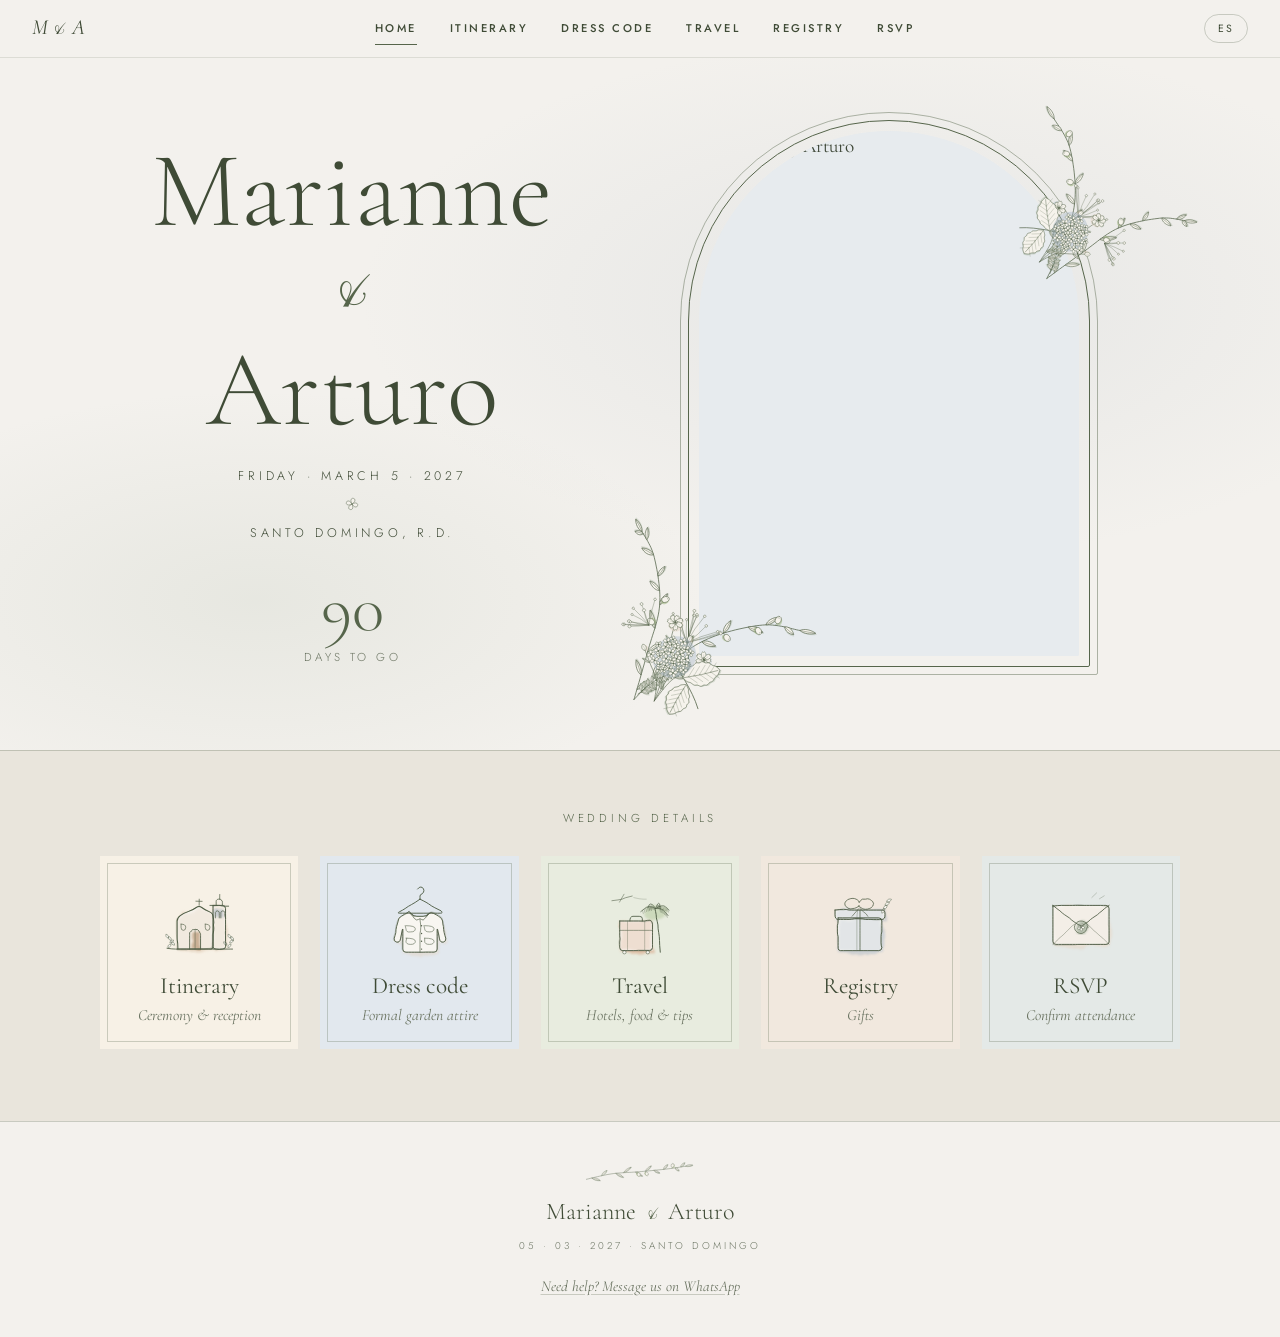
==== commit 8b582f26: "Pie: enlace discreto de asistencia por WhatsApp Co-Authored-By: Claude Opus 5.5 <noreply@anthropic.c" ====
--- a/public/index.html
+++ b/public/index.html
@@ -381,6 +381,9 @@
 body[data-page=inicio] @media(max-width:860px){.know{grid-template-columns:1fr;gap:2.6rem}}
 .s-take .strip p{max-width:17rem;margin:0 auto}
 .s-take .strip .lnk+.lnk{margin-left:.9rem}
+footer .help-link{font-size:.95rem;font-style:italic;color:var(--muted);text-decoration:underline;text-decoration-color:var(--line);text-underline-offset:3px;cursor:pointer}
+footer .help-link:hover{color:var(--olive-deep)}
+footer .help-link.soon::after{content:""}
 </style>
 </head>
 <body>
@@ -689,7 +692,7 @@
   <svg class="olive" viewBox="0 0 319 68" aria-hidden="true"><use href="#olive"/></svg>
   <div class="names2">Marianne <span class="amp">&amp;</span> Arturo</div>
   <p>05 · 03 · 2027 · Santo Domingo</p>
-  <a class="btn" data-wa="help" data-en="Guest assistance on WhatsApp">Asistencia para invitados</a>
+  <a class="help-link" data-wa="help" data-en="Need help? Message us on WhatsApp">¿Necesitas ayuda? Escríbenos por WhatsApp</a>
 </footer>
 
 <script>
@@ -914,8 +917,9 @@
     var le=document.getElementById('rs-le').value.trim();
     api('unlock',{id:S.group.id,email:le}).then(function(r){
       if(r&&r.ok){var resp=r.response||{answers:[]};S.email=le;
-        S.ans=S.group.members.map(function(m,i){var a=(resp.answers||[])[i];return a?a.attending:null});
-        S.names=S.group.members.map(function(m,i){var a=(resp.answers||[])[i];return(a&&a.name)||m.name||''});
+        var left=(resp.answers||[]).slice(),al=S.group.members.map(function(m){for(var k=0;k<left.length;k++){var x=left[k];if(x&&(m.plus?x.plus:(!x.plus&&norm(x.name)===norm(m.name))))return left.splice(k,1)[0]}return null});
+        S.ans=al.map(function(a){return a?a.attending:null});
+        S.names=S.group.members.map(function(m,i){return(al[i]&&al[i].name)||m.name||''});
         S.view='form';render();focusSoon('.seg input')}
       else{S.lockMsg=t(r&&r.error==='rate'?'rate':'badEmail');document.getElementById('rs-lm').textContent=S.lockMsg}
     }).catch(function(){S.lockMsg=t('err');document.getElementById('rs-lm').textContent=S.lockMsg});
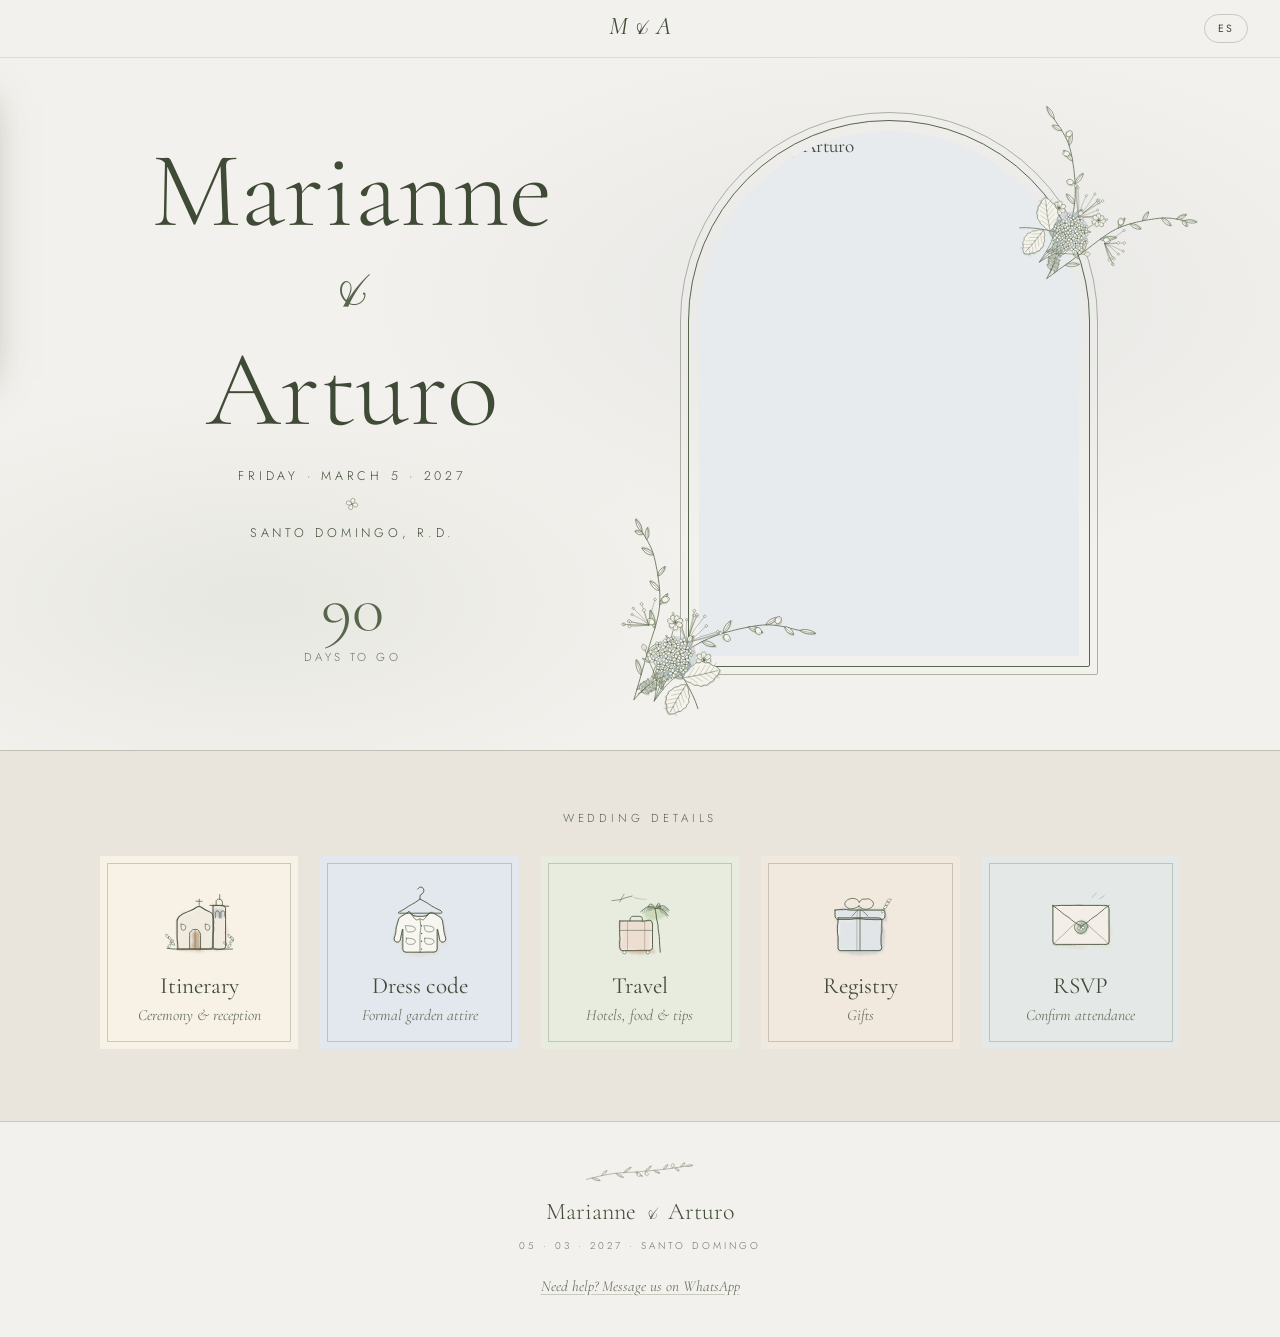
==== commit a38e6d6d: "Encabezado: menú lateral compacto y monograma centrado Co-Authored-By: Claude Opus 5.5 <noreply@anth" ====
--- a/public/index.html
+++ b/public/index.html
@@ -75,15 +75,9 @@
 nav.top{position:fixed;top:0;left:0;right:0;z-index:50;height:var(--nav-h);display:flex;align-items:center;gap:1rem;padding:0 clamp(1rem,3vw,2rem);background:rgba(243,241,237,.88);backdrop-filter:blur(10px);-webkit-backdrop-filter:blur(10px);border-bottom:1px solid rgba(86,101,75,.14)}
 .mono{font-family:var(--serif);font-style:italic;font-size:1.35rem;text-decoration:none;color:var(--olive-deep);white-space:nowrap}
 .mono span{font-family:var(--script);font-style:normal;font-size:1.1em;padding:0 .1em}
-#menu{flex:1;display:flex;justify-content:center;gap:clamp(1rem,2.6vw,2.4rem);list-style:none;overflow-x:auto;scrollbar-width:none}
-#menu::-webkit-scrollbar{display:none}
-#menu a{display:block;font-family:var(--sans);font-weight:500;font-size:.7rem;letter-spacing:.22em;text-transform:uppercase;text-decoration:none;color:var(--olive-deep);padding:.4rem 0;border-bottom:1px solid transparent;white-space:nowrap;transition:color .2s,border-color .2s}
-#menu a:hover{color:var(--olive-deep)}
-#menu a.active{color:var(--olive-deep);border-color:var(--olive)}
 .lang{font-family:var(--sans);font-size:.66rem;letter-spacing:.2em;color:var(--olive-deep);background:none;border:1px solid var(--line);border-radius:999px;padding:.4rem .8rem;cursor:pointer}
 @media(max-width:760px){
   nav.top{gap:.6rem}
-  #menu{justify-content:flex-start;gap:1.2rem;mask-image:linear-gradient(90deg,transparent,#000 6%,#000 90%,transparent)}
 }
 
 /* ============ INICIO ============ */
@@ -384,6 +378,26 @@
 footer .help-link{font-size:.95rem;font-style:italic;color:var(--muted);text-decoration:underline;text-decoration-color:var(--line);text-underline-offset:3px;cursor:pointer}
 footer .help-link:hover{color:var(--olive-deep)}
 footer .help-link.soon::after{content:""}
+
+/* encabezado: menú a la izquierda, monograma al centro, idioma a la derecha */
+nav.top{display:grid;grid-template-columns:1fr auto 1fr}
+nav.top .lang{justify-self:end}
+.mono{font-size:1.6rem;text-align:center}
+.burger{justify-self:start;width:42px;height:42px;display:flex;flex-direction:column;justify-content:center;gap:5px;padding:0 9px;background:none;border:0;cursor:pointer}
+.burger span{display:block;height:1.5px;background:var(--olive-deep);border-radius:2px;transition:transform .3s,opacity .3s}
+.burger[aria-expanded=true] span:nth-child(1){transform:translateY(6.5px) rotate(45deg)}
+.burger[aria-expanded=true] span:nth-child(2){opacity:0}
+.burger[aria-expanded=true] span:nth-child(3){transform:translateY(-6.5px) rotate(-45deg)}
+.drawer{position:fixed;top:var(--nav-h);left:0;z-index:49;width:max-content;min-width:230px;max-width:72vw;max-height:calc(100svh - var(--nav-h));background:var(--paper);border:1px solid var(--line);border-left:0;border-top:0;border-radius:0 0 14px 0;box-shadow:16px 16px 40px -28px rgba(63,75,54,.55);transform:translateX(-102%);transition:transform .3s ease;overflow-y:auto;padding:.6rem 0}
+.drawer.open{transform:none}
+.scrim{position:fixed;inset:var(--nav-h) 0 0 0;z-index:48;background:rgba(40,45,35,.12);opacity:0;pointer-events:none;transition:opacity .3s}
+.scrim.open{opacity:1;pointer-events:auto}
+#menu{list-style:none}
+#menu a{display:flex;align-items:center;gap:.8rem;padding:.6rem 1.6rem .6rem 1.2rem;text-decoration:none;font-family:var(--serif);font-size:1.25rem;color:var(--olive-deep);border-left:2px solid transparent}
+#menu a svg{width:28px;height:28px;flex:none}
+#menu a:hover{background:var(--sage-pale)}
+#menu a.active{border-left-color:var(--olive);background:var(--sage-pale)}
+@media(prefers-reduced-motion:reduce){.drawer,.scrim,.burger span{transition:none}}
 </style>
 </head>
 <body>
@@ -397,17 +411,21 @@
 <symbol id="divider" viewBox="4 7 252 27"><path d="M8 22 C60 20 90 24 112 22" fill="none" stroke="#56654b" stroke-width="0.8" stroke-linecap="round" stroke-linejoin="round" opacity="0.8"/><path d="M148 22 C170 24 200 20 252 22" fill="none" stroke="#56654b" stroke-width="0.8" stroke-linecap="round" stroke-linejoin="round" opacity="0.8"/><g transform="translate(112 22) rotate(200) scale(1)"><path d="M0 0 C4 -3.5 11.2 -2.9 16 0 C11.2 2.7 4 2.9 0 0Z" fill="#a8b5a1" opacity="0.35" transform="translate(2.2 1.6)"/><path d="M0 0 C4 -3.5 11.2 -2.9 16 0 C11.2 2.7 4 2.9 0 0Z" fill="#f6f3ec" stroke="#56654b" stroke-width="0.75" stroke-linejoin="round"/><path d="M0.6 0 Q8 0.4 14.7 0" fill="none" stroke="#56654b" stroke-width="0.7" stroke-linecap="round" stroke-linejoin="round" opacity="0.85"/></g><g transform="translate(148 22) rotate(-20) scale(1)"><path d="M0 0 C4 -3.5 11.2 -2.9 16 0 C11.2 2.7 4 2.9 0 0Z" fill="#a8b5a1" opacity="0.35" transform="translate(2.2 1.6)"/><path d="M0 0 C4 -3.5 11.2 -2.9 16 0 C11.2 2.7 4 2.9 0 0Z" fill="#f6f3ec" stroke="#56654b" stroke-width="0.75" stroke-linejoin="round"/><path d="M0.6 0 Q8 0.4 14.7 0" fill="none" stroke="#56654b" stroke-width="0.7" stroke-linecap="round" stroke-linejoin="round" opacity="0.85"/></g><g transform="translate(120 22) rotate(-35) scale(1)"><path d="M0 0 C3 -2.8 8.4 -2.3 12 0 C8.4 2.2 3 2.4 0 0Z" fill="#a8b5a1" opacity="0.35" transform="translate(2.2 1.6)"/><path d="M0 0 C3 -2.8 8.4 -2.3 12 0 C8.4 2.2 3 2.4 0 0Z" fill="#f6f3ec" stroke="#56654b" stroke-width="0.7" stroke-linejoin="round"/><path d="M0.5 0 Q6 0.3 11 0" fill="none" stroke="#56654b" stroke-width="0.7" stroke-linecap="round" stroke-linejoin="round" opacity="0.85"/></g><g transform="translate(140 22) rotate(215) scale(1)"><path d="M0 0 C3 -2.8 8.4 -2.3 12 0 C8.4 2.2 3 2.4 0 0Z" fill="#a8b5a1" opacity="0.35" transform="translate(2.2 1.6)"/><path d="M0 0 C3 -2.8 8.4 -2.3 12 0 C8.4 2.2 3 2.4 0 0Z" fill="#f6f3ec" stroke="#56654b" stroke-width="0.7" stroke-linejoin="round"/><path d="M0.5 0 Q6 0.3 11 0" fill="none" stroke="#56654b" stroke-width="0.7" stroke-linecap="round" stroke-linejoin="round" opacity="0.85"/></g><g transform="translate(130 21) rotate(0) scale(1)"><circle cx="2" cy="2" r="7.6" fill="#a9b8c8" opacity=".38"/><g transform="rotate(86.2)"><path d="M0 0 C1.9 -2.9 6.5 -3 7.7 -0.7 L6.9 0 L7.7 0.7 C6.5 3 1.9 2.9 0 0Z" fill="#f6f3ec" stroke="#56654b" stroke-width=".75" stroke-linejoin="round"/><path d="M1.7 0 L4.8 0" fill="none" stroke="#56654b" stroke-width="0.45" stroke-linecap="round" stroke-linejoin="round" opacity="0.55"/></g><g transform="rotate(146.9)"><path d="M0 0 C2 -2.9 6.8 -3 8 -0.7 L7.2 0 L8 0.7 C6.8 3 2 2.9 0 0Z" fill="#f6f3ec" stroke="#56654b" stroke-width=".75" stroke-linejoin="round"/><path d="M1.8 0 L5 0" fill="none" stroke="#56654b" stroke-width="0.45" stroke-linecap="round" stroke-linejoin="round" opacity="0.55"/></g><g transform="rotate(200.5)"><path d="M0 0 C1.8 -2.9 6.1 -3 7.2 -0.7 L6.5 0 L7.2 0.7 C6.1 3 1.8 2.9 0 0Z" fill="#f6f3ec" stroke="#56654b" stroke-width=".75" stroke-linejoin="round"/><path d="M1.6 0 L4.5 0" fill="none" stroke="#56654b" stroke-width="0.45" stroke-linecap="round" stroke-linejoin="round" opacity="0.55"/></g><g transform="rotate(269.7)"><path d="M0 0 C1.9 -2.9 6.4 -3 7.5 -0.7 L6.8 0 L7.5 0.7 C6.4 3 1.9 2.9 0 0Z" fill="#f6f3ec" stroke="#56654b" stroke-width=".75" stroke-linejoin="round"/><path d="M1.7 0 L4.7 0" fill="none" stroke="#56654b" stroke-width="0.45" stroke-linecap="round" stroke-linejoin="round" opacity="0.55"/></g><g transform="rotate(322.5)"><path d="M0 0 C2.1 -2.9 7.2 -3 8.5 -0.7 L7.6 0 L8.5 0.7 C7.2 3 2.1 2.9 0 0Z" fill="#f6f3ec" stroke="#56654b" stroke-width=".75" stroke-linejoin="round"/><path d="M1.9 0 L5.3 0" fill="none" stroke="#56654b" stroke-width="0.45" stroke-linecap="round" stroke-linejoin="round" opacity="0.55"/></g><g transform="rotate(385.3)"><path d="M0 0 C2.1 -2.9 7 -3 8.3 -0.7 L7.4 0 L8.3 0.7 C7 3 2.1 2.9 0 0Z" fill="#f6f3ec" stroke="#56654b" stroke-width=".75" stroke-linejoin="round"/><path d="M1.8 0 L5.1 0" fill="none" stroke="#56654b" stroke-width="0.45" stroke-linecap="round" stroke-linejoin="round" opacity="0.55"/></g><circle r="2.1" fill="#f6f3ec" stroke="#56654b" stroke-width=".8"/><circle cx="0" cy="0" r=".9" fill="#56654b"/><circle cx="-0.3" cy="0.3" r=".9" fill="#56654b"/><circle cx="0" cy="-0.6" r=".9" fill="#56654b"/><circle cx="0.4" cy="0.5" r=".9" fill="#56654b"/><circle cx="-0.8" cy="-0.1" r=".9" fill="#56654b"/><circle cx="0.8" cy="-0.5" r=".9" fill="#56654b"/><circle cx="-0.3" cy="0.9" r=".9" fill="#56654b"/><circle cx="-0.5" cy="-0.9" r=".9" fill="#56654b"/><circle cx="1.1" cy="0.4" r=".9" fill="#56654b"/></g></symbol>
 <symbol id="olive" viewBox="2 4 319 68"><path d="M6 60 L9 59.3 L12.6 58.5 L16.9 57.4 L21.6 56.3 L26.7 55.1 L32.2 53.7 L38 52.4 L44 51 L50.1 49.6 L56.3 48.3 L62.4 47.1 L68.5 45.9 L74.4 44.9 L80 44 L85.5 43.3 L91.1 42.6 L96.7 42.1 L102.4 41.6 L108.1 41.2 L113.9 40.8 L119.6 40.5 L125.4 40.2 L131.2 39.9 L137 39.6 L142.7 39.2 L148.5 38.9 L154.3 38.5 L160 38 L165.8 37.5 L171.7 37 L177.6 36.4 L183.6 35.9 L189.6 35.3 L195.7 34.7 L201.6 34.1 L207.5 33.5 L213.3 32.9 L219 32.3 L224.6 31.8 L229.9 31.2 L235.1 30.6 L240 30 L244.8 29.4 L249.6 28.8 L254.3 28.1 L258.9 27.5 L263.4 26.8 L267.8 26.2 L272 25.5 L276 24.9 L279.8 24.3 L283.3 23.7 L286.5 23.2 L289.3 22.7 L291.9 22.3 L294 22" fill="none" stroke="#56654b" stroke-width="1.15" stroke-linecap="round" stroke-linejoin="round"/><g transform="translate(21.6 56.3) rotate(16.3) scale(1)"><path d="M0 0 C6.5 -4.6 18.1 -3.8 25.9 0 C18.1 3.6 6.5 3.9 0 0Z" fill="#a8b5a1" opacity="0.4" transform="translate(2.2 1.6)"/><path d="M0 0 C6.5 -4.6 18.1 -3.8 25.9 0 C18.1 3.6 6.5 3.9 0 0Z" fill="#f6f3ec" stroke="#56654b" stroke-width="0.9" stroke-linejoin="round"/><path d="M1 0 Q12.9 0.5 23.8 0" fill="none" stroke="#56654b" stroke-width="0.7" stroke-linecap="round" stroke-linejoin="round" opacity="0.85"/></g><g transform="translate(50.1 49.6) rotate(-45.2) scale(1)"><path d="M0 0 C5.5 -4.7 15.3 -3.9 21.8 0 C15.3 3.7 5.5 4 0 0Z" fill="#a8b5a1" opacity="0.4" transform="translate(2.2 1.6)"/><path d="M0 0 C5.5 -4.7 15.3 -3.9 21.8 0 C15.3 3.7 5.5 4 0 0Z" fill="#f6f3ec" stroke="#56654b" stroke-width="0.9" stroke-linejoin="round"/><path d="M0.9 0 Q10.9 0.5 20.1 0" fill="none" stroke="#56654b" stroke-width="0.7" stroke-linecap="round" stroke-linejoin="round" opacity="0.85"/></g><g transform="translate(91.1 42.6) rotate(27.5) scale(1)"><path d="M0 0 C6.4 -4.3 18 -3.6 25.7 0 C18 3.4 6.4 3.7 0 0Z" fill="#a8b5a1" opacity="0.4" transform="translate(2.2 1.6)"/><path d="M0 0 C6.4 -4.3 18 -3.6 25.7 0 C18 3.4 6.4 3.7 0 0Z" fill="#f6f3ec" stroke="#56654b" stroke-width="0.9" stroke-linejoin="round"/><path d="M1 0 Q12.9 0.5 23.7 0" fill="none" stroke="#56654b" stroke-width="0.7" stroke-linecap="round" stroke-linejoin="round" opacity="0.85"/></g><g transform="translate(113.9 40.8) rotate(-36.2) scale(1)"><path d="M0 0 C6.9 -4.2 19.2 -3.5 27.4 0 C19.2 3.3 6.9 3.6 0 0Z" fill="#a8b5a1" opacity="0.4" transform="translate(2.2 1.6)"/><path d="M0 0 C6.9 -4.2 19.2 -3.5 27.4 0 C19.2 3.3 6.9 3.6 0 0Z" fill="#f6f3ec" stroke="#56654b" stroke-width="0.9" stroke-linejoin="round"/><path d="M1.1 0 Q13.7 0.5 25.2 0" fill="none" stroke="#56654b" stroke-width="0.7" stroke-linecap="round" stroke-linejoin="round" opacity="0.85"/></g><g transform="translate(148.5 38.9) rotate(30.7) scale(1)"><path d="M0 0 C6 -4.4 16.8 -3.7 23.9 0 C16.8 3.5 6 3.8 0 0Z" fill="#a8b5a1" opacity="0.4" transform="translate(2.2 1.6)"/><path d="M0 0 C6 -4.4 16.8 -3.7 23.9 0 C16.8 3.5 6 3.8 0 0Z" fill="#f6f3ec" stroke="#56654b" stroke-width="0.9" stroke-linejoin="round"/><path d="M1 0 Q12 0.5 22 0" fill="none" stroke="#56654b" stroke-width="0.7" stroke-linecap="round" stroke-linejoin="round" opacity="0.85"/></g><g transform="translate(177.6 36.4) rotate(-43.2) scale(1)"><path d="M0 0 C5.7 -4 15.9 -3.4 22.8 0 C15.9 3.2 5.7 3.4 0 0Z" fill="#a8b5a1" opacity="0.4" transform="translate(2.2 1.6)"/><path d="M0 0 C5.7 -4 15.9 -3.4 22.8 0 C15.9 3.2 5.7 3.4 0 0Z" fill="#f6f3ec" stroke="#56654b" stroke-width="0.9" stroke-linejoin="round"/><path d="M0.9 0 Q11.4 0.4 21 0" fill="none" stroke="#56654b" stroke-width="0.7" stroke-linecap="round" stroke-linejoin="round" opacity="0.85"/></g><g transform="translate(201.6 34.1) rotate(24.6) scale(1)"><path d="M0 0 C4.8 -3.9 13.4 -3.3 19.1 0 C13.4 3.1 4.8 3.4 0 0Z" fill="#a8b5a1" opacity="0.4" transform="translate(2.2 1.6)"/><path d="M0 0 C4.8 -3.9 13.4 -3.3 19.1 0 C13.4 3.1 4.8 3.4 0 0Z" fill="#f6f3ec" stroke="#56654b" stroke-width="0.9" stroke-linejoin="round"/><path d="M0.8 0 Q9.6 0.4 17.6 0" fill="none" stroke="#56654b" stroke-width="0.7" stroke-linecap="round" stroke-linejoin="round" opacity="0.85"/></g><g transform="translate(229.9 31.2) rotate(-49.7) scale(1)"><path d="M0 0 C4.5 -4.5 12.7 -3.8 18.2 0 C12.7 3.6 4.5 3.8 0 0Z" fill="#a8b5a1" opacity="0.4" transform="translate(2.2 1.6)"/><path d="M0 0 C4.5 -4.5 12.7 -3.8 18.2 0 C12.7 3.6 4.5 3.8 0 0Z" fill="#f6f3ec" stroke="#56654b" stroke-width="0.9" stroke-linejoin="round"/><path d="M0.7 0 Q9.1 0.5 16.7 0" fill="none" stroke="#56654b" stroke-width="0.7" stroke-linecap="round" stroke-linejoin="round" opacity="0.85"/></g><g transform="translate(263.4 26.8) rotate(35.6) scale(1)"><path d="M0 0 C3.6 -4.6 10.2 -3.8 14.5 0 C10.2 3.6 3.6 3.9 0 0Z" fill="#a8b5a1" opacity="0.4" transform="translate(2.2 1.6)"/><path d="M0 0 C3.6 -4.6 10.2 -3.8 14.5 0 C10.2 3.6 3.6 3.9 0 0Z" fill="#f6f3ec" stroke="#56654b" stroke-width="0.9" stroke-linejoin="round"/><path d="M0.6 0 Q7.3 0.5 13.3 0" fill="none" stroke="#56654b" stroke-width="0.7" stroke-linecap="round" stroke-linejoin="round" opacity="0.85"/></g><g transform="translate(279.8 24.3) rotate(-47.5) scale(1)"><path d="M0 0 C4.2 -4.3 11.8 -3.6 16.9 0 C11.8 3.4 4.2 3.6 0 0Z" fill="#a8b5a1" opacity="0.4" transform="translate(2.2 1.6)"/><path d="M0 0 C4.2 -4.3 11.8 -3.6 16.9 0 C11.8 3.4 4.2 3.6 0 0Z" fill="#f6f3ec" stroke="#56654b" stroke-width="0.9" stroke-linejoin="round"/><path d="M0.7 0 Q8.4 0.5 15.5 0" fill="none" stroke="#56654b" stroke-width="0.7" stroke-linecap="round" stroke-linejoin="round" opacity="0.85"/></g><g transform="translate(294 22) rotate(-8.7) scale(1)"><path d="M0 0 C5.2 -4.1 14.6 -3.4 20.8 0 C14.6 3.2 5.2 3.5 0 0Z" fill="#a8b5a1" opacity="0.4" transform="translate(2.2 1.6)"/><path d="M0 0 C5.2 -4.1 14.6 -3.4 20.8 0 C14.6 3.2 5.2 3.5 0 0Z" fill="#f6f3ec" stroke="#56654b" stroke-width="0.9" stroke-linejoin="round"/><path d="M0.8 0 Q10.4 0.5 19.1 0" fill="none" stroke="#56654b" stroke-width="0.7" stroke-linecap="round" stroke-linejoin="round" opacity="0.85"/></g><path d="M254.3 28.1 L256.1 19.3" fill="none" stroke="#56654b" stroke-width="0.7" stroke-linecap="round" stroke-linejoin="round"/><g transform="translate(256.1 19.3) rotate(12) scale(1)"><path d="M0 -5.5 C3.6 -5.5 4.2 -1 4.2 0.5 C4.2 4 2.4 5.8 0 5.8 C-2.4 5.8 -4.2 4 -4.2 .5 C-4.2 -1 -3.6 -5.5 0 -5.5Z" fill="#9db27c" opacity="0.55" transform="translate(2.2 1.6)"/><path d="M0 -5.5 C3.6 -5.5 4.2 -1 4.2 0.5 C4.2 4 2.4 5.8 0 5.8 C-2.4 5.8 -4.2 4 -4.2 .5 C-4.2 -1 -3.6 -5.5 0 -5.5Z" fill="#f6f3ec" stroke="#56654b" stroke-width="0.8" stroke-linejoin="round"/><path d="M-1.6 -2.6 q1 -1 2.2 -.6" fill="none" stroke="#56654b" stroke-width="0.6" stroke-linecap="round" stroke-linejoin="round" opacity="0.7"/></g><path d="M177.6 36.4 L181.5 44.6" fill="none" stroke="#56654b" stroke-width="0.7" stroke-linecap="round" stroke-linejoin="round"/><g transform="translate(181.5 44.6) rotate(154.7) scale(1)"><path d="M0 -5.5 C3.6 -5.5 4.2 -1 4.2 0.5 C4.2 4 2.4 5.8 0 5.8 C-2.4 5.8 -4.2 4 -4.2 .5 C-4.2 -1 -3.6 -5.5 0 -5.5Z" fill="#9db27c" opacity="0.55" transform="translate(2.2 1.6)"/><path d="M0 -5.5 C3.6 -5.5 4.2 -1 4.2 0.5 C4.2 4 2.4 5.8 0 5.8 C-2.4 5.8 -4.2 4 -4.2 .5 C-4.2 -1 -3.6 -5.5 0 -5.5Z" fill="#f6f3ec" stroke="#56654b" stroke-width="0.8" stroke-linejoin="round"/><path d="M-1.6 -2.6 q1 -1 2.2 -.6" fill="none" stroke="#56654b" stroke-width="0.6" stroke-linecap="round" stroke-linejoin="round" opacity="0.7"/></g><path d="M154.3 38.5 L158 46.7" fill="none" stroke="#56654b" stroke-width="0.7" stroke-linecap="round" stroke-linejoin="round"/><g transform="translate(158 46.7) rotate(155.6) scale(1)"><path d="M0 -5.5 C3.6 -5.5 4.2 -1 4.2 0.5 C4.2 4 2.4 5.8 0 5.8 C-2.4 5.8 -4.2 4 -4.2 .5 C-4.2 -1 -3.6 -5.5 0 -5.5Z" fill="#9db27c" opacity="0.55" transform="translate(2.2 1.6)"/><path d="M0 -5.5 C3.6 -5.5 4.2 -1 4.2 0.5 C4.2 4 2.4 5.8 0 5.8 C-2.4 5.8 -4.2 4 -4.2 .5 C-4.2 -1 -3.6 -5.5 0 -5.5Z" fill="#f6f3ec" stroke="#56654b" stroke-width="0.8" stroke-linejoin="round"/><path d="M-1.6 -2.6 q1 -1 2.2 -.6" fill="none" stroke="#56654b" stroke-width="0.6" stroke-linecap="round" stroke-linejoin="round" opacity="0.7"/></g></symbol><symbol id="ic-church" viewBox="0 0 100 100"><path d="M24 88L23 75L22 61L22 47L31 40L44 38L52 32L60 39L70 42L70 57L69 73L68 86L55 87L39 88L24 89ZM70 33L85 33L85 46L86 60L84 74L85 87L70 88L68 74L69 60L69 46L70 32Z" fill="#e2cfb9" opacity="0.6" filter="url(#wash)"/><path d="M22 86L22 46L30 40L42 36L50 30L58 36L68 40L68 86ZM68 30L84 30L84 86L68 86Z" fill="#f8f6f1"/><path d="M21 86L22 73L22 59L23 47L31 42L43 38L50 32L58 36L68 40L68 55L67 71L69 87L53 88L37 88L22 86ZM68 29L85 29L86 44L84 58L83 72L83 85L68 86L69 72L69 58L70 44L68 30Z" fill="#e2cfb9" opacity="0.3" filter="url(#wash)"/><path d="M70 46L69 40L70 38L71 36L74 35L76 36L77 38L77 40L76 46L71 46ZM77 46L77 40L77 38L79 36L80 36L82 37L83 38L84 40L83 46L78 47Z" fill="#aab6c2" opacity="0.6" filter="url(#wash)"/><path d="M39 86L40 68L40 66L40 65L41 63L43 62L45 62L47 62L49 63L50 64L51 66L51 68L51 86L38 84Z" fill="#b99876" opacity="0.7" filter="url(#wash)"/><path d="M10.1 84c-0.4 -3.2 1.9 -4.3 4 -4.5c0.1 2.1 -0.8 4.5 -4 4.5zM18.7 81c-3.2 0.1 -4.2 -2.2 -4.2 -4.3c2.1 0.1 4.4 1.1 4.2 4.3zM12.6 78c0.3 -3.2 2.8 -3.8 4.9 -3.5c-0.4 2 -1.8 4.2 -4.9 3.5zM14.2 75c-3.1 -0.5 -3.6 -3.1 -3.1 -5.1c2 0.5 4.1 2.1 3.1 5.1zM10.8 72c-3.1 -0.5 -3.6 -3.1 -3.2 -5.1c2 0.5 4.1 2.1 3.2 5.1zM87 84c-0.4 -3.2 1.9 -4.3 4 -4.5c0.1 2.1 -0.8 4.5 -4 4.5zM85.8 81c-3.2 0.1 -4.2 -2.2 -4.2 -4.3c2.1 0.1 4.4 1.1 4.2 4.3zM89.2 78c0.3 -3.2 2.8 -3.8 4.9 -3.5c-0.4 2 -1.8 4.2 -4.9 3.5zM94.1 75c-3.1 -0.5 -3.6 -3.1 -3.1 -5.1c2 0.5 4.1 2.1 3.1 5.1zM90.5 72c-3.1 -0.5 -3.6 -3.1 -3.2 -5.1c2 0.5 4.1 2.1 3.2 5.1z" fill="#f8f6f1" stroke="#4f5d45" stroke-width="0.6" stroke-linejoin="round" opacity="1"/><path d="M23 86Q23 78 22 74Q22 70 22 66Q22 62 22 58Q22 54 22 50Q22 46 26 43Q30 40 36 38Q42 36 46 33Q50 30 54 33Q58 36 63 38Q68 40 68 44Q69 48 69 52Q68 55 69 59Q69 63 68 67Q68 71 68 74Q68 78 68 82Q68 86 64 86Q60 86 56 86Q53 86 49 86Q45 86 41 86Q37 86 34 86Q30 86 26 86L22 86" fill="none" stroke="#4f5d45" stroke-width="1.3" stroke-linecap="round" stroke-linejoin="round" opacity="1"/><path d="M22 86Q22 78 22 74Q21 70 21 66Q21 62 21 58Q21 54 21 50Q21 46 26 43Q30 40 36 38Q42 36 46 33Q50 30 54 33Q58 37 63 38Q68 40 68 44Q68 48 68 52Q68 55 68 59Q67 63 68 67Q68 71 68 74Q67 78 67 82Q67 85 64 85Q60 85 56 86Q53 86 49 86Q45 86 41 86Q37 86 34 87Q30 87 26 87L22 87" fill="none" stroke="#4f5d45" stroke-width="0.7" stroke-linecap="round" stroke-linejoin="round" opacity="0.5"/><path d="M68 30Q76 30 80 30Q84 30 84 34Q84 37 84 40Q84 44 84 48Q84 51 84 54Q84 58 84 62Q84 65 84 68Q84 72 84 76Q85 79 84 83Q84 86 80 86Q76 87 72 86Q68 86 68 83Q68 79 68 76Q68 72 68 68Q68 65 68 62Q68 58 68 54Q68 51 68 48Q68 44 68 40Q68 37 68 34L68 30" fill="none" stroke="#4f5d45" stroke-width="1.2" stroke-linecap="round" stroke-linejoin="round" opacity="1"/><path d="M68 31Q76 30 80 30Q84 30 84 34Q84 37 84 40Q84 44 84 48Q84 51 84 54Q84 58 84 62Q83 65 84 68Q84 72 84 76Q84 79 84 83Q84 86 80 86Q76 86 72 87Q67 87 67 83Q67 79 67 76Q67 72 67 68Q68 65 68 62Q68 58 68 54Q68 51 68 48Q68 44 68 40Q68 37 68 34L68 30" fill="none" stroke="#4f5d45" stroke-width="0.6" stroke-linecap="round" stroke-linejoin="round" opacity="0.5"/><path d="M64 30Q72 30 76 30Q80 31 84 31L88 31M38 86Q38 77 38 72Q38 68 38 67Q38 66 38 65Q39 64 40 63Q41 62 42 61Q43 61 44 61Q45 60 46 61Q47 61 48 61Q49 62 50 63Q51 64 51 65Q52 66 52 67Q52 68 52 72Q52 77 52 82L52 86M9 85Q16 86 20 86Q23 86 26 86Q30 86 34 86Q37 86 40 86Q44 86 48 86Q51 86 54 86Q58 86 62 86Q65 86 68 86Q72 86 76 86Q79 86 82 86Q86 86 90 86L93 86" fill="none" stroke="#4f5d45" stroke-width="1.1" stroke-linecap="round" stroke-linejoin="round" opacity="1"/><path d="M71 46Q71 40 71 39Q71 39 72 38Q72 37 73 37Q74 37 74 37Q75 37 75 38Q76 38 76 39Q76 40 76 43L76 46M78 46Q78 40 78 39Q78 38 79 38Q79 37 80 37Q80 37 81 37Q82 37 82 38Q83 38 83 39Q83 40 83 43L84 46M76.5 22L76.6 16M50.2 30L50.3 22M46 24.6L54 24.8" fill="none" stroke="#4f5d45" stroke-width="0.9" stroke-linecap="round" stroke-linejoin="round" opacity="1"/><path d="M72 30Q72 26 72 25Q72 24 72 24Q73 23 74 22Q74 22 75 22Q76 22 77 22Q78 22 78 23Q79 23 79 24Q80 24 80 25Q80 26 80 28L80 30" fill="none" stroke="#4f5d45" stroke-width="1" stroke-linecap="round" stroke-linejoin="round" opacity="1"/><path d="M45 61Q45 69 45 74Q45 78 45 82L45 86" fill="none" stroke="#4f5d45" stroke-width="0.6" stroke-linecap="round" stroke-linejoin="round" opacity="1"/><path d="M27 54Q33 54 33 58Q33 62 30 62Q27 62 27 58L27 54M58 54Q64 54 64 58Q64 62 61 62Q58 62 58 58L58 54" fill="none" stroke="#4f5d45" stroke-width="0.8" stroke-linecap="round" stroke-linejoin="round" opacity="1"/></symbol><symbol id="ic-hanger" viewBox="0 0 100 100"><path d="M39 41L26 49L22 63L19 78L26 80L29 59L30 76L29 93L45 94L59 93L74 92L75 76L74 60L79 79L84 77L81 63L79 48L66 40L60 46L44 46L38 40Z" fill="#e2cfb9" opacity="0.4" filter="url(#wash)"/><path d="M36 38L22 46L16 76L24 78L28 58L28 90L72 90L72 58L76 78L84 76L78 46L64 38L58 44L42 44Z" fill="#f8f6f1"/><path d="M51.1 56a0.9 0.9 0 1 0 1.8 0a0.9 0.9 0 1 0 -1.8 0M51.1 66a0.9 0.9 0 1 0 1.8 0a0.9 0.9 0 1 0 -1.8 0M51.1 76a0.9 0.9 0 1 0 1.8 0a0.9 0.9 0 1 0 -1.8 0M51.1 86a0.9 0.9 0 1 0 1.8 0a0.9 0.9 0 1 0 -1.8 0" fill="#4f5d45" opacity="1"/><path d="M50 22Q50 19 50 18Q50 16 53 15Q55 13 55 11Q55 9 53 7Q51 6 49 7L47 9M50 22Q43 27 39 29Q35 31 31 34Q28 36 24 38Q20 40 24 40Q28 40 31 40Q35 40 39 40Q42 40 46 40Q50 40 54 40Q58 40 61 40Q65 40 69 40Q72 40 76 40Q80 40 77 37Q73 35 69 33Q65 31 61 28Q58 26 54 24L50 22M36 38Q29 42 26 44Q22 46 22 50Q21 54 20 57Q19 61 19 65Q18 69 17 72Q16 76 20 77Q24 78 25 73Q26 68 27 63Q28 58 28 62Q28 66 28 70Q28 74 28 78Q28 82 28 86Q28 90 32 90Q35 90 39 90Q43 90 46 90Q50 90 54 90Q57 90 61 90Q65 90 68 90Q72 90 72 86Q72 82 72 78Q72 74 72 70Q72 66 72 62Q72 58 73 63Q74 68 75 73Q76 78 80 77Q84 76 83 72Q82 69 81 65Q80 61 80 57Q79 54 79 50Q78 46 74 44Q71 42 67 40Q64 38 61 41Q58 44 54 44Q50 44 46 44Q42 44 39 41L36 38" fill="none" stroke="#4f5d45" stroke-width="1.2" stroke-linecap="round" stroke-linejoin="round" opacity="1"/><path d="M36 39Q29 43 26 44Q22 46 21 50Q20 53 19 57Q19 61 18 65Q17 68 16 72Q15 76 20 77Q24 78 25 73Q26 68 27 63Q28 58 28 62Q28 66 28 70Q28 74 27 78Q27 82 27 86Q28 90 31 90Q35 90 39 90Q43 90 46 90Q50 90 54 90Q57 89 61 89Q65 89 68 89Q72 90 72 86Q72 82 72 78Q72 74 72 70Q72 66 72 62Q72 58 73 63Q75 68 75 73Q76 78 80 77Q84 76 83 72Q82 69 82 65Q81 61 81 57Q80 53 79 49Q79 45 75 43Q71 41 68 39Q64 37 61 40Q58 44 54 44Q50 44 46 44Q42 44 39 41L36 38" fill="none" stroke="#4f5d45" stroke-width="0.6" stroke-linecap="round" stroke-linejoin="round" opacity="0.5"/><path d="M42 44Q36 37 38 41Q41 44 43 47Q46 50 48 48Q50 46 52 48Q54 50 56 47Q59 44 61 41Q64 38 61 41L58 44" fill="none" stroke="#4f5d45" stroke-width="0.9" stroke-linecap="round" stroke-linejoin="round" opacity="1"/><path d="M50 48Q51 55 51 58Q51 62 50 66Q50 69 50 72Q50 76 50 80Q50 83 50 86L50 90" fill="none" stroke="#4f5d45" stroke-width="0.8" stroke-linecap="round" stroke-linejoin="round" opacity="1"/><path d="M32 56Q44 56 44 60Q44 64 38 64Q32 65 32 60L31 56M32 72Q44 72 44 76Q44 80 38 80Q32 80 32 76L33 72M56 56Q68 56 68 60Q68 64 62 64Q56 64 56 60L55 56M56 72Q68 72 68 76Q68 80 62 80Q56 80 56 76L56 72" fill="none" stroke="#4f5d45" stroke-width="0.7" stroke-linecap="round" stroke-linejoin="round" opacity="1"/></symbol><symbol id="ic-travel" viewBox="0 0 100 100"><path d="M26 52L40 52L54 52L67 53L66 65L66 77L68 90L54 90L40 91L26 90L25 77L25 65L24 52Z" fill="#d9a98a" opacity="0.6" filter="url(#wash)"/><path d="M24 50L66 50L66 88L24 88Z" fill="#f8f6f1"/><path d="M24 50L38 49L52 49L67 49L66 63L65 75L65 87L52 87L38 87L24 87L25 75L25 63L23 50Z" fill="#d9a98a" opacity="0.3" filter="url(#wash)"/><path d="M87 40L84 45L78 48L70 50L62 48L56 45L54 40L56 35L62 31L70 30L78 31L85 34L88 39Z" fill="#8fae6a" opacity="0.3" filter="url(#wash)"/><path d="M27.8 90a2.2 2.2 0 1 0 4.4 0a2.2 2.2 0 1 0 -4.4 0M57.8 90a2.2 2.2 0 1 0 4.4 0a2.2 2.2 0 1 0 -4.4 0" fill="#f8f6f1" stroke="#4f5d45" stroke-width="0.7" stroke-linejoin="round" opacity="1"/><path d="M24 50Q31 50 34 50Q38 50 42 50Q45 50 48 50Q52 50 56 50Q59 49 63 49Q66 50 66 54Q66 58 66 61Q66 65 66 69Q66 73 66 77Q66 80 66 84Q66 88 62 88Q59 88 56 88Q52 88 48 88Q45 88 42 88Q38 88 34 88Q31 88 28 88Q24 88 24 84Q24 80 24 77Q25 73 24 69Q24 65 24 61Q24 58 24 54L24 50M76 90Q75 80 75 75Q75 70 74 65Q73 60 73 55Q72 50 71 46Q71 42 70 38L69 34" fill="none" stroke="#4f5d45" stroke-width="1.2" stroke-linecap="round" stroke-linejoin="round" opacity="1"/><path d="M24 50Q31 50 34 50Q38 50 42 50Q45 50 48 50Q52 51 56 51Q59 51 62 50Q66 50 66 54Q66 58 66 61Q66 65 66 69Q66 73 66 77Q66 80 66 84Q65 88 62 87Q59 87 56 87Q52 87 48 87Q45 88 42 88Q38 88 34 88Q31 88 27 88Q24 88 24 84Q23 80 23 77Q24 73 24 69Q24 65 24 61Q23 58 24 54L24 50M42 20Q50 22 54 22L58 22" fill="none" stroke="#4f5d45" stroke-width="0.6" stroke-linecap="round" stroke-linejoin="round" opacity="0.5"/><path d="M37 50Q37 44 41 44Q45 44 49 44Q53 44 53 47L53 50" fill="none" stroke="#4f5d45" stroke-width="1.1" stroke-linecap="round" stroke-linejoin="round" opacity="1"/><path d="M24 62Q31 62 34 62Q38 62 42 62Q45 62 48 62Q52 62 56 62Q59 62 62 62L66 62" fill="none" stroke="#4f5d45" stroke-width="0.7" stroke-linecap="round" stroke-linejoin="round" opacity="1"/><path d="M34 50Q34 58 34 61Q34 65 34 69Q34 73 34 77Q34 80 34 84L34 88M56 50Q56 58 56 61Q56 65 56 69Q56 73 56 77Q56 80 56 84L56 88" fill="none" stroke="#4f5d45" stroke-width="0.6" stroke-linecap="round" stroke-linejoin="round" opacity="0.7"/><path d="M70 34Q61 29 56 34L51 38M70 34Q65 26 62 29L60 33M70 34Q73 25 75 28L76 32M70 34Q79 28 83 32L87 36M70 34Q78 33 82 38L86 43" fill="none" stroke="#4f5d45" stroke-width="0.9" stroke-linecap="round" stroke-linejoin="round" opacity="1"/><path d="M63.8 32.7L64.8 36.7M61.6 32.8L62.6 36.8M59.5 33.2L60.5 37.2M57.5 33.9L58.5 37.9M55.3 35L56.3 39M53.2 36.3L54.2 40.3M66.6 31.1L67.6 35.1M65.4 30.7L66.4 34.7M64.3 30.5L65.3 34.5M63.1 30.8L64.2 34.8M62 31.3L63 35.3M60.8 32.1L61.8 36.1M72.1 30.7L73.1 34.7M72.7 30.1L73.7 34.1M73.4 29.9L74.4 33.8M74.1 29.9L75.2 33.9M74.9 30.3L75.9 34.3M75.5 31L76.4 35M75.8 32.1L76.8 36.1M77.7 31.9L78.7 35.9M79.6 32.2L80.6 36.2M81.6 32.7L82.6 36.7M83.4 33.6L84.4 37.6M85.4 34.6L86.4 38.6M75.3 34.6L76.3 38.6M77 35.4L78 39.4M78.8 36.4L79.7 40.4M80.6 37.8L81.6 41.8M82.3 39.5L83.3 43.5M84 41.5L85 45.5" fill="none" stroke="#4f5d45" stroke-width="0.5" stroke-linecap="round" stroke-linejoin="round" opacity="0.8"/><path d="M14 24Q23 23 27 22Q31 20 36 19L40 18" fill="none" stroke="#4f5d45" stroke-width="0.9" stroke-linecap="round" stroke-linejoin="round" opacity="0.8"/><path d="M23.7 25.8L29.5 15.7" fill="none" stroke="#4f5d45" stroke-width="0.8" stroke-linecap="round" stroke-linejoin="round" opacity="0.8"/></symbol><symbol id="ic-gift" viewBox="0 0 100 100"><path d="M24 47L38 49L52 49L66 50L80 48L79 62L79 76L79 89L66 91L52 91L38 92L23 91L23 76L23 62L23 48ZM20 38L33 39L46 38L58 39L71 37L85 37L86 52L71 51L58 51L46 50L33 50L20 50L20 38Z" fill="#aab6c2" opacity="0.5" filter="url(#wash)"/><path d="M22 46L78 46L78 88L22 88ZM18 36L82 36L82 48L18 48Z" fill="#f8f6f1"/><path d="M22 48L36 48L50 46L64 47L78 46L78 60L80 74L79 89L64 90L50 88L36 88L22 88L22 74L23 60L24 46ZM18 36L31 34L44 34L56 34L69 36L82 36L82 48L69 49L56 48L44 47L31 46L19 47L19 36Z" fill="#cdd6de" opacity="0.5" filter="url(#wash)"/><path d="M78 40c-1.1 -3.5 1.2 -5.3 3.5 -6.1c0.5 2.3 0 5.3 -3.5 6.1zM80 35c-0.3 -3.6 2.3 -5 4.7 -5.2c0 2.4 -1.1 5.2 -4.7 5.2zM82 30c0.4 -3.6 3.3 -4.4 5.7 -4.1c-0.5 2.3 -2.1 4.8 -5.7 4.1zM84 25c1.2 -3.4 4.1 -3.6 6.4 -2.8c-0.9 2.2 -3.1 4.3 -6.4 2.8z" fill="#f8f6f1" stroke="#4f5d45" stroke-width="0.6" stroke-linejoin="round" opacity="1"/><path d="M22 46Q29 46 32 46Q36 46 40 46Q43 46 46 46Q50 46 54 46Q57 46 60 46Q64 46 68 46Q71 46 74 46Q78 46 78 50Q78 53 78 56Q78 60 78 64Q77 67 77 70Q77 74 77 78Q77 81 78 84Q78 88 74 88Q71 88 68 88Q64 88 60 88Q57 88 54 88Q50 88 46 88Q43 88 40 88Q36 88 32 88Q29 88 25 88Q22 88 22 85Q22 81 22 78Q22 74 22 70Q21 67 21 64Q21 60 21 56Q22 53 22 50L22 46M18 36Q25 35 29 35Q32 35 36 36Q39 36 43 36Q46 36 50 36Q54 36 57 36Q61 36 64 36Q68 36 71 36Q75 36 79 36Q82 36 82 42Q82 48 78 48Q75 48 71 48Q68 48 64 48Q61 48 57 48Q54 47 50 47Q46 47 43 47Q39 48 36 48Q32 48 29 48Q25 48 22 48Q18 48 18 42L18 36" fill="none" stroke="#4f5d45" stroke-width="1.2" stroke-linecap="round" stroke-linejoin="round" opacity="1"/><path d="M22 46Q29 46 32 46Q36 46 40 46Q43 46 46 46Q50 46 54 46Q57 46 60 46Q64 46 68 46Q71 46 74 46Q78 46 78 50Q77 53 77 56Q77 60 77 64Q77 67 77 70Q77 74 77 78Q77 81 78 84Q78 88 74 88Q71 88 68 88Q64 88 60 88Q57 88 54 88Q50 88 46 88Q43 88 40 88Q36 88 32 88Q29 88 25 88Q22 88 22 85Q21 81 21 78Q21 74 21 70Q21 67 21 64Q21 60 21 56Q21 53 21 50L22 46M18 36Q25 36 29 36Q32 35 36 35Q39 36 43 36Q46 36 50 36Q54 36 57 36Q61 36 64 36Q68 36 71 36Q75 36 79 36Q83 36 83 42Q83 48 79 48Q75 49 71 49Q68 49 64 48Q61 48 57 48Q54 48 50 48Q46 47 43 48Q39 48 36 48Q32 47 29 47Q25 47 22 48Q18 48 18 42L18 36" fill="none" stroke="#4f5d45" stroke-width="0.6" stroke-linecap="round" stroke-linejoin="round" opacity="0.5"/><path d="M50 36Q50 43 50 47Q50 51 50 55Q50 58 50 62Q50 66 50 69Q50 73 50 77Q50 81 50 84L50 88M49 30Q47 33 45 33Q43 34 41 34Q38 35 36 34Q34 34 33 32Q31 31 31 30Q30 28 31 26Q31 25 33 24Q34 22 36 22Q38 21 41 21Q43 21 45 22Q47 23 48 24L49 26M49 26Q51 23 53 22Q55 22 57 22Q60 21 62 22Q64 23 65 24Q67 25 67 27Q68 28 67 29Q67 31 65 32Q64 34 62 34Q60 35 57 35Q55 35 53 34Q51 33 50 32L48 31" fill="none" stroke="#4f5d45" stroke-width="1" stroke-linecap="round" stroke-linejoin="round" opacity="1"/><path d="M47 36Q46 43 46 47Q46 51 46 55Q46 58 46 62Q46 66 46 69Q46 73 46 77Q46 81 46 84L46 88" fill="none" stroke="#4f5d45" stroke-width="0.6" stroke-linecap="round" stroke-linejoin="round" opacity="0.7"/><path d="M48.3 34.2L39.9 43.9M50 34Q55 39 58 41L60 44" fill="none" stroke="#4f5d45" stroke-width="0.8" stroke-linecap="round" stroke-linejoin="round" opacity="1"/></symbol><symbol id="ic-envelope" viewBox="0 0 100 100"><path d="M16 31L28 32L40 31L52 32L64 33L76 34L87 33L87 44L88 57L88 70L87 81L76 82L64 82L52 84L40 84L28 83L16 82L16 70L16 57L16 44L16 32Z" fill="#e2cfb9" opacity="0.5" filter="url(#wash)"/><path d="M14 30L86 30L86 80L14 80Z" fill="#f8f6f1"/><path d="M14 30L26 31L38 30L50 31L62 31L74 32L85 31L86 42L86 55L87 68L86 80L74 81L62 81L50 82L38 82L26 81L14 80L15 68L14 55L15 42L14 30Z" fill="#efe7de" opacity="0.5" filter="url(#wash)"/><path d="M59 58L58 62L55 65L52 66L48 66L45 65L42 62L41 58L42 54L44 51L48 49L52 49L56 51L59 54L60 58Z" fill="#a8b5a1" opacity="0.8" filter="url(#wash)"/><path d="M50 58c2.2 -2.2 4 -0.8 4.9 0.9c-1.5 1.3 -3.6 1.9 -4.9 -0.9zM50 58c2.7 1.4 2 3.5 0.7 5c-1.7 -1 -2.9 -2.9 -0.7 -5zM50 58c-0.5 3 -2.7 3 -4.5 2.2c0.5 -1.9 1.8 -3.7 4.5 -2.2zM50 58c-3 0.5 -3.7 -1.7 -3.5 -3.6c1.9 -0.1 4.1 0.6 3.5 3.6zM50 58c-1.4 -2.7 0.4 -4 2.3 -4.4c0.7 1.8 0.7 4 -2.3 4.4z" fill="#f8f6f1" stroke="#4f5d45" stroke-width="0.5" stroke-linejoin="round" opacity="1"/><path d="M14 31Q21 30 25 30Q28 30 32 30Q36 30 39 30Q43 30 46 30Q50 30 54 30Q57 30 61 30Q64 30 68 30Q72 30 75 30Q79 30 82 30Q86 30 86 34Q86 37 86 41Q86 44 86 48Q86 51 86 55Q86 59 86 62Q86 66 86 69Q86 73 86 77Q86 80 82 80Q79 80 75 80Q72 80 68 80Q64 80 61 80Q57 80 54 80Q50 80 46 80Q43 80 39 80Q36 80 32 80Q28 80 25 80Q21 80 18 80Q14 80 14 76Q14 73 14 69Q14 66 14 62Q14 59 14 55Q14 51 14 48Q14 44 14 41Q14 37 14 34L14 30" fill="none" stroke="#4f5d45" stroke-width="1.2" stroke-linecap="round" stroke-linejoin="round" opacity="1"/><path d="M14 30Q21 30 25 30Q28 30 32 30Q36 30 39 30Q43 29 46 29Q50 29 54 30Q57 30 61 30Q64 30 68 30Q72 30 75 30Q79 31 82 31Q85 31 85 34Q85 37 85 41Q85 44 85 48Q85 51 85 55Q86 59 86 62Q86 66 86 69Q86 73 86 76Q86 80 82 80Q79 80 75 80Q72 80 68 80Q64 80 61 80Q57 80 54 80Q50 80 46 80Q43 81 39 81Q36 81 32 81Q28 81 25 81Q21 81 17 81Q13 81 14 77Q14 73 14 69Q14 66 14 62Q14 59 14 55Q14 51 14 48Q14 44 14 41Q14 37 14 34L14 30" fill="none" stroke="#4f5d45" stroke-width="0.6" stroke-linecap="round" stroke-linejoin="round" opacity="0.5"/><path d="M14 30Q20 35 23 37Q26 40 29 42Q32 44 35 46Q38 49 41 51Q44 53 47 55Q50 58 53 55Q56 53 59 51Q62 48 65 46Q68 44 71 42Q74 39 77 37Q80 34 83 32L86 30" fill="none" stroke="#4f5d45" stroke-width="1.1" stroke-linecap="round" stroke-linejoin="round" opacity="1"/><path d="M14 80Q20 75 22 72Q25 70 28 67Q31 64 33 62Q36 59 39 56L42 54M86 80Q81 75 78 72Q75 70 72 67Q69 64 66 62Q64 59 61 57L58 54" fill="none" stroke="#4f5d45" stroke-width="0.7" stroke-linecap="round" stroke-linejoin="round" opacity="0.7"/><path d="M58 58Q57 61 56 63Q55 64 53 65Q52 66 50 66Q48 66 46 65Q45 65 44 63Q42 62 42 60Q41 58 42 56Q42 54 44 53Q45 51 46 51Q48 50 50 50Q52 50 54 51Q55 51 57 53Q58 54 58 56L59 58" fill="none" stroke="#4f5d45" stroke-width="0.9" stroke-linecap="round" stroke-linejoin="round" opacity="1"/><path d="M63.9 19.9L70 14M73.7 21.5L79.8 17.7" fill="none" stroke="#4f5d45" stroke-width="0.6" stroke-linecap="round" stroke-linejoin="round" opacity="0.6"/></symbol><symbol id="ic-sun" viewBox="0 0 100 100"><path d="M68 50L66 56L63 61L59 65L53 67L47 66L42 64L37 61L34 56L33 50L34 44L38 40L42 36L47 34L53 35L57 38L61 41L63 45L64 50Z" fill="#f2dfa2" opacity="0.8" filter="url(#wash)"/><path d="M66 50Q65 55 64 58Q62 60 60 62Q58 64 55 65Q53 66 50 65Q47 65 45 64Q42 63 40 62Q38 60 37 58Q35 55 35 53Q34 50 35 47Q35 45 37 42Q38 40 40 38Q42 36 45 35Q47 34 50 34Q53 34 55 35Q58 36 60 38Q62 40 63 42Q65 45 65 47L66 50" fill="none" stroke="#4f5d45" stroke-width="1.2" stroke-linecap="round" stroke-linejoin="round" opacity="1"/><path d="M67 50Q66 56 64 58Q63 61 60 62Q58 64 55 65Q53 66 50 66Q47 65 45 65Q42 64 40 62Q38 60 36 58Q35 55 35 53Q34 50 35 47Q35 45 37 42Q38 40 40 38Q42 36 45 35Q47 34 50 35Q53 35 55 36Q58 37 60 39Q62 40 63 42Q64 45 65 47L65 50" fill="none" stroke="#4f5d45" stroke-width="0.6" stroke-linecap="round" stroke-linejoin="round" opacity="0.5"/><path d="M73 50L81 50M70 61.4L74.3 63.9M61.4 70L65.5 76.9M49.9 73L49.9 78M38.5 69.9L34.5 76.8M30.1 61.5L25.7 64M27 50L19 49.9M30.1 38.5L25.7 36M38.5 30.1L34.5 23.2M50.1 27L50.1 22M61.5 30.1L65.5 23.2M70 38.6L74.3 36.1" fill="none" stroke="#4f5d45" stroke-width="1" stroke-linecap="round" stroke-linejoin="round" opacity="1"/></symbol><symbol id="ic-bag" viewBox="0 0 100 100"><path d="M24 41L38 41L52 41L66 41L80 40L82 55L82 69L81 85L66 84L52 85L38 84L24 84L26 69L26 55L26 40Z" fill="#e2cfb9" opacity="0.6" filter="url(#wash)"/><path d="M22 38L78 38L78 82L22 82Z" fill="#f8f6f1"/><path d="M22 37L36 36L50 37L64 37L78 38L78 53L78 67L77 81L64 80L50 80L36 81L22 82L21 67L22 53L21 38Z" fill="#e2cfb9" opacity="0.3" filter="url(#wash)"/><path d="M22 38Q29 38 32 39Q36 39 40 39Q43 39 46 38Q50 38 54 38Q57 38 60 38Q64 38 68 38Q71 38 75 38Q78 38 78 42Q78 45 78 49Q78 53 78 56Q78 60 78 64Q78 67 78 71Q78 75 78 78Q78 82 75 82Q71 83 68 83Q64 83 60 83Q57 82 54 83Q50 83 46 83Q43 82 40 82Q36 82 32 82Q29 82 26 82Q22 82 22 78Q22 75 22 71Q22 67 22 64Q22 60 22 56Q22 53 22 49Q22 45 22 42L22 38" fill="none" stroke="#4f5d45" stroke-width="1.2" stroke-linecap="round" stroke-linejoin="round" opacity="1"/><path d="M22 38Q29 38 32 38Q36 38 40 38Q43 38 46 38Q50 38 54 38Q57 38 60 39Q64 39 68 38Q71 38 75 38Q78 38 78 42Q78 45 78 49Q78 53 79 56Q79 60 79 64Q79 67 79 71Q79 75 78 78Q78 82 75 82Q71 82 68 82Q64 82 60 82Q57 82 54 82Q50 82 46 82Q43 82 40 82Q36 82 32 82Q29 82 25 82Q22 82 22 78Q22 75 22 71Q23 67 23 64Q23 60 23 56Q23 53 23 49Q23 45 23 42L23 38" fill="none" stroke="#4f5d45" stroke-width="0.6" stroke-linecap="round" stroke-linejoin="round" opacity="0.5"/><path d="M38 38Q38 28 42 28Q46 28 50 28Q54 28 58 28Q62 28 62 33L62 38" fill="none" stroke="#4f5d45" stroke-width="1.1" stroke-linecap="round" stroke-linejoin="round" opacity="1"/><path d="M22 54Q29 54 32 54Q36 54 40 54Q43 54 46 54Q50 54 54 54Q57 55 60 54Q64 54 68 54Q71 54 74 54L78 54M46 51Q54 51 54 54Q54 58 50 58Q46 58 46 55L46 51" fill="none" stroke="#4f5d45" stroke-width="0.8" stroke-linecap="round" stroke-linejoin="round" opacity="1"/><path d="M40 30Q38 31 36 32Q33 32 30 32Q27 32 25 32Q22 31 21 31Q20 30 21 29Q22 29 25 28Q27 27 30 27Q33 27 36 28Q38 28 39 29L40 30" fill="none" stroke="#4f5d45" stroke-width="0.7" stroke-linecap="round" stroke-linejoin="round" opacity="0.8"/></symbol><symbol id="ic-coin" viewBox="0 0 100 100"><path d="M64 56L62 62L59 67L55 71L50 73L44 74L38 73L33 71L28 68L25 62L24 56L25 50L27 44L32 39L38 37L44 36L50 36L56 39L61 44L64 49L66 56Z" fill="#f2dfa2" opacity="0.6" filter="url(#wash)"/><path d="M62 54L61 60.2L58.2 65.8L53.8 70.2L48.2 73L42 74L35.8 73L30.2 70.2L25.8 65.8L23 60.2L22 54L23 47.8L25.8 42.2L30.2 37.8L35.8 35L42 34L48.2 35L53.8 37.8L58.2 42.2L61 47.8ZM66 26L84 26L84 42L66 42Z" fill="#f8f6f1"/><path d="M60 54L60 60L58 66L54 70L48 73L42 75L35 74L29 71L25 66L23 60L21 54L22 48L25 42L30 37L35 34L42 32L49 33L54 37L59 42L61 48L62 54Z" fill="#f2dfa2" opacity="0.3" filter="url(#wash)"/><path d="M62 54Q61 60 59 63Q58 66 56 68Q54 70 51 71Q48 73 45 73Q42 74 39 73Q36 73 33 72Q30 70 28 68Q26 66 25 63Q23 60 23 57Q22 54 23 51Q23 48 25 45Q26 42 28 40Q30 38 33 36Q36 35 39 34Q42 34 45 34Q48 35 51 36Q54 37 56 40Q59 42 60 45Q62 48 62 51L62 54" fill="none" stroke="#4f5d45" stroke-width="1.2" stroke-linecap="round" stroke-linejoin="round" opacity="1"/><path d="M62 54Q61 60 60 63Q58 66 56 68Q54 70 51 72Q48 73 45 74Q42 74 39 74Q36 73 33 72Q30 70 28 68Q26 66 25 63Q24 60 23 57Q23 54 23 51Q24 48 25 45Q27 43 29 41Q31 39 33 37Q36 36 39 35Q42 34 45 35Q48 35 51 36Q54 38 56 40Q58 42 60 45Q61 48 62 51L62 54" fill="none" stroke="#4f5d45" stroke-width="0.6" stroke-linecap="round" stroke-linejoin="round" opacity="0.5"/><path d="M56 54Q55 59 53 62Q52 64 50 65Q47 67 45 67Q42 68 39 67Q37 67 35 65Q32 64 31 61Q29 59 29 57Q28 54 29 51Q29 49 31 46Q32 44 35 43Q37 41 39 41Q42 40 45 41Q47 41 49 43Q52 44 53 47Q54 49 55 51L55 54" fill="none" stroke="#4f5d45" stroke-width="0.6" stroke-linecap="round" stroke-linejoin="round" opacity="0.7"/><path d="M38 46Q38 54 38 58L38 62M38 45Q44 45 46 48Q48 50 48 54Q48 58 46 60Q44 62 41 62L38 62M66 26Q75 26 79 26Q84 26 84 30Q84 34 84 38Q84 42 79 41Q75 41 71 42Q66 42 66 38Q66 34 66 30L66 26" fill="none" stroke="#4f5d45" stroke-width="1" stroke-linecap="round" stroke-linejoin="round" opacity="1"/><path d="M71.2 26L71.1 18M79 26L79.2 18" fill="none" stroke="#4f5d45" stroke-width="1.1" stroke-linecap="round" stroke-linejoin="round" opacity="1"/><path d="M75 42Q75 50 73 55Q71 60 68 63L66 66" fill="none" stroke="#4f5d45" stroke-width="0.8" stroke-linecap="round" stroke-linejoin="round" opacity="1"/></symbol></svg>
 <nav class="top">
+  <button class="burger" id="burger" type="button" aria-expanded="false" aria-controls="drawer" aria-label="Menú"><span></span><span></span><span></span></button>
   <a class="mono" href="/" data-route="inicio" aria-label="Inicio">M<span>&amp;</span>A</a>
-  <ul id="menu">
-    <li><a href="/" data-route="inicio" data-en="Home">Inicio</a></li>
-    <li><a href="/itinerario" data-route="itinerario" data-en="Itinerary">Itinerario</a></li>
-    <li><a href="/vestimenta" data-route="vestimenta" data-en="Dress code">Vestimenta</a></li>
-    <li><a href="/viajar" data-route="viajar" data-en="Travel">Viajar</a></li>
-    <li><a href="/lista" data-route="lista" data-en="Registry">Lista de boda</a></li>
-    <li><a href="/rsvp" data-route="rsvp">RSVP</a></li>
-  </ul>
   <button class="lang" id="lang" aria-label="Cambiar idioma / Switch language">EN</button>
 </nav>
+<div class="drawer" id="drawer" aria-hidden="true">
+  <ul id="menu">
+    <li><a href="/" data-route="inicio"><svg viewBox="0 0 16 16" aria-hidden="true"><use href="#floret"/></svg><span data-en="Home">Inicio</span></a></li>
+    <li><a href="/itinerario" data-route="itinerario"><svg viewBox="0 0 100 100" aria-hidden="true"><use href="#ic-church"/></svg><span data-en="Itinerary">Itinerario</span></a></li>
+    <li><a href="/vestimenta" data-route="vestimenta"><svg viewBox="0 0 100 100" aria-hidden="true"><use href="#ic-hanger"/></svg><span data-en="Dress code">Vestimenta</span></a></li>
+    <li><a href="/viajar" data-route="viajar"><svg viewBox="0 0 100 100" aria-hidden="true"><use href="#ic-travel"/></svg><span data-en="Travel">Viajar</span></a></li>
+    <li><a href="/lista" data-route="lista"><svg viewBox="0 0 100 100" aria-hidden="true"><use href="#ic-gift"/></svg><span data-en="Registry">Lista de boda</span></a></li>
+    <li><a href="/rsvp" data-route="rsvp"><svg viewBox="0 0 100 100" aria-hidden="true"><use href="#ic-envelope"/></svg><span>RSVP</span></a></li>
+  </ul>
+</div>
+<div class="scrim" id="scrim"></div>
 
 <main id="main">
 
@@ -974,10 +992,9 @@
     menu.querySelectorAll('a').forEach(function(a){
       var on=a.getAttribute('data-route')===r;a.classList.toggle('active',on);
       if(on)a.setAttribute('aria-current','page');else a.removeAttribute('aria-current');
-      if(on&&menu.scrollWidth>menu.clientWidth)menu.scrollTo({left:a.offsetLeft-(menu.clientWidth-a.offsetWidth)/2,behavior:'smooth'});
     });
     if(push){if(HASH)location.hash=r==='inicio'?'':'#/'+r;else history.pushState({r:r},'',r==='inicio'?'/':'/'+r)}
-    window.scrollTo(0,0);title();
+    window.scrollTo(0,0);title();if(window.closeMenu)window.closeMenu();
   }
   document.addEventListener('click',function(e){
     var a=e.target.closest('a[data-route]');if(!a||e.metaKey||e.ctrlKey||e.shiftKey)return;
@@ -1033,6 +1050,17 @@
   function ok(){b.textContent=isEn?'Copied':'Copiado';setTimeout(function(){b.innerHTML=b.getAttribute(isEn?'data-en':'data-es')||lbl},1600)}
   if(navigator.clipboard)navigator.clipboard.writeText(t).then(ok,ok);else ok();
 })});
+
+/* menú lateral */
+(function(){
+  var btn=document.getElementById('burger'),dr=document.getElementById('drawer'),sc=document.getElementById('scrim');
+  function set(o){btn.setAttribute('aria-expanded',o);dr.classList.toggle('open',o);sc.classList.toggle('open',o);dr.setAttribute('aria-hidden',!o);dr.inert=!o;
+    if(o){var a=dr.querySelector('a.active')||dr.querySelector('a');a&&a.focus({preventScroll:true})}}
+  btn.addEventListener('click',function(){set(btn.getAttribute('aria-expanded')!=='true')});
+  sc.addEventListener('click',function(){set(false)});
+  document.addEventListener('keydown',function(e){if(e.key==='Escape'&&dr.classList.contains('open')){set(false);btn.focus()}});
+  window.closeMenu=function(){set(false)};dr.inert=true;
+})();
 </script>
 </body>
 </html>
